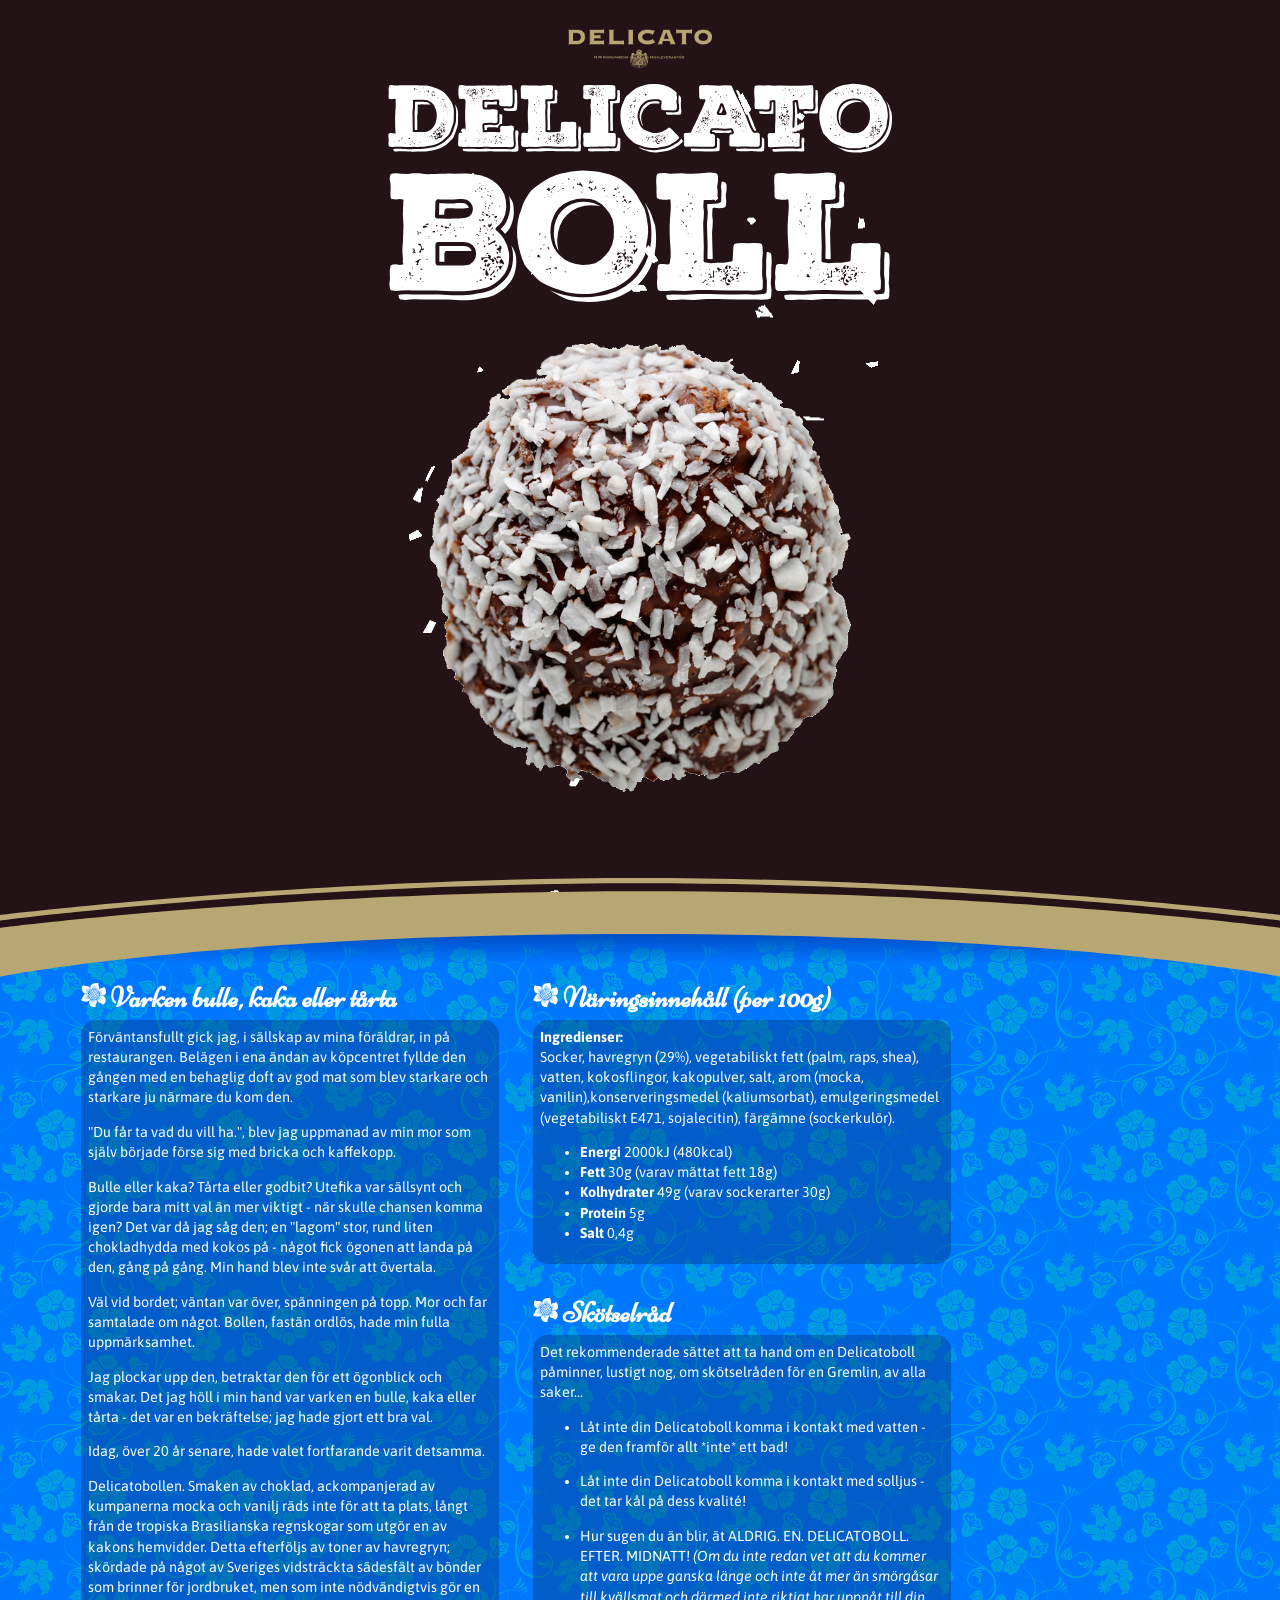
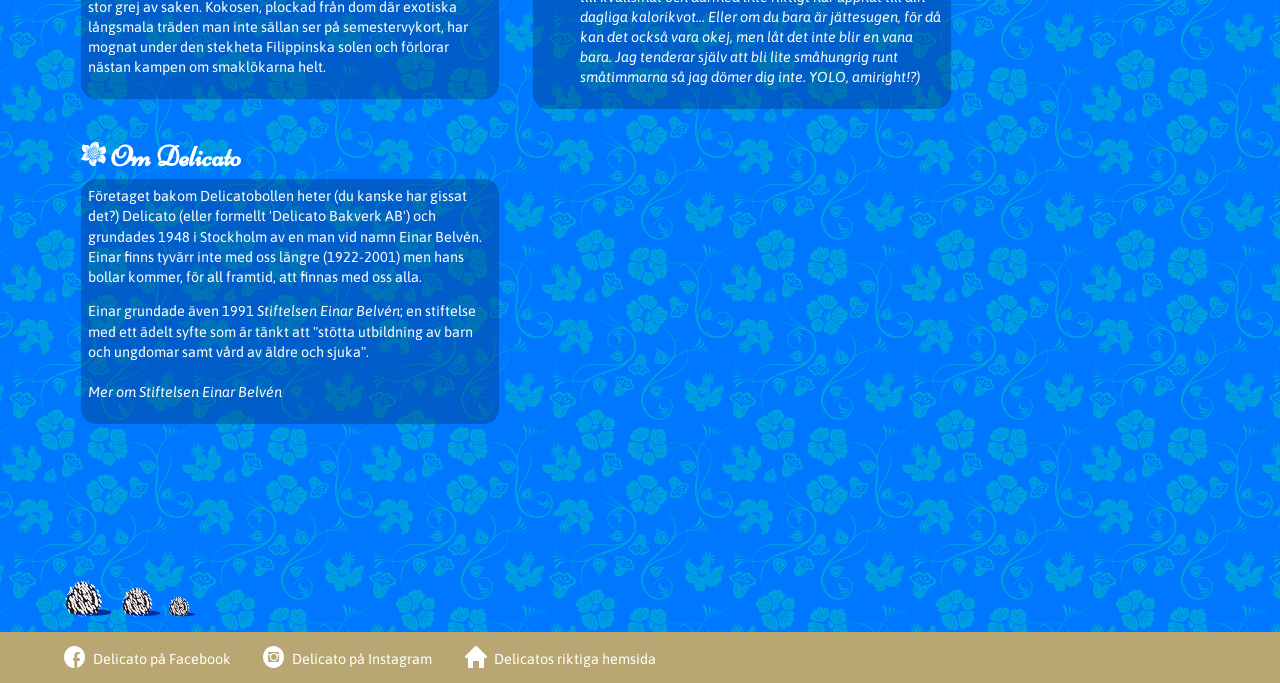
==== index.html @ 34808831 "optimized stuff as per suggestion from Google PageSpeed" ====
<!doctype html>
<html class="no-js" lang="">
    <head>
        <meta charset="utf-8">
        <meta http-equiv="x-ua-compatible" content="ie=edge">
        <title></title>
        <meta name="description" content="">
        <meta name="viewport" content="width=device-width, initial-scale=1">

        <link rel="apple-touch-icon" href="apple-touch-icon.png">
        <!-- Place favicon.ico in the root directory -->

        <!-- <link rel="stylesheet" href="css/normalize-min.css">
        <link rel="stylesheet" href="css/main-min.css"> -->

        <!-- Web fonts -->
        <link rel="stylesheet" href="css/nexa_rust_script.css" type="text/css" charset="utf-8" />
        <link href='http://fonts.googleapis.com/css?family=Asap:400,700,400italic,700italic' rel='stylesheet' type='text/css'>
        <link href='http://fonts.googleapis.com/css?family=Cookie' rel='stylesheet' type='text/css'>
        <link href='http://fonts.googleapis.com/css?family=Niconne' rel='stylesheet' type='text/css'>
        <link rel="stylesheet" type='text/css' href="css/whhg.css">

        <!-- <script src="js/vendor/modernizr-2.8.3.min.js"></script> -->
    </head>
    <body>
        <!--[if lt IE 8]>
            <p class="browserupgrade">You are using an <strong>outdated</strong> browser. Please <a href="http://browsehappy.com/">upgrade your browser</a> to improve your experience.</p>
        <![endif]-->

        <div id="logos" class="header_container"> <!-- coconut snow -->
            <section>
                <img class="delicato_logo bottom_margin_small" src="./img/delicato_logo.png">
            </section>

            <section class="bottom_margin_mid">
                <div>
                    <canvas id="canvas"></canvas>
                    <img class="boll_text" src="./img/boll_text.svg">
                    <img class="boll" src="img/boll.png">
                </div>
            </section>

            <section>
                <img class="stripes" src="img/stripes_top.svg">
            </section>

        </div>
        
        <div class="lower_body_container">

            <img class="stripes" src="img/stripes_low.svg">

            <article class="paragraph_group clearfix">

                <section>
                <h1>Varken bulle, kaka eller tårta</h1>
                <div class="paragraph_container round">
                Förväntansfullt gick jag, i sällskap av mina föräldrar, in på restaurangen. Belägen i ena ändan av köpcentret fyllde den gången med en behaglig doft av god mat som blev starkare och starkare ju närmare du kom den.

                <p>"Du får ta vad du vill ha.", blev jag uppmanad av min mor som själv började förse sig med bricka och kaffekopp.</p>

                <p>Bulle eller kaka? Tårta eller godbit? Utefika var sällsynt och gjorde bara mitt val än mer viktigt - när skulle chansen komma igen?
                Det var då jag såg den; en "lagom" stor, rund liten chokladhydda med kokos på - något fick ögonen att landa på den, gång på gång. Min hand blev inte svår att övertala.</p>

                <p>Väl vid bordet; väntan var över, spänningen på topp. Mor och far samtalade om något. Bollen, fastän ordlös, hade min fulla uppmärksamhet.</p>

                <p>Jag plockar upp den, betraktar den för ett ögonblick och smakar. Det jag höll i min hand var varken en bulle, kaka eller tårta - det var en bekräftelse; jag hade gjort ett bra val.

                <p>Idag, över 20 år senare, hade valet fortfarande varit detsamma.</p>

                <p>Delicatobollen.
                Smaken av choklad, ackompanjerad av kumpanerna mocka och vanilj räds inte för att ta plats, långt från de tropiska Brasilianska regnskogar som utgör en av kakons hemvidder. Detta efterföljs av toner av havregryn; skördade på något av Sveriges vidsträckta sädesfält av bönder som brinner för jordbruket, men som inte nödvändigtvis gör en stor grej av saken. Kokosen, plockad från dom där exotiska långsmala träden man inte sällan ser på semestervykort, har mognat under den stekheta Filippinska solen och förlorar nästan kampen om smaklökarna helt.</p>
                </div></section><!-- these comments removes the auto-gererated white space between sections

                --><section>
                <h1>Näringsinnehåll (per 100g)</h1>

                <div class="paragraph_container round">

                <aside>
                    <strong>Ingredienser:</strong><br/>
                    Socker, havregryn (29%), vegetabiliskt fett (palm, raps, shea), vatten, kokosflingor, kakopulver, salt, arom (mocka, vanilin),konserveringsmedel (kaliumsorbat), emulgeringsmedel (vegetabiliskt E471, sojalecitin), färgämne (sockerkulör).
                </aside>

                <ul>
                    <li><strong>Energi</strong> 2000kJ (480kcal)</li>
                    <li><strong>Fett</strong> 30g (varav mättat fett 18g)</li>
                    <li><strong>Kolhydrater</strong> 49g (varav sockerarter 30g)</li>
                    <li><strong>Protein</strong> 5g</li>
                    <li><strong>Salt</strong> 0,4g</li>
                </ul>

                </div></section><!--

                --><section>
                <h1>Skötselråd</h1>
                <div class="paragraph_container round">
                Det rekommenderade sättet att ta hand om en Delicatoboll påminner, lustigt nog, om skötselråden för en Gremlin, av alla saker...

                <ul>
                    <li class="list_item_padding">Låt inte din Delicatoboll komma i kontakt med vatten - ge den framför allt *inte* ett bad!</li>
                    <li class="list_item_padding">Låt inte din Delicatoboll komma i kontakt med solljus - det tar kål på dess kvalité!</li>
                    <li>Hur sugen du än blir, ät ALDRIG. EN. DELICATOBOLL. EFTER. MIDNATT! <i>(Om du inte redan vet att du kommer att vara uppe ganska länge och inte åt mer än smörgåsar till kvällsmat och därmed inte riktigt har uppnåt till din dagliga kalorikvot... Eller om du bara är jättesugen, för då kan det också vara okej, men låt det inte blir en vana bara. Jag tenderar själv att bli lite småhungrig runt småtimmarna så jag dömer dig inte. YOLO, amiright!?)</i></li>
                </ul>

                </div></section><!--

                --><section>
                <h1>Om Delicato</h1>
                <div class="paragraph_container round">
                Företaget bakom Delicatobollen heter (du kanske har gissat det?) Delicato (eller formellt 'Delicato Bakverk AB') och grundades 1948 i Stockholm av en man vid namn Einar Belvén.
                <br/>Einar finns tyvärr inte med oss längre (1922-2001) men hans bollar kommer, för all framtid, att finnas med oss alla.

                <p>Einar grundade även 1991 <a href="http://www.delicato.se/om-delicato/stiftelsen-einar-belven" target="_blank"><i>Stiftelsen Einar Belvén</i></a>; en stiftelse med ett ädelt syfte som är tänkt att "stötta utbildning av barn och ungdomar samt vård av äldre och sjuka".<br/><br/>

                <a href="http://www.delicato.se/om-delicato/stiftelsen-einar-belven" target="_blank"><i>Mer om Stiftelsen Einar Belvén</i></a>
                </p>

                </div></section>

            </article>

<img class="three_boll" src="img/three_bolls.png">

        </div>


       <div class="footer clearfix">
            <span><i class="icon icon-circlefacebook"></i><a target="_blank" class="center_vertically" href="http://www.facebook.com/pages/Delicato/158034980917448">Delicato på Facebook</a></span>

            <span><i class="icon icon-circleinstagram"></i><a target="_blank" class="center_vertically" href="https://instagram.com/delicatoboll/">Delicato på Instagram</a></span>

            <span><i class="icon icon-home"></i><a target="_blank" class="center_vertically" href="http://www.delicato.se/">Delicatos riktiga hemsida</a></span>
       </div>


        <!-- <script src="https://ajax.googleapis.com/ajax/libs/jquery/1.11.3/jquery.min.js"></script>
        <script>window.jQuery || document.write('<script src="js/vendor/jquery-1.11.3.min.js"><\/script>')</script> -->
        <script src="js/plugins.js"></script>
        <script src="js/main.js"></script>

        <script>
            (function(i,s,o,g,r,a,m){i['GoogleAnalyticsObject']=r;i[r]=i[r]||function(){
            (i[r].q=i[r].q||[]).push(arguments)},i[r].l=1*new Date();a=s.createElement(o),
            m=s.getElementsByTagName(o)[0];a.async=1;a.src=g;m.parentNode.insertBefore(a,m)
            })(window,document,'script','//www.google-analytics.com/analytics.js','ga');
            ga('create', 'UA-11588019-3', 'auto'); ga('send', 'pageview');
        </script>

        <script>
            var norm = function() {
                var l = document.createElement('link');
                l.rel = 'stylesheet';
                l.href = 'css/normalize-min.css';
                var h = document.getElementsByTagName('head')[0];
                h.parentNode.insertBefore(l, h);
            };

            var main = function() {
                var l = document.createElement('link');
                l.rel = 'stylesheet';
                l.href = 'css/main-min.css';
                var h = document.getElementsByTagName('head')[0];
                h.parentNode.insertBefore(l, h);
            };

            var raf = requestAnimationFrame || mozRequestAnimationFrame || webkitRequestAnimationFrame || msRequestAnimationFrame;
            
            if (raf) {
                raf(norm);
                raf(main);
            }
            else {
                window.addEventListener('load', norm);
                window.addEventListener('load', main);
            }

    </script>

    </body>
</html>
---- css/main-min.css ----
/*! HTML5 Boilerplate v5.2.0 | MIT License | https://html5boilerplate.com/ */html{color:#222;font-size:.9em;line-height:1.4}::-moz-selection{background:#b3d4fc;text-shadow:none}::selection{background:#b3d4fc;text-shadow:none}hr{display:block;height:1px;border:0;border-top:1px solid #ccc;margin:1em 0;padding:0}audio,canvas,iframe,img,svg,video{vertical-align:middle}fieldset{border:0;margin:0;padding:0}textarea{resize:vertical}.browserupgrade{margin:.2em 0;background:#ccc;color:#000;padding:.2em 0}.snow{background-image:url('../img/coco1.png'),url('../img/coco2.png'),url('../img/coco3.png');z-index:-100;-webkit-animation:snow 10s linear infinite;-moz-animation:snow 10s linear infinite;-ms-animation:snow 10s linear infinite;animation:snow 10s linear infinite}@keyframes snow{0{background-position:0 -100px,0 0,0 0}100%{background-position:150px 1000px,0 1500px,0 1800px}}@-moz-keyframes snow{0{background-position:0 0,0 0,0 0}100%{background-position:0 1000px}}@-webkit-keyframes snow{0{background-position:0 0,0 0,0 0}100%{background-position:0 1000px}}@-ms-keyframes snow{0{background-position:0 0,0 0,0 0}100%{background-position:-30px 1000px,0 3000px;transform:rotate(10deg)}}body{background-color:#231216}.paragraph_group{padding:0 5% 10% 5%;max-width:80em;margin-left:auto;margin-right:auto}article section{margin-bottom:2.3%}.boll_text{width:80%;max-width:35em}.boll{display:table;zoom:.65;margin-top:5em;margin-left:auto;margin-right:auto}@media only screen and (min-width:320px){.boll{width:75%;margin-top:4em;max-width:45em}h1{font-size:1.5em}article section{margin-bottom:7%}canvas{visibility:hidden}}@media only screen and (min-width:1140px){article section{display:inline-block;margin:0 1.5% 2.5% 1.5%;width:50%;max-width:29em;float:left}h1{font-size:2em}canvas{visibility:visible}}canvas{position:absolute;z-index:-100;width:80%;height:100%;max-width:35em;padding-top:10px}#logos{margin-top:0;padding-top:2em;text-align:center}.bottom_margin_mid{margin-bottom:6em}.bottom_margin_small{margin-bottom:1em}.stripes{width:100%;max-height:50px;preserveAspectRatio:none;margin:0;padding:0}.stripes_fix{position:relative;top:-200px}.header_container{margin-top:4%;margin-left:auto;margin-right:auto}.lower_body_container{background-color:#07f;background-image:url("../img/blue_floral_pattern.png");background-repeat:repeat;font-family:'Asap',sans-serif;color:#fff}.three_boll{padding:0 5% 1em 5%}.delicato_logo{width:25%;max-width:10em}.info_box{border-style:solid;border-width:1px;border-color:#fff;padding:.5em}.list_item_padding{padding-bottom:1em}.header{background-color:#ed1d89}.footer{color:#fff;background-color:#b9a773;padding:.7em .7em .7em 5%;vertical-align:inherit}.icon{zoom:1.5;padding-right:.35em}.center_vertically{vertical-align:.3em}.paragraph_container{background-image:url('../img/blue_bg.png');background-repeat:repeat;padding:7px}.round{-webkit-border-radius:15px;-moz-border-radius:15px;border-radius:15px}a{color:#fff;font-family:'Asap',sans-serif;text-decoration:none}a:hover{text-decoration:underline}.wrapper{width:90%;margin:0 5%}div.footer span{text-align:left;display:inline-block;padding-right:2em}h1{font-family:'Niconne',cursive;margin:0 0 .05em 0}h1:before{content:url('../img/header_flower.png');margin-right:5px}.hidden{display:none !important}.visuallyhidden{border:0;clip:rect(0 0 0 0);height:1px;margin:-1px;overflow:hidden;padding:0;position:absolute;width:1px}.visuallyhidden.focusable:active,.visuallyhidden.focusable:focus{clip:auto;height:auto;margin:0;overflow:visible;position:static;width:auto}.invisible{visibility:hidden}.clearfix:before,.clearfix:after{content:" ";display:table}.clearfix:after{clear:both}.clearfix{clear:both;*zoom:1}@media print{*,*:before,*:after{background:transparent !important;color:#000 !important;box-shadow:none !important;text-shadow:none !important}a,a:visited{text-decoration:underline}a[href]:after{content:" (" attr(href) ")"}abbr[title]:after{content:" (" attr(title) ")"}a[href^="#"]:after,a[href^="javascript:"]:after{content:""}pre,blockquote{border:1px solid #999;page-break-inside:avoid}thead{display:table-header-group}tr,img{page-break-inside:avoid}img{max-width:100% !important}p,h2,h3{orphans:3;widows:3}h2,h3{page-break-after:avoid}}
---- css/nexa_rust_script.css ----
/*
 * Web Fonts from fontspring.com
 *
 * All OpenType features and all extended glyphs have been removed.
 * Fully installable fonts can be purchased at http://www.fontspring.com
 *
 * The fonts included in this stylesheet are subject to the End User License you purchased
 * from Fontspring. The fonts are protected under domestic and international trademark and 
 * copyright law. You are prohibited from modifying, reverse engineering, duplicating, or
 * distributing this font software.
 *
 * (c) 2010-2015 Fontspring
 *
 *
 *
 *
 * The fonts included are copyrighted by the vendor listed below.
 *
 * Vendor:      Fontfabric
 * License URL: http://www.fontspring.com/licenses/fontfabric/webfont
 *
 *
 */

@font-face {
    font-family: 'nexa_rust_script_l0regular';
    src: url('../web_fonts/NexaRustScriptL-0-Free-webfont.eot');
    src: url('../web_fonts/NexaRustScriptL-0-Free-webfont.eot?#iefix') format('embedded-opentype'),
         url('../web_fonts/NexaRustScriptL-0-Free-webfont.woff2') format('woff2'),
         url('../web_fonts/NexaRustScriptL-0-Free-webfont.woff') format('woff'),
         url('../web_fonts/NexaRustScriptL-0-Free-webfont.ttf') format('truetype'),
         url('../web_fonts/NexaRustScriptL-0-Free-webfont.svg#nexa_rust_script_l0regular') format('svg');
    font-weight: normal;
    font-style: normal;

}
---- css/whhg.css ----
@font-face {
    font-family: 'WebHostingHub-Glyphs';
    src: url('../web_fonts/webhostinghub-glyphs.eot');
    src: url('../web_fonts/webhostinghub-glyphs.eot?#iefix') format('embedded-opentype'),
         url('../web_fonts/webhostinghub-glyphs.ttf') format('truetype');
    font-weight: normal;
    font-style: normal;
    -moz-font-feature-settings: "calt=0,liga=0";
}
[class^="icon-"], [class*=" icon-"] {font-family:'WebHostingHub-Glyphs';background:none;width:auto;height:auto;font-style:normal}
.icon-aaabattery:before{content:'\f413'}
.icon-abacus:before{content:'\f261'}
.icon-accountfilter:before{content:'\f05e'}
.icon-acsource:before{content:'\f3ea'}
.icon-addfriend:before{content:'\f3da'}
.icon-address:before{content:'\f08f'}
.icon-addshape:before{content:'\f1fd'}
.icon-addtocart:before{content:'\f394'}
.icon-addtolist:before{content:'\f2ac'}
.icon-adjust:before{content:'\f484'}
.icon-adobe:before{content:'\f1c9'}
.icon-ads-bilboard:before{content:'\f082'}
.icon-affiliate:before{content:'\f01e'}
.icon-ajax:before{content:'\f06f'}
.icon-alarm:before{content:'\f233'}
.icon-alarmalt:before{content:'\f23d'}
.icon-album-cover:before{content:'\f19f'}
.icon-alertalt:before{content:'\f2b4'}
.icon-alertpay:before{content:'\f269'}
.icon-algorhythm:before{content:'\f0b8'}
.icon-alienship:before{content:'\f41f'}
.icon-alienware:before{content:'\f3be'}
.icon-align-center:before{content:'\f1d9'}
.icon-align-justify:before{content:'\f1da'}
.icon-align-left:before{content:'\f1d7'}
.icon-align-right:before{content:'\f1d8'}
.icon-alignbottomedge:before{content:'\f1d3'}
.icon-alignhorizontalcenter:before{content:'\f1d2'}
.icon-alignleftedge:before{content:'\f1d6'}
.icon-alignrightedge:before{content:'\f1d5'}
.icon-aligntopedge:before{content:'\f1d4'}
.icon-alignverticalcenter:before{content:'\f1d1'}
.icon-amd:before{content:'\f020'}
.icon-analogdown:before{content:'\f2cb'}
.icon-analogleft:before{content:'\f2c8'}
.icon-analogright:before{content:'\f2c9'}
.icon-analogup:before{content:'\f2ca'}
.icon-analytics-piechart:before{content:'\f000'}
.icon-analyticsalt-piechartalt:before{content:'\f001'}
.icon-anchor-port:before{content:'\f21d'}
.icon-android:before{content:'\f12a'}
.icon-angrybirds:before{content:'\f3c1'}
.icon-antenna:before{content:'\f3ec'}
.icon-apache-feather:before{content:'\f056'}
.icon-aperture:before{content:'\f356'}
.icon-appointment-agenda:before{content:'\f26c'}
.icon-archive:before{content:'\f171'}
.icon-arrow-down:before{content:'\f2fe'}
.icon-arrow-left:before{content:'\f305'}
.icon-arrow-right:before{content:'\f304'}
.icon-arrow-up:before{content:'\f301'}
.icon-asterisk:before{content:'\f317'}
.icon-asteriskalt:before{content:'\002a'}
.icon-at:before{content:'\40'}
.icon-atari:before{content:'\f3b9'}
.icon-authentication-keyalt:before{content:'\f051'}
.icon-automobile-car:before{content:'\f239'}
.icon-autorespond:before{content:'\f08e'}
.icon-avatar:before{content:'\f15a'}
.icon-avataralt:before{content:'\f161'}
.icon-avengers:before{content:'\f342'}
.icon-awstats:before{content:'\f04c'}
.icon-axe:before{content:'\f2ef'}
.icon-backup-vault:before{content:'\f004'}
.icon-backupalt-vaultalt:before{content:'\f005'}
.icon-backupwizard:before{content:'\f05f'}
.icon-backward:before{content:'\f183'}
.icon-bag:before{content:'\f234'}
.icon-baloon:before{content:'\f405'}
.icon-ban-circle:before{content:'\f313'}
.icon-banana:before{content:'\f3f4'}
.icon-bandwidth:before{content:'\f006'}
.icon-bank:before{content:'\f262'}
.icon-barchart:before{content:'\f02f'}
.icon-barchartalt:before{content:'\f07d'}
.icon-barcode:before{content:'\f276'}
.icon-basecamp:before{content:'\f160'}
.icon-basketball:before{content:'\f2e9'}
.icon-bat:before{content:'\f3d3'}
.icon-batman:before{content:'\f348'}
.icon-batteryaltcharging:before{content:'\f104'}
.icon-batteryaltfull:before{content:'\f101'}
.icon-batteryaltsixty:before{content:'\f102'}
.icon-batteryaltthird:before{content:'\f103'}
.icon-batterycharged:before{content:'\f0f4'}
.icon-batterycharging:before{content:'\f0f3'}
.icon-batteryeighty:before{content:'\f0f9'}
.icon-batteryempty:before{content:'\f0f5'}
.icon-batteryforty:before{content:'\f0f7'}
.icon-batteryfull:before{content:'\f0fa'}
.icon-batterysixty:before{content:'\f0f8'}
.icon-batterytwenty:before{content:'\f0f6'}
.icon-bed:before{content:'\f2b9'}
.icon-beer:before{content:'\f244'}
.icon-bell:before{content:'\2407'}
.icon-bigger:before{content:'\f30a'}
.icon-bill:before{content:'\f278'}
.icon-binary:before{content:'\f087'}
.icon-binoculars-searchalt:before{content:'\f2a0'}
.icon-birdhouse:before{content:'\f390'}
.icon-birthday:before{content:'\f36b'}
.icon-bishop:before{content:'\f2f9'}
.icon-blackberry:before{content:'\f421'}
.icon-blankstare:before{content:'\f13e'}
.icon-blogger-blog:before{content:'\f167'}
.icon-bluetooth:before{content:'\f12b'}
.icon-bluetoothconnected:before{content:'\f386'}
.icon-boardgame:before{content:'\f2d9'}
.icon-boat:before{content:'\f21a'}
.icon-bold:before{content:'\f1f4'}
.icon-bomb:before{content:'\f2dc'}
.icon-bone:before{content:'\f35f'}
.icon-book:before{content:'\f1ba'}
.icon-bookmark:before{content:'\f143'}
.icon-boombox:before{content:'\f195'}
.icon-bottle:before{content:'\f361'}
.icon-bow:before{content:'\f2ee'}
.icon-bowling:before{content:'\f2f3'}
.icon-bowlingpins:before{content:'\f3d2'}
.icon-bowtie:before{content:'\f37f'}
.icon-boxtrapper-mousetrap:before{content:'\f046'}
.icon-braces:before{content:'\f0b4'}
.icon-braille0:before{content:'\f44b'}
.icon-braille1:before{content:'\f44c'}
.icon-braille2:before{content:'\f44d'}
.icon-braille3:before{content:'\f44e'}
.icon-braille4:before{content:'\f44f'}
.icon-braille5:before{content:'\f450'}
.icon-braille6:before{content:'\f451'}
.icon-braille7:before{content:'\f452'}
.icon-braille8:before{content:'\f453'}
.icon-braille9:before{content:'\f454'}
.icon-braillea:before{content:'\f431'}
.icon-brailleb:before{content:'\f432'}
.icon-braillec:before{content:'\f433'}
.icon-brailled:before{content:'\f434'}
.icon-braillee:before{content:'\f435'}
.icon-braillef:before{content:'\f436'}
.icon-brailleg:before{content:'\f437'}
.icon-brailleh:before{content:'\f438'}
.icon-braillei:before{content:'\f439'}
.icon-braillej:before{content:'\f43a'}
.icon-braillek:before{content:'\f43b'}
.icon-braillel:before{content:'\f43c'}
.icon-braillem:before{content:'\f43d'}
.icon-braillen:before{content:'\f43e'}
.icon-brailleo:before{content:'\f43f'}
.icon-braillep:before{content:'\f440'}
.icon-brailleq:before{content:'\f441'}
.icon-brailler:before{content:'\f442'}
.icon-brailles:before{content:'\f443'}
.icon-braillespace:before{content:'\f455'}
.icon-braillet:before{content:'\f444'}
.icon-brailleu:before{content:'\f445'}
.icon-braillev:before{content:'\f446'}
.icon-braillew:before{content:'\f447'}
.icon-braillex:before{content:'\f448'}
.icon-brailley:before{content:'\f449'}
.icon-braillez:before{content:'\f44a'}
.icon-brain:before{content:'\f3e3'}
.icon-bread:before{content:'\f42f'}
.icon-breakable:before{content:'\f41c'}
.icon-briefcase:before{content:'\f25e'}
.icon-briefcasethree:before{content:'\f25f'}
.icon-briefcasetwo:before{content:'\f0a2'}
.icon-brightness:before{content:'\f10a'}
.icon-brightnessfull:before{content:'\f10b'}
.icon-brightnesshalf:before{content:'\f10c'}
.icon-broom:before{content:'\f40a'}
.icon-browser:before{content:'\f159'}
.icon-brush:before{content:'\f1b8'}
.icon-bucket:before{content:'\f1b5'}
.icon-bug:before{content:'\f0a7'}
.icon-bullhorn:before{content:'\f287'}
.icon-bus:before{content:'\f241'}
.icon-businesscardalt:before{content:'\f137'}
.icon-buttona:before{content:'\f2bf'}
.icon-buttonb:before{content:'\f2c0'}
.icon-buttonx:before{content:'\f2c1'}
.icon-buttony:before{content:'\f2c2'}
.icon-cactus-desert:before{content:'\f22c'}
.icon-calculator:before{content:'\f258'}
.icon-calculatoralt:before{content:'\f265'}
.icon-calendar:before{content:'\f20f'}
.icon-calendaralt-cronjobs:before{content:'\f0a1'}
.icon-camera:before{content:'\f19b'}
.icon-candle:before{content:'\f29a'}
.icon-candy:before{content:'\f42d'}
.icon-candycane:before{content:'\f37d'}
.icon-cannon:before{content:'\f401'}
.icon-canvas:before{content:'\f1c8'}
.icon-canvasrulers:before{content:'\f205'}
.icon-capacitator:before{content:'\f3e8'}
.icon-capslock:before{content:'\21ea'}
.icon-captainamerica:before{content:'\f341'}
.icon-carrot:before{content:'\f3f2'}
.icon-cashregister:before{content:'\f26e'}
.icon-cassette:before{content:'\f377'}
.icon-cd-dvd:before{content:'\f0cd'}
.icon-certificate:before{content:'\f277'}
.icon-certificatealt:before{content:'\f058'}
.icon-certificatethree:before{content:'\f059'}
.icon-cgi:before{content:'\f086'}
.icon-cgicenter:before{content:'\f079'}
.icon-chair:before{content:'\2441'}
.icon-chat:before{content:'\f162'}
.icon-check:before{content:'\f310'}
.icon-checkboxalt:before{content:'\f311'}
.icon-checkin:before{content:'\f223'}
.icon-checkinalt:before{content:'\f227'}
.icon-chef:before{content:'\f3ce'}
.icon-cherry:before{content:'\f35d'}
.icon-chevron-down:before{content:'\f48b'}
.icon-chevron-left:before{content:'\f489'}
.icon-chevron-right:before{content:'\f488'}
.icon-chevron-up:before{content:'\f48a'}
.icon-chevrons:before{content:'\f0b5'}
.icon-chicken:before{content:'\f359'}
.icon-chocolate:before{content:'\f367'}
.icon-christiancross:before{content:'\f40f'}
.icon-christmastree:before{content:'\f37b'}
.icon-chrome:before{content:'\f14e'}
.icon-cigarette:before{content:'\f229'}
.icon-circle-arrow-down:before{content:'\f475'}
.icon-circle-arrow-left:before{content:'\f472'}
.icon-circle-arrow-right:before{content:'\f473'}
.icon-circle-arrow-up:before{content:'\f474'}
.icon-circleadd:before{content:'\f0d1'}
.icon-circledelete:before{content:'\f0d2'}
.icon-circledown:before{content:'\f3c7'}
.icon-circleleft:before{content:'\f3c6'}
.icon-circleright:before{content:'\f3c9'}
.icon-circleselect:before{content:'\f0d3'}
.icon-circleselection:before{content:'\f1b1'}
.icon-circleup:before{content:'\f3c8'}
.icon-clearformatting:before{content:'\f1e7'}
.icon-clipboard-paste:before{content:'\f0cb'}
.icon-clockalt-timealt:before{content:'\f22b'}
.icon-closetab:before{content:'\f170'}
.icon-closewindow:before{content:'\f16e'}
.icon-cloud:before{content:'\f0b9'}
.icon-clouddownload:before{content:'\f0bb'}
.icon-cloudhosting:before{content:'\f007'}
.icon-cloudsync:before{content:'\f0bc'}
.icon-cloudupload:before{content:'\f0ba'}
.icon-clubs:before{content:'\f2f6'}
.icon-cmd:before{content:'\f33a'}
.icon-cms:before{content:'\f036'}
.icon-cmsmadesimple:before{content:'\f0b0'}
.icon-codeigniter:before{content:'\f077'}
.icon-coffee:before{content:'\f235'}
.icon-coffeebean:before{content:'\f366'}
.icon-cog:before{content:'\f00f'}
.icon-colocation:before{content:'\f024'}
.icon-colocationalt:before{content:'\f023'}
.icon-colors:before{content:'\f1e6'}
.icon-comment:before{content:'\f12c'}
.icon-commentout:before{content:'\f080'}
.icon-commentround:before{content:'\f155'}
.icon-commentroundempty:before{content:'\f156'}
.icon-commentroundtyping:before{content:'\f157'}
.icon-commentroundtypingempty:before{content:'\f158'}
.icon-commenttyping:before{content:'\f12d'}
.icon-compass:before{content:'\263c'}
.icon-concretefive:before{content:'\f0af'}
.icon-contact-businesscard:before{content:'\f040'}
.icon-controllernes:before{content:'\f2d2'}
.icon-controllerps:before{content:'\f2d1'}
.icon-controllersnes:before{content:'\f2d3'}
.icon-controlpanel:before{content:'\f008'}
.icon-controlpanelalt:before{content:'\f009'}
.icon-cooling:before{content:'\f00a'}
.icon-coppermine:before{content:'\f0a4'}
.icon-copy:before{content:'\f0c9'}
.icon-copyright:before{content:'\00a9'}
.icon-coupon:before{content:'\f254'}
.icon-cpanel:before{content:'\f072'}
.icon-cplusplus:before{content:'\f0b1'}
.icon-cpu-processor:before{content:'\f002'}
.icon-cpualt-processoralt:before{content:'\f003'}
.icon-crayon:before{content:'\f383'}
.icon-createfile:before{content:'\f0c6'}
.icon-createfolder:before{content:'\f0da'}
.icon-creativecommons:before{content:'\f1fc'}
.icon-creditcard:before{content:'\f279'}
.icon-cricket:before{content:'\f418'}
.icon-croisant:before{content:'\f29f'}
.icon-crop:before{content:'\f1af'}
.icon-crown:before{content:'\f28f'}
.icon-csharp:before{content:'\f0b2'}
.icon-cssthree:before{content:'\f06a'}
.icon-cup-coffeealt:before{content:'\f24b'}
.icon-cupcake:before{content:'\f35b'}
.icon-curling:before{content:'\f3d7'}
.icon-cursor:before{content:'\f0dc'}
.icon-cut-scissors:before{content:'\f0ca'}
.icon-dagger:before{content:'\2020'}
.icon-danger:before{content:'\f415'}
.icon-dart:before{content:'\f3d4'}
.icon-darthvader:before{content:'\f34a'}
.icon-database:before{content:'\f00b'}
.icon-databaseadd:before{content:'\f00c'}
.icon-databasedelete:before{content:'\f00d'}
.icon-davidstar:before{content:'\f40e'}
.icon-dcsource:before{content:'\f3e9'}
.icon-dedicatedserver:before{content:'\f00e'}
.icon-deletefile:before{content:'\f0c7'}
.icon-deletefolder:before{content:'\f0db'}
.icon-delicious:before{content:'\f152'}
.icon-designcontest:before{content:'\f351'}
.icon-desklamp:before{content:'\f412'}
.icon-dialpad:before{content:'\f399'}
.icon-diamond:before{content:'\2666'}
.icon-diamonds:before{content:'\f2f7'}
.icon-die-dice:before{content:'\f2d8'}
.icon-diefive:before{content:'\f3fb'}
.icon-diefour:before{content:'\f3fa'}
.icon-dieone:before{content:'\f3f7'}
.icon-diesix:before{content:'\f3fc'}
.icon-diethree:before{content:'\f3f9'}
.icon-dietwo:before{content:'\f3f8'}
.icon-diode:before{content:'\f3e7'}
.icon-director:before{content:'\f2ae'}
.icon-diskspace:before{content:'\f096'}
.icon-distributehorizontalcenters:before{content:'\f1dc'}
.icon-distributeverticalcenters:before{content:'\f1db'}
.icon-divide:before{content:'\00f7'}
.icon-dna:before{content:'\f409'}
.icon-dnszone:before{content:'\f07f'}
.icon-document:before{content:'\f0c2'}
.icon-doghouse:before{content:'\f38f'}
.icon-dollar:before{content:'\24'}
.icon-dollaralt:before{content:'\f259'}
.icon-dolphinsoftware:before{content:'\f064'}
.icon-domain:before{content:'\f01d'}
.icon-domainaddon:before{content:'\f053'}
.icon-domino:before{content:'\f3d5'}
.icon-donut:before{content:'\f3ca'}
.icon-downleft:before{content:'\f2ff'}
.icon-download:before{content:'\f47b'}
.icon-download-alt:before{content:'\f11a'}
.icon-downright:before{content:'\f300'}
.icon-draft:before{content:'\f172'}
.icon-dreamweaver:before{content:'\f1d0'}
.icon-dribbble:before{content:'\f14c'}
.icon-dropmenu:before{content:'\f0a5'}
.icon-drupal:before{content:'\f075'}
.icon-drwho:before{content:'\f3c0'}
.icon-edit:before{content:'\f47c'}
.icon-editalt:before{content:'\f0f2'}
.icon-egg:before{content:'\f407'}
.icon-eightball:before{content:'\f36e'}
.icon-eject:before{content:'\f199'}
.icon-elipse:before{content:'\f1bc'}
.icon-emailalt:before{content:'\f136'}
.icon-emailexport:before{content:'\f176'}
.icon-emailforward:before{content:'\f175'}
.icon-emailforwarders:before{content:'\f049'}
.icon-emailimport:before{content:'\f177'}
.icon-emailrefresh:before{content:'\f174'}
.icon-emailtrace:before{content:'\f091'}
.icon-emergency:before{content:'\f246'}
.icon-emptycart:before{content:'\f395'}
.icon-enter:before{content:'\f323'}
.icon-envelope:before{content:'\f028'}
.icon-equalizer:before{content:'\f18e'}
.icon-equalizeralt:before{content:'\f18f'}
.icon-equals:before{content:'\f30c'}
.icon-eraser:before{content:'\f1f1'}
.icon-erroralt:before{content:'\f05a'}
.icon-euro:before{content:'\20ac'}
.icon-euroalt:before{content:'\f25a'}
.icon-evernote:before{content:'\f17c'}
.icon-exchange-currency:before{content:'\f26b'}
.icon-exclamation-sign:before{content:'\f04a'}
.icon-excludeshape:before{content:'\f200'}
.icon-exit:before{content:'\f324'}
.icon-explorerwindow:before{content:'\f0d9'}
.icon-exportfile:before{content:'\f32f'}
.icon-exposure:before{content:'\f1de'}
.icon-extinguisher:before{content:'\f2b7'}
.icon-eye-close:before{content:'\f481'}
.icon-eye-open:before{content:'\f2b5'}
.icon-eye-view:before{content:'\f280'}
.icon-eyedropper:before{content:'\f1ad'}
.icon-facebook:before{content:'\f140'}
.icon-facebookalt:before{content:'\f14b'}
.icon-facetime-video:before{content:'\f19c'}
.icon-factory:before{content:'\f27a'}
.icon-fantastico:before{content:'\f0ae'}
.icon-faq:before{content:'\f099'}
.icon-fast-backward:before{content:'\f47e'}
.icon-fast-forward:before{content:'\f47f'}
.icon-fastdown:before{content:'\f31d'}
.icon-fastleft:before{content:'\f31a'}
.icon-fastright:before{content:'\f31b'}
.icon-fastup:before{content:'\f31c'}
.icon-favoritefile:before{content:'\f381'}
.icon-favoritefolder:before{content:'\f382'}
.icon-featheralt-write:before{content:'\f1c5'}
.icon-fedora:before{content:'\f3f1'}
.icon-fence:before{content:'\f2af'}
.icon-file:before{content:'\f0d6'}
.icon-film:before{content:'\f19d'}
.icon-filmstrip:before{content:'\f3ed'}
.icon-filter:before{content:'\f05c'}
.icon-finder:before{content:'\f398'}
.icon-fire:before{content:'\f27f'}
.icon-firefox:before{content:'\f420'}
.icon-firewall:before{content:'\f021'}
.icon-firewire:before{content:'\f0fc'}
.icon-firstaid:before{content:'\f2ba'}
.icon-fish:before{content:'\f35a'}
.icon-fishbone:before{content:'\f42b'}
.icon-flag:before{content:'\f487'}
.icon-flagalt:before{content:'\f232'}
.icon-flagtriangle:before{content:'\f20b'}
.icon-flash:before{content:'\f1cf'}
.icon-flashlight:before{content:'\f299'}
.icon-flashplayer:before{content:'\f070'}
.icon-flaskfull:before{content:'\f27e'}
.icon-flickr:before{content:'\f146'}
.icon-flower:before{content:'\f2a5'}
.icon-flowernew:before{content:'\f3a8'}
.icon-folder-close:before{content:'\f094'}
.icon-folder-open:before{content:'\f483'}
.icon-foldertree:before{content:'\f0f0'}
.icon-font:before{content:'\f1ae'}
.icon-foodtray:before{content:'\f3d0'}
.icon-football-soccer:before{content:'\f2eb'}
.icon-forbiddenalt:before{content:'\f314'}
.icon-forest-tree:before{content:'\f217'}
.icon-forestalt-treealt:before{content:'\f21c'}
.icon-fork:before{content:'\22d4'}
.icon-forklift:before{content:'\f29b'}
.icon-form:before{content:'\f08c'}
.icon-forrst:before{content:'\f14d'}
.icon-fort:before{content:'\f400'}
.icon-forward:before{content:'\f182'}
.icon-fourohfour:before{content:'\f09d'}
.icon-foursquare:before{content:'\f42a'}
.icon-freeway:before{content:'\f24a'}
.icon-fridge:before{content:'\f40d'}
.icon-fries:before{content:'\f36a'}
.icon-ftp:before{content:'\f029'}
.icon-ftpaccounts:before{content:'\f07b'}
.icon-ftpsession:before{content:'\f07c'}
.icon-fullscreen:before{content:'\f485'}
.icon-gameboy:before{content:'\f403'}
.icon-gamecursor:before{content:'\f2d0'}
.icon-gasstation:before{content:'\f216'}
.icon-gearfour:before{content:'\f3a7'}
.icon-ghost:before{content:'\f2da'}
.icon-gift:before{content:'\f260'}
.icon-github:before{content:'\f081'}
.icon-glass:before{content:'\f236'}
.icon-glasses:before{content:'\f295'}
.icon-glassesalt:before{content:'\f39d'}
.icon-globe:before{content:'\f01b'}
.icon-globealt:before{content:'\f36c'}
.icon-glue:before{content:'\f36d'}
.icon-gmail:before{content:'\f150'}
.icon-golf:before{content:'\f2f1'}
.icon-googledrive:before{content:'\f163'}
.icon-googleplus:before{content:'\f165'}
.icon-googlewallet:before{content:'\f270'}
.icon-gpsoff-gps:before{content:'\f21e'}
.icon-gpson:before{content:'\f21f'}
.icon-gpu-graphicscard:before{content:'\f108'}
.icon-gradient:before{content:'\2207'}
.icon-grails:before{content:'\f085'}
.icon-greenlantern:before{content:'\f340'}
.icon-greenlightbulb:before{content:'\f406'}
.icon-grooveshark:before{content:'\f3a2'}
.icon-groups-friends:before{content:'\f134'}
.icon-guitar:before{content:'\f19a'}
.icon-halflife:before{content:'\f3ba'}
.icon-halo:before{content:'\f3bb'}
.icon-hamburger:before{content:'\f2b3'}
.icon-hammer:before{content:'\f291'}
.icon-hand-down:before{content:'\f387'}
.icon-hand-left:before{content:'\f389'}
.icon-hand-right:before{content:'\f388'}
.icon-hand-up:before{content:'\f0dd'}
.icon-handcuffs:before{content:'\f393'}
.icon-handdrag:before{content:'\f0de'}
.icon-handtwofingers:before{content:'\f0df'}
.icon-hanger:before{content:'\f2ab'}
.icon-happy:before{content:'\f13c'}
.icon-harrypotter:before{content:'\f38b'}
.icon-hdd:before{content:'\f02a'}
.icon-hdtv:before{content:'\f1a0'}
.icon-headphones:before{content:'\f180'}
.icon-headphonesalt:before{content:'\f1a3'}
.icon-heart:before{content:'\f131'}
.icon-heartempty-love:before{content:'\f132'}
.icon-hearts:before{content:'\f2f4'}
.icon-helicopter:before{content:'\f3e4'}
.icon-hexagon-polygon:before{content:'\f1be'}
.icon-hockey:before{content:'\f3d9'}
.icon-home:before{content:'\21b8'}
.icon-homealt:before{content:'\f02b'}
.icon-hospital:before{content:'\f247'}
.icon-hotdog:before{content:'\f3cc'}
.icon-hotlinkprotection:before{content:'\f050'}
.icon-hourglassalt:before{content:'\f122'}
.icon-html:before{content:'\f068'}
.icon-htmlfive:before{content:'\f069'}
.icon-hydrant:before{content:'\f3ff'}
.icon-icecream:before{content:'\f2a4'}
.icon-icecreamalt:before{content:'\f289'}
.icon-illustrator:before{content:'\f1ce'}
.icon-imac:before{content:'\f0fb'}
.icon-images-gallery:before{content:'\f09f'}
.icon-importcontacts:before{content:'\f092'}
.icon-importfile:before{content:'\f32e'}
.icon-inbox:before{content:'\f17a'}
.icon-inboxalt:before{content:'\f178'}
.icon-incomingcall:before{content:'\f15d'}
.icon-indent-left:before{content:'\f1f2'}
.icon-indent-right:before{content:'\f1f3'}
.icon-indexmanager:before{content:'\f09e'}
.icon-infinity:before{content:'\221e'}
.icon-info-sign:before{content:'\f315'}
.icon-infographic:before{content:'\f336'}
.icon-ink:before{content:'\f3f6'}
.icon-inkpen:before{content:'\f1ac'}
.icon-insertbarchart:before{content:'\f1e5'}
.icon-insertpicture:before{content:'\f1e0'}
.icon-insertpicturecenter:before{content:'\f1e3'}
.icon-insertpictureleft:before{content:'\f1e1'}
.icon-insertpictureright:before{content:'\f1e2'}
.icon-insertpiechart:before{content:'\f1e4'}
.icon-instagram:before{content:'\f14a'}
.icon-install:before{content:'\f128'}
.icon-intel:before{content:'\f01f'}
.icon-intersection:before{content:'\2229'}
.icon-intersectshape:before{content:'\f1ff'}
.icon-invert:before{content:'\f1df'}
.icon-invoice:before{content:'\f3e5'}
.icon-ipcontrol:before{content:'\f08b'}
.icon-iphone:before{content:'\f0e6'}
.icon-ipod:before{content:'\f190'}
.icon-ironman:before{content:'\f349'}
.icon-islam:before{content:'\f410'}
.icon-island:before{content:'\f392'}
.icon-italic:before{content:'\f1f5'}
.icon-jar:before{content:'\f2b6'}
.icon-jason:before{content:'\f38c'}
.icon-java:before{content:'\f083'}
.icon-joomla:before{content:'\f073'}
.icon-joystickarcade:before{content:'\f2d4'}
.icon-joystickatari:before{content:'\f2d5'}
.icon-jquery:before{content:'\f06b'}
.icon-jqueryui:before{content:'\f06c'}
.icon-kerning:before{content:'\f1e9'}
.icon-key:before{content:'\f093'}
.icon-keyboard:before{content:'\f119'}
.icon-keyboardalt:before{content:'\f105'}
.icon-keyboarddelete:before{content:'\f3a6'}
.icon-kidney:before{content:'\f3e0'}
.icon-king:before{content:'\f2fc'}
.icon-knife:before{content:'\f214'}
.icon-knight:before{content:'\f2fb'}
.icon-knob:before{content:'\f376'}
.icon-lab-flask:before{content:'\f27d'}
.icon-lamp:before{content:'\f2b1'}
.icon-lan:before{content:'\f0ee'}
.icon-language:before{content:'\f042'}
.icon-laptop:before{content:'\f0d8'}
.icon-lasso:before{content:'\f396'}
.icon-lastfm:before{content:'\f3a3'}
.icon-laugh:before{content:'\f13f'}
.icon-law:before{content:'\f263'}
.icon-layers:before{content:'\f1ca'}
.icon-layersalt:before{content:'\f1cb'}
.icon-leaf:before{content:'\f039'}
.icon-leechprotect:before{content:'\f07e'}
.icon-legacyfilemanager:before{content:'\f095'}
.icon-lego:before{content:'\f370'}
.icon-lifeempty:before{content:'\f2e1'}
.icon-lifefull:before{content:'\f2e3'}
.icon-lifehacker:before{content:'\f380'}
.icon-lifehalf:before{content:'\f2e2'}
.icon-lifepreserver:before{content:'\f015'}
.icon-lightbulb-idea:before{content:'\f338'}
.icon-lighthouse:before{content:'\f3e6'}
.icon-lightning:before{content:'\f231'}
.icon-lightningalt:before{content:'\f2a8'}
.icon-line:before{content:'\f1bf'}
.icon-lineheight:before{content:'\f1c0'}
.icon-link:before{content:'\f022'}
.icon-linkalt:before{content:'\f333'}
.icon-linkedin:before{content:'\f166'}
.icon-linux:before{content:'\f01a'}
.icon-list:before{content:'\f111'}
.icon-list-alt:before{content:'\f480'}
.icon-liver:before{content:'\f3e2'}
.icon-loading-hourglass:before{content:'\f123'}
.icon-loadingalt:before{content:'\f339'}
.icon-lock:before{content:'\f0be'}
.icon-lockalt-keyhole:before{content:'\f0eb'}
.icon-lollypop:before{content:'\f3ee'}
.icon-lungs:before{content:'\f3df'}
.icon-macpro:before{content:'\f3a5'}
.icon-macro-plant:before{content:'\f1c6'}
.icon-magazine:before{content:'\f1ec'}
.icon-magento:before{content:'\f06e'}
.icon-magnet:before{content:'\f281'}
.icon-mailbox:before{content:'\f044'}
.icon-mailinglists:before{content:'\f090'}
.icon-man-male:before{content:'\f2a1'}
.icon-managedhosting:before{content:'\f038'}
.icon-map:before{content:'\f209'}
.icon-map-marker:before{content:'\f220'}
.icon-marker:before{content:'\f204'}
.icon-marvin:before{content:'\f3dd'}
.icon-mastercard:before{content:'\f266'}
.icon-maximize:before{content:'\f30f'}
.icon-medal:before{content:'\f2e5'}
.icon-medalbronze:before{content:'\f2e8'}
.icon-medalgold:before{content:'\f2e6'}
.icon-medalsilver:before{content:'\f2e7'}
.icon-mediarepeat:before{content:'\f187'}
.icon-men:before{content:'\f24c'}
.icon-menu:before{content:'\f127'}
.icon-merge:before{content:'\f334'}
.icon-mergecells:before{content:'\f327'}
.icon-mergeshapes:before{content:'\f201'}
.icon-metro-subway:before{content:'\f24f'}
.icon-metronome:before{content:'\f374'}
.icon-mickeymouse:before{content:'\f37a'}
.icon-microphone:before{content:'\f191'}
.icon-microscope:before{content:'\f283'}
.icon-microsd:before{content:'\f107'}
.icon-microwave:before{content:'\f42e'}
.icon-mimetype:before{content:'\f057'}
.icon-minimize:before{content:'\f30e'}
.icon-minus:before{content:'\2212'}
.icon-minus-sign:before{content:'\f477'}
.icon-missedcall:before{content:'\f15c'}
.icon-mobile:before{content:'\f0e8'}
.icon-moleskine:before{content:'\f1f0'}
.icon-money-cash:before{content:'\f27b'}
.icon-moneybag:before{content:'\f271'}
.icon-monitor:before{content:'\f0d5'}
.icon-monstersinc:before{content:'\f3bd'}
.icon-moon-night:before{content:'\f207'}
.icon-mouse:before{content:'\f0d4'}
.icon-mousealt:before{content:'\f126'}
.icon-move:before{content:'\f322'}
.icon-movieclapper:before{content:'\f193'}
.icon-moviereel:before{content:'\f17f'}
.icon-muffin:before{content:'\f363'}
.icon-mug:before{content:'\f24e'}
.icon-mushroom:before{content:'\f35e'}
.icon-music:before{content:'\f181'}
.icon-musicalt:before{content:'\f18d'}
.icon-mutealt:before{content:'\f0e5'}
.icon-mxentry:before{content:'\f07a'}
.icon-mybb:before{content:'\f065'}
.icon-myspace:before{content:'\f153'}
.icon-mysql-dolphin:before{content:'\f076'}
.icon-nail:before{content:'\f428'}
.icon-navigation:before{content:'\f23a'}
.icon-network:before{content:'\f0a6'}
.icon-networksignal:before{content:'\f3a9'}
.icon-news:before{content:'\f256'}
.icon-newtab:before{content:'\f16f'}
.icon-newwindow:before{content:'\f16d'}
.icon-next:before{content:'\f18a'}
.icon-nexus:before{content:'\f0e7'}
.icon-nintendods:before{content:'\f404'}
.icon-nodejs:before{content:'\f084'}
.icon-notes:before{content:'\f0d7'}
.icon-notificationbottom:before{content:'\f144'}
.icon-notificationtop:before{content:'\f145'}
.icon-nut:before{content:'\f427'}
.icon-off:before{content:'\f11d'}
.icon-office-building:before{content:'\f245'}
.icon-officechair:before{content:'\f26d'}
.icon-ok:before{content:'\2713'}
.icon-ok-circle:before{content:'\f471'}
.icon-ok-sign:before{content:'\f479'}
.icon-oneup:before{content:'\f3b7'}
.icon-oneupalt:before{content:'\f3b6'}
.icon-opencart:before{content:'\f060'}
.icon-opennewwindow:before{content:'\f332'}
.icon-orange:before{content:'\f29e'}
.icon-outbox:before{content:'\f179'}
.icon-outgoingcall:before{content:'\f15e'}
.icon-oxwall:before{content:'\f06d'}
.icon-pacman:before{content:'\f2db'}
.icon-pageback:before{content:'\f31e'}
.icon-pagebreak:before{content:'\f1cc'}
.icon-pageforward:before{content:'\f31f'}
.icon-pagesetup:before{content:'\f331'}
.icon-paintbrush:before{content:'\f1e8'}
.icon-paintroll:before{content:'\f1fa'}
.icon-palette-painting:before{content:'\f1b9'}
.icon-paperclip:before{content:'\f284'}
.icon-paperclipalt:before{content:'\f285'}
.icon-paperclipvertical:before{content:'\f286'}
.icon-paperplane:before{content:'\f296'}
.icon-parentheses:before{content:'\f3c4'}
.icon-parkeddomain:before{content:'\f055'}
.icon-password:before{content:'\f03e'}
.icon-passwordalt:before{content:'\f03f'}
.icon-pasta:before{content:'\f408'}
.icon-patch:before{content:'\f2a3'}
.icon-path:before{content:'\f169'}
.icon-pause:before{content:'\f186'}
.icon-paw-pet:before{content:'\f29d'}
.icon-pawn:before{content:'\f2f8'}
.icon-paypal:before{content:'\f267'}
.icon-peace:before{content:'\f2a7'}
.icon-pen:before{content:'\f1ee'}
.icon-pencil:before{content:'\f1b7'}
.icon-pepperoni:before{content:'\f364'}
.icon-percent:before{content:'\25'}
.icon-perl-camel:before{content:'\f0b6'}
.icon-perlalt:before{content:'\f0b7'}
.icon-phone-call:before{content:'\f14f'}
.icon-phonealt:before{content:'\f15b'}
.icon-phonebook:before{content:'\f149'}
.icon-phonebookalt:before{content:'\f135'}
.icon-phonemic:before{content:'\f391'}
.icon-phoneold:before{content:'\f148'}
.icon-photoshop:before{content:'\f1cd'}
.icon-php:before{content:'\f09c'}
.icon-phpbb:before{content:'\f063'}
.icon-phppear:before{content:'\f09b'}
.icon-piano:before{content:'\f19e'}
.icon-picture:before{content:'\22b7'}
.icon-pictureframe:before{content:'\f41e'}
.icon-piggybank:before{content:'\f257'}
.icon-pigpena:before{content:'\f456'}
.icon-pigpenb:before{content:'\f457'}
.icon-pigpenc:before{content:'\f458'}
.icon-pigpend:before{content:'\f459'}
.icon-pigpene:before{content:'\f45a'}
.icon-pigpenf:before{content:'\f45b'}
.icon-pigpeng:before{content:'\f45c'}
.icon-pigpenh:before{content:'\f45d'}
.icon-pigpeni:before{content:'\f45e'}
.icon-pigpenj:before{content:'\f45f'}
.icon-pigpenk:before{content:'\f460'}
.icon-pigpenl:before{content:'\f461'}
.icon-pigpenm:before{content:'\f462'}
.icon-pigpenn:before{content:'\f463'}
.icon-pigpeno:before{content:'\f464'}
.icon-pigpenp:before{content:'\f465'}
.icon-pigpenq:before{content:'\f466'}
.icon-pigpenr:before{content:'\f467'}
.icon-pigpens:before{content:'\f468'}
.icon-pigpent:before{content:'\f469'}
.icon-pigpenu:before{content:'\f46a'}
.icon-pigpenv:before{content:'\f46b'}
.icon-pigpenw:before{content:'\f46c'}
.icon-pigpenx:before{content:'\f46d'}
.icon-pigpeny:before{content:'\f46e'}
.icon-pigpenz:before{content:'\f46f'}
.icon-pilcrow:before{content:'\00b6'}
.icon-pill-antivirusalt:before{content:'\f0aa'}
.icon-pin:before{content:'\f20a'}
.icon-pipe:before{content:'\01c0'}
.icon-piwigo:before{content:'\f0ad'}
.icon-pizza:before{content:'\f35c'}
.icon-placeadd:before{content:'\f221'}
.icon-placealt:before{content:'\f224'}
.icon-placealtadd:before{content:'\f225'}
.icon-placealtdelete:before{content:'\f226'}
.icon-placedelete:before{content:'\f222'}
.icon-placeios:before{content:'\f20c'}
.icon-plane:before{content:'\f23e'}
.icon-plaque:before{content:'\f2b8'}
.icon-play:before{content:'\f184'}
.icon-play-circle:before{content:'\f17e'}
.icon-playstore:before{content:'\f255'}
.icon-playvideo:before{content:'\f03d'}
.icon-plug:before{content:'\f0ea'}
.icon-pluginalt:before{content:'\f098'}
.icon-plus:before{content:'\002b'}
.icon-plus-sign:before{content:'\f476'}
.icon-pocket:before{content:'\f16b'}
.icon-podcast:before{content:'\f1a2'}
.icon-podium-winner:before{content:'\f2d6'}
.icon-pokemon:before{content:'\f354'}
.icon-police:before{content:'\f2aa'}
.icon-polygonlasso:before{content:'\f397'}
.icon-post:before{content:'\f12e'}
.icon-postalt:before{content:'\f130'}
.icon-pound:before{content:'\f25b'}
.icon-poundalt:before{content:'\f25c'}
.icon-powerjack:before{content:'\f0fd'}
.icon-powerplug:before{content:'\f0ed'}
.icon-powerplugeu:before{content:'\f28b'}
.icon-powerplugus:before{content:'\f28c'}
.icon-presentation:before{content:'\f0c4'}
.icon-prestashop:before{content:'\f061'}
.icon-pretzel:before{content:'\f3cf'}
.icon-preview:before{content:'\f330'}
.icon-previous:before{content:'\f18b'}
.icon-print:before{content:'\f125'}
.icon-protecteddirectory:before{content:'\f04d'}
.icon-pscircle:before{content:'\f2bb'}
.icon-pscursor:before{content:'\f2c3'}
.icon-psdown:before{content:'\f2c6'}
.icon-psleft:before{content:'\f2c7'}
.icon-pslone:before{content:'\f2cc'}
.icon-psltwo:before{content:'\f2cd'}
.icon-psright:before{content:'\f2c5'}
.icon-psrone:before{content:'\f2ce'}
.icon-psrtwo:before{content:'\f2cf'}
.icon-pssquare:before{content:'\f2bc'}
.icon-pstriangle:before{content:'\f2bd'}
.icon-psup:before{content:'\f2c4'}
.icon-psx:before{content:'\f2be'}
.icon-pull:before{content:'\f089'}
.icon-punisher:before{content:'\f343'}
.icon-push:before{content:'\f088'}
.icon-puzzle-plugin:before{content:'\f0a0'}
.icon-python:before{content:'\f071'}
.icon-qrcode:before{content:'\f275'}
.icon-quake:before{content:'\f355'}
.icon-queen:before{content:'\f2fd'}
.icon-query:before{content:'\f08a'}
.icon-question-sign:before{content:'\f0a3'}
.icon-quote:before{content:'\f12f'}
.icon-quotedown:before{content:'\f329'}
.icon-quoteup:before{content:'\f328'}
.icon-raceflag:before{content:'\f38e'}
.icon-racquet:before{content:'\f2f2'}
.icon-radio:before{content:'\f1a1'}
.icon-radioactive:before{content:'\f282'}
.icon-radiobutton:before{content:'\f312'}
.icon-railroad:before{content:'\f248'}
.icon-rain:before{content:'\f22f'}
.icon-ram:before{content:'\f02c'}
.icon-random:before{content:'\f188'}
.icon-rar:before{content:'\f117'}
.icon-raspberry:before{content:'\f368'}
.icon-raspberrypi:before{content:'\f369'}
.icon-rawaccesslogs:before{content:'\f0c1'}
.icon-razor:before{content:'\f416'}
.icon-reademail:before{content:'\f173'}
.icon-record:before{content:'\f189'}
.icon-rectangle:before{content:'\25ad'}
.icon-recycle:before{content:'\f297'}
.icon-reddit:before{content:'\f154'}
.icon-redirect:before{content:'\f054'}
.icon-refresh:before{content:'\f078'}
.icon-reliability:before{content:'\f016'}
.icon-remote:before{content:'\f298'}
.icon-remove:before{content:'\00d7'}
.icon-remove-circle:before{content:'\f470'}
.icon-remove-sign:before{content:'\f478'}
.icon-removefriend:before{content:'\f3db'}
.icon-repeat:before{content:'\f32b'}
.icon-repeatone:before{content:'\f196'}
.icon-resellerhosting:before{content:'\f03a'}
.icon-residentevil:before{content:'\f350'}
.icon-resistor:before{content:'\f3eb'}
.icon-resize:before{content:'\f1ed'}
.icon-resize-full:before{content:'\f325'}
.icon-resize-horizontal:before{content:'\f318'}
.icon-resize-small:before{content:'\f326'}
.icon-resize-vertical:before{content:'\f319'}
.icon-restart:before{content:'\f11f'}
.icon-restaurantmenu:before{content:'\f362'}
.icon-restore:before{content:'\f30d'}
.icon-restricted:before{content:'\f0ab'}
.icon-retweet:before{content:'\f486'}
.icon-rim:before{content:'\f36f'}
.icon-ring:before{content:'\02da'}
.icon-road:before{content:'\f249'}
.icon-roadsign-roadsignright:before{content:'\f21b'}
.icon-roadsignleft:before{content:'\f240'}
.icon-robocop:before{content:'\f357'}
.icon-rocket-launch:before{content:'\f29c'}
.icon-rook:before{content:'\f2fa'}
.icon-root:before{content:'\f33c'}
.icon-rorschach:before{content:'\f358'}
.icon-rotateclockwise:before{content:'\f202'}
.icon-rotatecounterclockwise:before{content:'\f203'}
.icon-roundrectangle:before{content:'\f1bd'}
.icon-route:before{content:'\f402'}
.icon-router:before{content:'\f0e9'}
.icon-rss:before{content:'\f17b'}
.icon-rubberstamp:before{content:'\f274'}
.icon-ruby:before{content:'\f067'}
.icon-ruler:before{content:'\f1ef'}
.icon-sad:before{content:'\f13d'}
.icon-safetypin:before{content:'\f417'}
.icon-satellite:before{content:'\f38a'}
.icon-satellitedish-remotemysql:before{content:'\f0c0'}
.icon-save-floppy:before{content:'\f0c8'}
.icon-scales:before{content:'\f3fd'}
.icon-science-atom:before{content:'\f2b0'}
.icon-scope-scan:before{content:'\f212'}
.icon-scopealt:before{content:'\f237'}
.icon-screenshot:before{content:'\f109'}
.icon-screw:before{content:'\f426'}
.icon-screwdriver:before{content:'\f292'}
.icon-screwdriveralt:before{content:'\f293'}
.icon-script:before{content:'\f08d'}
.icon-sd:before{content:'\f106'}
.icon-search:before{content:'\f0c5'}
.icon-searchdocument:before{content:'\f419'}
.icon-searchfolder:before{content:'\f41a'}
.icon-security-shield:before{content:'\f02d'}
.icon-securityalt-shieldalt:before{content:'\f02e'}
.icon-selection-rectangleselection:before{content:'\f1b0'}
.icon-selectionadd:before{content:'\f1b2'}
.icon-selectionintersect:before{content:'\f1b4'}
.icon-selectionremove:before{content:'\f1b3'}
.icon-seo:before{content:'\f030'}
.icon-server:before{content:'\f026'}
.icon-servers:before{content:'\f027'}
.icon-settingsandroid:before{content:'\f309'}
.icon-settingsfour-gearsalt:before{content:'\f306'}
.icon-settingsthree-gears:before{content:'\f307'}
.icon-settingstwo-gearalt:before{content:'\f308'}
.icon-shades-sunglasses:before{content:'\f294'}
.icon-shapes:before{content:'\f1dd'}
.icon-share:before{content:'\f47d'}
.icon-share-alt:before{content:'\f16c'}
.icon-sharealt:before{content:'\f147'}
.icon-sharedfile:before{content:'\f0ef'}
.icon-sharedhosting:before{content:'\f037'}
.icon-sharethree:before{content:'\f414'}
.icon-sheriff:before{content:'\f2a9'}
.icon-shipping:before{content:'\f23f'}
.icon-shopping:before{content:'\f010'}
.icon-shopping-cart:before{content:'\f035'}
.icon-shoppingbag:before{content:'\f273'}
.icon-shortcut:before{content:'\f043'}
.icon-shovel:before{content:'\f290'}
.icon-shredder:before{content:'\f27c'}
.icon-shutdown:before{content:'\f11e'}
.icon-sidebar:before{content:'\f124'}
.icon-signal:before{content:'\f100'}
.icon-sim:before{content:'\f0e1'}
.icon-simalt:before{content:'\f121'}
.icon-skrill:before{content:'\f268'}
.icon-skull:before{content:'\f38d'}
.icon-skype:before{content:'\f141'}
.icon-skypeaway:before{content:'\f39f'}
.icon-skypebusy:before{content:'\f3a0'}
.icon-skypeoffline:before{content:'\f3a1'}
.icon-skypeonline:before{content:'\f39e'}
.icon-smaller:before{content:'\f30b'}
.icon-smf:before{content:'\f062'}
.icon-smile:before{content:'\263a'}
.icon-snow:before{content:'\f22e'}
.icon-snowman:before{content:'\f37c'}
.icon-socialnetwork:before{content:'\f03b'}
.icon-software:before{content:'\f09a'}
.icon-sortbynameascending-atoz:before{content:'\f1c2'}
.icon-sortbynamedescending-ztoa:before{content:'\f1c1'}
.icon-sortbysizeascending:before{content:'\f1c3'}
.icon-sortbysizedescending:before{content:'\f1c4'}
.icon-soundwave:before{content:'\f194'}
.icon-soup:before{content:'\f3d1'}
.icon-spaceinvaders:before{content:'\f352'}
.icon-spades:before{content:'\f2f5'}
.icon-spam:before{content:'\f047'}
.icon-spamalt:before{content:'\f048'}
.icon-spawn:before{content:'\f344'}
.icon-speaker:before{content:'\f372'}
.icon-speed:before{content:'\f40b'}
.icon-spider:before{content:'\f346'}
.icon-spiderman:before{content:'\f347'}
.icon-split:before{content:'\f335'}
.icon-spoon:before{content:'\f213'}
.icon-spray:before{content:'\f1c7'}
.icon-spreadsheet:before{content:'\f0c3'}
.icon-squareapp:before{content:'\f26f'}
.icon-squarebrackets:before{content:'\f0b3'}
.icon-ssh:before{content:'\f04e'}
.icon-sslmanager:before{content:'\f04f'}
.icon-stadium:before{content:'\f3d6'}
.icon-stamp:before{content:'\f242'}
.icon-stampalt:before{content:'\f243'}
.icon-star:before{content:'\f13a'}
.icon-star-empty:before{content:'\f13b'}
.icon-starempty:before{content:'\f2de'}
.icon-starfull:before{content:'\f2e0'}
.icon-starhalf:before{content:'\f2df'}
.icon-steak:before{content:'\f360'}
.icon-steam:before{content:'\f2dd'}
.icon-step-backward:before{content:'\f198'}
.icon-step-forward:before{content:'\f197'}
.icon-sticker:before{content:'\f3f5'}
.icon-stiletto:before{content:'\f429'}
.icon-stockdown:before{content:'\f252'}
.icon-stocks:before{content:'\f250'}
.icon-stockup:before{content:'\f251'}
.icon-stomach:before{content:'\f3e1'}
.icon-stop:before{content:'\f185'}
.icon-stopwatch:before{content:'\f219'}
.icon-storage-box:before{content:'\f011'}
.icon-storagealt-drawer:before{content:'\f012'}
.icon-store:before{content:'\f272'}
.icon-storm:before{content:'\f230'}
.icon-stove:before{content:'\f371'}
.icon-strawberry:before{content:'\f3f3'}
.icon-strikethrough:before{content:'\f1f7'}
.icon-student-school:before{content:'\f288'}
.icon-stumbleupon:before{content:'\f40c'}
.icon-subdomain:before{content:'\f052'}
.icon-submarine:before{content:'\f373'}
.icon-subscript:before{content:'\f1ea'}
.icon-subtractshape:before{content:'\f1fe'}
.icon-sum:before{content:'\f33b'}
.icon-sun-day:before{content:'\f206'}
.icon-sunnysideup:before{content:'\f365'}
.icon-superman:before{content:'\f33f'}
.icon-superscript:before{content:'\f1eb'}
.icon-support:before{content:'\f013'}
.icon-supportalt:before{content:'\f014'}
.icon-switch:before{content:'\f28a'}
.icon-switchoff:before{content:'\f32d'}
.icon-switchoffalt:before{content:'\f28e'}
.icon-switchon:before{content:'\f32c'}
.icon-switchonalt:before{content:'\f28d'}
.icon-sword:before{content:'\f2ed'}
.icon-sync:before{content:'\f0bd'}
.icon-syncalt:before{content:'\f11c'}
.icon-synckeeplocal:before{content:'\f33e'}
.icon-synckeepserver:before{content:'\f33d'}
.icon-syringe-antivirus:before{content:'\f0a9'}
.icon-tablet:before{content:'\f118'}
.icon-tabletennis-pingpong:before{content:'\f2f0'}
.icon-taco:before{content:'\f3cd'}
.icon-tag:before{content:'\f032'}
.icon-tagalt-pricealt:before{content:'\f264'}
.icon-tags:before{content:'\f482'}
.icon-tagvertical:before{content:'\f15f'}
.icon-tank:before{content:'\f423'}
.icon-target:before{content:'\f2a6'}
.icon-taskmanager-logprograms:before{content:'\f04b'}
.icon-tasks:before{content:'\f0e0'}
.icon-taxi:before{content:'\f3a4'}
.icon-tea:before{content:'\f3cb'}
.icon-teapot:before{content:'\f42c'}
.icon-telescope:before{content:'\f3ef'}
.icon-temperature-thermometer:before{content:'\f20d'}
.icon-temperaturealt-thermometeralt:before{content:'\f20e'}
.icon-tennis:before{content:'\f2ea'}
.icon-tent-camping:before{content:'\f215'}
.icon-terminal:before{content:'\f114'}
.icon-tethering:before{content:'\f0f1'}
.icon-tetrisone:before{content:'\f34b'}
.icon-tetristhree:before{content:'\f34d'}
.icon-tetristwo:before{content:'\f34c'}
.icon-text-height:before{content:'\f1f8'}
.icon-text-width:before{content:'\f1f9'}
.icon-th:before{content:'\f110'}
.icon-th-large:before{content:'\f112'}
.icon-th-list:before{content:'\f113'}
.icon-theather:before{content:'\f39c'}
.icon-theme-style:before{content:'\f041'}
.icon-thissideup:before{content:'\f41d'}
.icon-threecolumns:before{content:'\f1ab'}
.icon-thumbs-down:before{content:'\f139'}
.icon-thumbs-up:before{content:'\f138'}
.icon-ticket:before{content:'\f3dc'}
.icon-tictactoe:before{content:'\f39a'}
.icon-tie-business:before{content:'\2040'}
.icon-time:before{content:'\f210'}
.icon-timeline:before{content:'\f253'}
.icon-tint:before{content:'\f208'}
.icon-toast:before{content:'\f2ad'}
.icon-toiletpaper:before{content:'\f384'}
.icon-tooth:before{content:'\f3de'}
.icon-toothbrush:before{content:'\f385'}
.icon-tophat:before{content:'\f3f0'}
.icon-torigate:before{content:'\f411'}
.icon-touchpad:before{content:'\f115'}
.icon-trafficlight:before{content:'\f22a'}
.icon-transform:before{content:'\f1a6'}
.icon-trash:before{content:'\f0ce'}
.icon-trashempty:before{content:'\f0cf'}
.icon-trashfull:before{content:'\f0d0'}
.icon-travel:before{content:'\f422'}
.icon-treediagram:before{content:'\f0ec'}
.icon-treeornament:before{content:'\f37e'}
.icon-triangle:before{content:'\25b3'}
.icon-tron:before{content:'\f34f'}
.icon-trophy:before{content:'\f2d7'}
.icon-truck:before{content:'\f211'}
.icon-trumpet:before{content:'\f375'}
.icon-tumblr:before{content:'\f164'}
.icon-tv:before{content:'\f1a4'}
.icon-twitter:before{content:'\f16a'}
.icon-twocolumnsleft:before{content:'\f1a9'}
.icon-twocolumnsleftalt:before{content:'\f1aa'}
.icon-twocolumnsright:before{content:'\f1a7'}
.icon-twocolumnsrightalt:before{content:'\f1a8'}
.icon-ubuntu:before{content:'\f120'}
.icon-umbrella:before{content:'\f218'}
.icon-underline:before{content:'\f1f6'}
.icon-undo:before{content:'\f32a'}
.icon-unlock:before{content:'\f0bf'}
.icon-upleft:before{content:'\f302'}
.icon-upload:before{content:'\f47a'}
.icon-uploadalt:before{content:'\f11b'}
.icon-upright:before{content:'\f303'}
.icon-uptime:before{content:'\f017'}
.icon-usb:before{content:'\f10d'}
.icon-usbalt:before{content:'\f10e'}
.icon-usbplug:before{content:'\f10f'}
.icon-user:before{content:'\f133'}
.icon-userfilter:before{content:'\f05d'}
.icon-usfootball:before{content:'\f2ec'}
.icon-value-coins:before{content:'\f018'}
.icon-vector:before{content:'\f1b6'}
.icon-vendetta:before{content:'\f3c5'}
.icon-video:before{content:'\f17d'}
.icon-viking:before{content:'\f379'}
.icon-vimeo:before{content:'\f168'}
.icon-vinyl:before{content:'\f0cc'}
.icon-violin:before{content:'\f1a5'}
.icon-virus:before{content:'\f0a8'}
.icon-visa:before{content:'\f3c2'}
.icon-visitor:before{content:'\f097'}
.icon-vlc-cone:before{content:'\f192'}
.icon-voice:before{content:'\f18c'}
.icon-volume-down:before{content:'\f0e3'}
.icon-volume-off:before{content:'\f0e4'}
.icon-volume-up:before{content:'\f0e2'}
.icon-vps:before{content:'\f025'}
.icon-wacom:before{content:'\f1bb'}
.icon-walle:before{content:'\f3bc'}
.icon-wallet:before{content:'\e000'}
.icon-warcraft:before{content:'\f3bf'}
.icon-warmedal:before{content:'\f2e4'}
.icon-warning-sign:before{content:'\f316'}
.icon-washer:before{content:'\f39b'}
.icon-watch:before{content:'\f378'}
.icon-watertap-plumbing:before{content:'\f22d'}
.icon-wave-sea:before{content:'\f23c'}
.icon-wavealt-seaalt:before{content:'\f23b'}
.icon-webcam:before{content:'\f0fe'}
.icon-webcamalt:before{content:'\f129'}
.icon-webhostinghub:before{content:'\f031'}
.icon-webmail:before{content:'\f045'}
.icon-webpage:before{content:'\f033'}
.icon-webplatform:before{content:'\f3c3'}
.icon-websitealt:before{content:'\f01c'}
.icon-websitebuilder:before{content:'\f034'}
.icon-weight:before{content:'\f430'}
.icon-westernunion:before{content:'\f26a'}
.icon-wheel:before{content:'\f228'}
.icon-wheelchair:before{content:'\f3fe'}
.icon-whistle:before{content:'\f3d8'}
.icon-whmcs:before{content:'\f066'}
.icon-wifi:before{content:'\f0ff'}
.icon-wind:before{content:'\f41b'}
.icon-windleft:before{content:'\f424'}
.icon-windows:before{content:'\f019'}
.icon-windright:before{content:'\f425'}
.icon-wine:before{content:'\f238'}
.icon-wizard:before{content:'\f03c'}
.icon-wizardalt:before{content:'\f1fb'}
.icon-wizardhat:before{content:'\f337'}
.icon-woman-female:before{content:'\f2a2'}
.icon-women:before{content:'\f24d'}
.icon-wordpress:before{content:'\f074'}
.icon-wrench:before{content:'\f05b'}
.icon-wrenchalt:before{content:'\f2b2'}
.icon-xbox:before{content:'\f353'}
.icon-xmen:before{content:'\f345'}
.icon-yahoo:before{content:'\f151'}
.icon-yen:before{content:'\00a5'}
.icon-yenalt:before{content:'\f25d'}
.icon-yinyang:before{content:'\262f'}
.icon-youtube:before{content:'\f142'}
.icon-zelda:before{content:'\f3b8'}
.icon-zikula:before{content:'\f0ac'}
.icon-zip:before{content:'\f116'}
.icon-zodiac-aquarius:before{content:'\f3b4'}
.icon-zodiac-aries:before{content:'\f3aa'}
.icon-zodiac-cancer:before{content:'\f3ad'}
.icon-zodiac-capricorn:before{content:'\f3b3'}
.icon-zodiac-gemini:before{content:'\f3ac'}
.icon-zodiac-leo:before{content:'\f3ae'}
.icon-zodiac-libra:before{content:'\f3b0'}
.icon-zodiac-pisces:before{content:'\f3b5'}
.icon-zodiac-sagitarius:before{content:'\f3b2'}
.icon-zodiac-scorpio:before{content:'\f3b1'}
.icon-zodiac-taurus:before{content:'\f3ab'}
.icon-zodiac-virgo:before{content:'\f3af'}
.icon-zoom-in:before{content:'\f320'}
.icon-zoom-out:before{content:'\f321'}
.icon-vk:before{content:'\f34e'}
.icon-bitcoin:before{content:'\f584'}
.icon-rouble:before{content:'\f4ca'}
.icon-phpnuke:before{content:'\f48c'}
.icon-modx:before{content:'\f48d'}
.icon-eoneohseven:before{content:'\f48e'}
.icon-subrion:before{content:'\f48f'}
.icon-typothree:before{content:'\f490'}
.icon-tikiwiki:before{content:'\f491'}
.icon-pligg:before{content:'\f492'}
.icon-pyrocms:before{content:'\f493'}
.icon-mambo:before{content:'\f494'}
.icon-contao:before{content:'\f495'}
.icon-crackedegg:before{content:'\f496'}
.icon-coffeecupalt:before{content:'\f497'}
.icon-reademailalt:before{content:'\f498'}
.icon-train:before{content:'\f499'}
.icon-shoebox:before{content:'\f49a'}
.icon-bathtub:before{content:'\f49b'}
.icon-ninegag:before{content:'\f49c'}
.icon-pebble:before{content:'\f49d'}
.icon-musicthree:before{content:'\f49e'}
.icon-stairsup:before{content:'\f49f'}
.icon-stairsdown:before{content:'\f4a0'}
.icon-bookalt:before{content:'\f4a1'}
.icon-programclose:before{content:'\f4a2'}
.icon-programok:before{content:'\f4a3'}
.icon-splitalt:before{content:'\f4a4'}
.icon-solarsystem:before{content:'\f4a5'}
.icon-honeycomb:before{content:'\f4a6'}
.icon-tools:before{content:'\f4a7'}
.icon-xoops:before{content:'\f4a8'}
.icon-pixie:before{content:'\f4a9'}
.icon-dotclear:before{content:'\f4aa'}
.icon-impresscms:before{content:'\f4ab'}
.icon-saurus:before{content:'\f4ac'}
.icon-impresspages:before{content:'\f4ad'}
.icon-monstra:before{content:'\f4ae'}
.icon-snews:before{content:'\f4af'}
.icon-jcore:before{content:'\f4b0'}
.icon-silverstripe:before{content:'\f4b1'}
.icon-btwoevolution:before{content:'\f4b2'}
.icon-nucleus:before{content:'\f4b3'}
.icon-symphony:before{content:'\f4b5'}
.icon-vanillacms:before{content:'\f4b6'}
.icon-bbpress:before{content:'\f4b7'}
.icon-phpbbalt:before{content:'\f4b8'}
.icon-chyrp:before{content:'\f4b9'}
.icon-pivotx:before{content:'\f4ba'}
.icon-pagecookery:before{content:'\f4bb'}
.icon-moviereelalt:before{content:'\f4bc'}
.icon-cassettealt:before{content:'\f4bd'}
.icon-photobucket:before{content:'\f4be'}
.icon-technorati:before{content:'\f4bf'}
.icon-theverge:before{content:'\f4c0'}
.icon-stacks:before{content:'\f4c1'}
.icon-dotlist:before{content:'\f4c2'}
.icon-numberlist:before{content:'\f4c3'}
.icon-indentleft:before{content:'\f4c4'}
.icon-indentright:before{content:'\f4c5'}
.icon-fblike:before{content:'\f4c6'}
.icon-fbdislike:before{content:'\f4c7'}
.icon-sale:before{content:'\f4c8'}
.icon-sharetronix:before{content:'\f4c9'}
.icon-markerdown:before{content:'\f4cb'}
.icon-markerup:before{content:'\f4cc'}
.icon-markerleft:before{content:'\f4cd'}
.icon-markerright:before{content:'\f4ce'}
.icon-bookmarkalt:before{content:'\f4cf'}
.icon-calendarthree:before{content:'\f4d0'}
.icon-wineglass:before{content:'\f4d1'}
.icon-slidersoff:before{content:'\f4d2'}
.icon-slidersmiddle:before{content:'\f4d3'}
.icon-slidersfull:before{content:'\f4d4'}
.icon-slidersdesc:before{content:'\f4d5'}
.icon-slidersasc:before{content:'\f4d6'}
.icon-slideronefull:before{content:'\f4d7'}
.icon-slidertwofull:before{content:'\f4d8'}
.icon-sliderthreefull:before{content:'\f4d9'}
.icon-noborders:before{content:'\f4da'}
.icon-bottomborder:before{content:'\f4db'}
.icon-topborder:before{content:'\f4dc'}
.icon-leftborder:before{content:'\f4dd'}
.icon-rightborder:before{content:'\f4de'}
.icon-horizontalborder:before{content:'\f4df'}
.icon-verticalborder:before{content:'\f4e0'}
.icon-outerborders:before{content:'\f4e1'}
.icon-innerborders:before{content:'\f4e2'}
.icon-fullborders:before{content:'\f4e3'}
.icon-networksignalalt:before{content:'\f4e4'}
.icon-resizeverticalalt:before{content:'\f4e5'}
.icon-resizehorizontalalt:before{content:'\f4e6'}
.icon-moneyalt:before{content:'\f4e7'}
.icon-fontcase:before{content:'\f4e8'}
.icon-playstation:before{content:'\f4e9'}
.icon-cube:before{content:'\f4ea'}
.icon-sphere:before{content:'\f4eb'}
.icon-ceilinglight:before{content:'\f4ec'}
.icon-chandelier:before{content:'\f4ed'}
.icon-details:before{content:'\f4ee'}
.icon-detailsalt:before{content:'\f4ef'}
.icon-bullet:before{content:'\f4f0'}
.icon-gun:before{content:'\f4f1'}
.icon-processorthree:before{content:'\f4f2'}
.icon-world:before{content:'\f4f3'}
.icon-statistics:before{content:'\f4f4'}
.icon-shoppingcartalt:before{content:'\f4f5'}
.icon-microphonealt:before{content:'\f4f6'}
.icon-routeralt:before{content:'\f4f7'}
.icon-shell:before{content:'\f4f8'}
.icon-squareplay:before{content:'\f4f9'}
.icon-squarestop:before{content:'\f4fa'}
.icon-squarepause:before{content:'\f4fb'}
.icon-squarerecord:before{content:'\f4fc'}
.icon-squareforward:before{content:'\f4fd'}
.icon-squareback:before{content:'\f4fe'}
.icon-squarenext:before{content:'\f4ff'}
.icon-squareprevious:before{content:'\f500'}
.icon-mega:before{content:'\f501'}
.icon-charliechaplin:before{content:'\f502'}
.icon-popcorn:before{content:'\f503'}
.icon-fatarrowright:before{content:'\f504'}
.icon-fatarrowleft:before{content:'\f505'}
.icon-fatarrowdown:before{content:'\f506'}
.icon-fatarrowup:before{content:'\f507'}
.icon-shirtbutton:before{content:'\f508'}
.icon-shirtbuttonalt:before{content:'\f509'}
.icon-cuckooclock:before{content:'\f50a'}
.icon-lens:before{content:'\f50b'}
.icon-voltage:before{content:'\f50c'}
.icon-planealt:before{content:'\f50d'}
.icon-busalt:before{content:'\f50e'}
.icon-lipstick:before{content:'\f50f'}
.icon-plantalt:before{content:'\f510'}
.icon-paperboat:before{content:'\f511'}
.icon-texture:before{content:'\f512'}
.icon-dominoone:before{content:'\f513'}
.icon-dominotwo:before{content:'\f514'}
.icon-dominothree:before{content:'\f515'}
.icon-dominofour:before{content:'\f516'}
.icon-dominofive:before{content:'\f517'}
.icon-dominosix:before{content:'\f518'}
.icon-dominoseven:before{content:'\f519'}
.icon-dominoeight:before{content:'\f51a'}
.icon-dominonine:before{content:'\f51b'}
.icon-connected:before{content:'\f51c'}
.icon-connectedpc:before{content:'\f51d'}
.icon-musicsheet:before{content:'\f51e'}
.icon-rdio:before{content:'\f51f'}
.icon-spotify:before{content:'\f520'}
.icon-deviantart:before{content:'\f521'}
.icon-yelp:before{content:'\f522'}
.icon-behance:before{content:'\f523'}
.icon-nfc:before{content:'\f524'}
.icon-earbudsalt:before{content:'\f525'}
.icon-earbuds:before{content:'\f526'}
.icon-amazon:before{content:'\f527'}
.icon-openid:before{content:'\f528'}
.icon-digg:before{content:'\f529'}
.icon-retweet:before{content:'\f52a'}
.icon-moonnew:before{content:'\f52b'}
.icon-moonwaxingcrescent:before{content:'\f52c'}
.icon-moonfirstquarter:before{content:'\f52d'}
.icon-moonwaxinggibbous:before{content:'\f52e'}
.icon-moonfull:before{content:'\f52f'}
.icon-moonwaninggibbous:before{content:'\f530'}
.icon-moonthirdquarter:before{content:'\f531'}
.icon-moonwaningcrescent:before{content:'\f532'}
.icon-planet:before{content:'\f533'}
.icon-sodacup:before{content:'\f534'}
.icon-cocktail:before{content:'\f535'}
.icon-church:before{content:'\f536'}
.icon-mosque:before{content:'\f537'}
.icon-comedy:before{content:'\f538'}
.icon-tragedy:before{content:'\f539'}
.icon-bacon:before{content:'\f53a'}
.icon-trailor:before{content:'\f53b'}
.icon-tshirt:before{content:'\f53c'}
.icon-design:before{content:'\f53d'}
.icon-spiderweb:before{content:'\f53e'}
.icon-fireplace:before{content:'\f53f'}
.icon-tallglass:before{content:'\f540'}
.icon-grapes:before{content:'\f541'}
.icon-biohazard:before{content:'\f542'}
.icon-directions:before{content:'\f543'}
.icon-equalizerthree:before{content:'\f544'}
.icon-mountains:before{content:'\f545'}
.icon-bing:before{content:'\f546'}
.icon-windowseight:before{content:'\f547'}
.icon-microsoftoffice:before{content:'\f548'}
.icon-salealt:before{content:'\f549'}
.icon-purse:before{content:'\f54a'}
.icon-chickenalt:before{content:'\f54b'}
.icon-podium:before{content:'\f54c'}
.icon-findfriends:before{content:'\f54d'}
.icon-microphonethree:before{content:'\f54e'}
.icon-workshirt:before{content:'\f54f'}
.icon-donotdisturb:before{content:'\f550'}
.icon-addtags:before{content:'\f551'}
.icon-removetags:before{content:'\f556'}
.icon-carbattery:before{content:'\f553'}
.icon-debug:before{content:'\f554'}
.icon-trojan:before{content:'\f555'}
.icon-molecule:before{content:'\f556'}
.icon-safetygoggles:before{content:'\f557'}
.icon-leather:before{content:'\f558'}
.icon-teddybear:before{content:'\f559'}
.icon-stroller:before{content:'\f55a'}
.icon-circleplay:before{content:'\f55b'}
.icon-circlestop:before{content:'\f55c'}
.icon-circlepause:before{content:'\f55d'}
.icon-circlerecord:before{content:'\f55e'}
.icon-circleforward:before{content:'\f55f'}
.icon-circlebackward:before{content:'\f560'}
.icon-circlenext:before{content:'\f561'}
.icon-circleprevious:before{content:'\f562'}
.icon-circleplayempty:before{content:'\f563'}
.icon-circlestopempty:before{content:'\f564'}
.icon-circlepauseempty:before{content:'\f565'}
.icon-circlerecordempty:before{content:'\f566'}
.icon-circleforwardempty:before{content:'\f567'}
.icon-circlebackwardempty:before{content:'\f568'}
.icon-circlenextempty:before{content:'\f569'}
.icon-circlepreviousempty:before{content:'\f56a'}
.icon-belt:before{content:'\f56b'}
.icon-bait:before{content:'\f56c'}
.icon-manalt:before{content:'\f56d'}
.icon-womanalt:before{content:'\f56e'}
.icon-clover:before{content:'\f56f'}
.icon-pacifier:before{content:'\f570'}
.icon-calcplus:before{content:'\f571'}
.icon-calcminus:before{content:'\f572'}
.icon-calcmultiply:before{content:'\f573'}
.icon-calcdivide:before{content:'\f574'}
.icon-calcequals:before{content:'\f575'}
.icon-city:before{content:'\f576'}
.icon-hdvideo:before{content:'\f577'}
.icon-horizontalexpand:before{content:'\f578'}
.icon-horizontalcontract:before{content:'\f579'}
.icon-radar:before{content:'\f57a'}
.icon-threed:before{content:'\f57b'}
.icon-flickralt:before{content:'\f57c'}
.icon-pattern:before{content:'\f57d'}
.icon-elevator:before{content:'\f57e'}
.icon-escalator:before{content:'\f57f'}
.icon-portrait:before{content:'\f580'}
.icon-cigar:before{content:'\f581'}
.icon-dropbox:before{content:'\f582'}
.icon-origami:before{content:'\f583'}
.icon-opensource:before{content:'\f585'}
.icon-redaxscript:before{content:'\f586'}
.icon-mahara:before{content:'\f587'}
.icon-forkcms:before{content:'\f588'}
.icon-pimcore:before{content:'\f589'}
.icon-bigace:before{content:'\f58a'}
.icon-aef:before{content:'\f58b'}
.icon-punbb:before{content:'\f58c'}
.icon-phorum:before{content:'\f58d'}
.icon-fluxbb:before{content:'\f58e'}
.icon-minibb:before{content:'\f58f'}
.icon-zenphoto:before{content:'\f590'}
.icon-fourimages:before{content:'\f591'}
.icon-plogger:before{content:'\f592'}
.icon-jcow:before{content:'\f593'}
.icon-elgg:before{content:'\f594'}
.icon-etano:before{content:'\f595'}
.icon-openclassifieds:before{content:'\f596'}
.icon-osclass:before{content:'\f597'}
.icon-openx:before{content:'\f598'}
.icon-phplist:before{content:'\f599'}
.icon-roundcube:before{content:'\f59a'}
.icon-pommo:before{content:'\f59b'}
.icon-webinsta:before{content:'\f59c'}
.icon-limesurvey:before{content:'\f59d'}
.icon-fengoffice:before{content:'\f59e'}
.icon-eyeos:before{content:'\f59f'}
.icon-dotproject:before{content:'\f5a0'}
.icon-collabtive:before{content:'\f5a1'}
.icon-projectpier:before{content:'\f5a2'}
.icon-taskfreak:before{content:'\f5a3'}
.icon-eventum:before{content:'\f5a4'}
.icon-traq:before{content:'\f5a5'}
.icon-mantisbugtracker:before{content:'\f5a6'}
.icon-oscommerce:before{content:'\f5a7'}
.icon-zencart:before{content:'\f5a8'}
.icon-tomatocart:before{content:'\f5a9'}
.icon-boxbilling:before{content:'\f5aa'}
.icon-zurmo:before{content:'\f5ab'}
.icon-orangehrm:before{content:'\f5ac'}
.icon-vtiger:before{content:'\f5ad'}
.icon-mibew:before{content:'\f5ae'}
.icon-phpmyfaq:before{content:'\f5af'}
.icon-yiiframework:before{content:'\f5b0'}
.icon-zendframework:before{content:'\f5b1'}
.icon-fuelphp:before{content:'\f5b2'}
.icon-kohana:before{content:'\f5b3'}
.icon-smarty:before{content:'\f5b4'}
.icon-sidu:before{content:'\f5b5'}
.icon-simplepie:before{content:'\f5b6'}
.icon-projectsend:before{content:'\f5b7'}
.icon-extjs:before{content:'\f5b8'}
.icon-raphael:before{content:'\f5b9'}
.icon-sizzle:before{content:'\f5ba'}
.icon-yui:before{content:'\f5bb'}
.icon-scissorsalt:before{content:'\f5bc'}
.icon-cuthere:before{content:'\f5bd'}
.icon-coinsalt:before{content:'\f5be'}
.icon-parkingmeter:before{content:'\f5bf'}
.icon-treethree:before{content:'\f5c0'}
.icon-packarchive:before{content:'\f5c1'}
.icon-unpackarchive:before{content:'\f5c2'}
.icon-terminalalt:before{content:'\f5c3'}
.icon-jersey:before{content:'\f5c4'}
.icon-vial:before{content:'\f5c5'}
.icon-noteslist:before{content:'\f5c6'}
.icon-notestasks:before{content:'\f5c7'}
.icon-notesdate:before{content:'\f5c8'}
.icon-noteslocation:before{content:'\f5c9'}
.icon-noteslistalt:before{content:'\f5ca'}
.icon-notestasksalt:before{content:'\f5cb'}
.icon-notesdatealt:before{content:'\f5cc'}
.icon-noteslocationalt:before{content:'\f5cd'}
.icon-useralt:before{content:'\f5ce'}
.icon-adduseralt:before{content:'\f5cf'}
.icon-removeuseralt:before{content:'\f5d0'}
.icon-banuseralt:before{content:'\f5d1'}
.icon-banuser:before{content:'\f5d2'}
.icon-paintrollalt:before{content:'\f5d3'}
.icon-textcursor:before{content:'\f5d4'}
.icon-textfield:before{content:'\f5d5'}
.icon-precisecursor:before{content:'\f5d6'}
.icon-brokenlink:before{content:'\f5d7'}
.icon-bookmarkthree:before{content:'\f5d8'}
.icon-bookmarkfour:before{content:'\f5d9'}
.icon-warmedalalt:before{content:'\f5da'}
.icon-thinking:before{content:'\f5db'}
.icon-commentlove:before{content:'\f5dc'}
.icon-commentsmiley:before{content:'\f5dd'}
.icon-sharetwo:before{content:'\f147'}
.icon-emptystar:before{content:'\f2de'}
.icon-halfstar:before{content:'\f2df'}
.icon-fullstar:before{content:'\f2e0'}
.icon-forbidden:before{content:'\f314'}
.icon-indentleftalt:before{content:'\f4c4'}
.icon-indentrightalt:before{content:'\f4c5'}
.icon-modxalt:before{content:'\f5de'}
.icon-apple:before{content:'\f5df'}
.icon-greekcolumn:before{content:'\f5e0'}
.icon-walletalt:before{content:'\f5e1'}
.icon-dollarsquare:before{content:'\f5e2'}
.icon-poundsquare:before{content:'\f5e3'}
.icon-yensquare:before{content:'\f5e4'}
.icon-eurosquare:before{content:'\f5e5'}
.icon-bitcoinsquare:before{content:'\f5e6'}
.icon-roublesquare:before{content:'\f5e7'}
.icon-roublealt:before{content:'\f5e8'}
.icon-bitcoinalt:before{content:'\f5e9'}
.icon-gavel:before{content:'\f5ea'}
.icon-barchartasc:before{content:'\f5eb'}
.icon-barchartdesc:before{content:'\f5ec'}
.icon-house:before{content:'\f5ed'}
.icon-garage:before{content:'\f5ee'}
.icon-milk:before{content:'\f5ef'}
.icon-hryvnia:before{content:'\f5f0'}
.icon-hryvniasquare:before{content:'\f5f1'}
.icon-hryvniaalt:before{content:'\f5f2'}
.icon-beeralt:before{content:'\f5f3'}
.icon-trolleyfull:before{content:'\f5f4'}
.icon-trolleyload:before{content:'\f5f5'}
.icon-trolleyunload:before{content:'\f5f6'}
.icon-trolleyempty:before{content:'\f5f7'}
.icon-mootools:before{content:'\f5f8'}
.icon-mootoolstwo:before{content:'\f5f9'}
.icon-mootoolsthree:before{content:'\f5fa'}
.icon-mysqlthree:before{content:'\f5fb'}
.icon-mysqlalt:before{content:'\f5fc'}
.icon-pgsql:before{content:'\f5fd'}
.icon-mongodb:before{content:'\f5fe'}
.icon-neofourj:before{content:'\f5ff'}
.icon-nosql:before{content:'\f600'}
.icon-catface:before{content:'\f601'}
.icon-polaroid:before{content:'\f602'}
.icon-clouderror:before{content:'\f603'}
.icon-camcorder:before{content:'\f604'}
.icon-projector:before{content:'\f605'}
.icon-sdvideo:before{content:'\f606'}
.icon-fx:before{content:'\f607'}
.icon-gramophone:before{content:'\f608'}
.icon-speakeralt:before{content:'\f609'}
.icon-hddalt:before{content:'\f60a'}
.icon-usbflash:before{content:'\f60b'}
.icon-manillaenvelope:before{content:'\f60c'}
.icon-stickynote:before{content:'\f60d'}
.icon-stickynotealt:before{content:'\f60e'}
.icon-torch:before{content:'\f60f'}
.icon-flashlightalt:before{content:'\f610'}
.icon-campfire:before{content:'\f611'}
.icon-cctv:before{content:'\f612'}
.icon-drill:before{content:'\f613'}
.icon-lampalt:before{content:'\f614'}
.icon-flowerpot:before{content:'\f615'}
.icon-defragment:before{content:'\f616'}
.icon-panoramio:before{content:'\f617'}
.icon-panorama:before{content:'\f618'}
.icon-photosphere:before{content:'\f619'}
.icon-panoramaalt:before{content:'\f61a'}
.icon-timer:before{content:'\f61b'}
.icon-burstmode:before{content:'\f61c'}
.icon-cameraflash:before{content:'\f61d'}
.icon-autoflash:before{content:'\f61e'}
.icon-noflash:before{content:'\f61f'}
.icon-threetofour:before{content:'\f620'}
.icon-sixteentonine:before{content:'\f621'}
.icon-cat:before{content:'\f622'}
.icon-dog:before{content:'\f623'}
.icon-rabbit:before{content:'\f624'}
.icon-koala:before{content:'\f625'}
.icon-butterflyalt:before{content:'\f626'}
.icon-butterfly:before{content:'\f627'}
.icon-wwf:before{content:'\f628'}
.icon-poop:before{content:'\f629'}
.icon-poopalt:before{content:'\f62a'}
.icon-kiwi:before{content:'\f62b'}
.icon-kiwifruit:before{content:'\f62c'}
.icon-lemon:before{content:'\f62d'}
.icon-pear:before{content:'\f62e'}
.icon-watermelon:before{content:'\f62f'}
.icon-onion:before{content:'\f630'}
.icon-turnip:before{content:'\f631'}
.icon-eggplant:before{content:'\f632'}
.icon-avocado:before{content:'\f633'}
.icon-perfume:before{content:'\f634'}
.icon-arch:before{content:'\f635'}
.icon-pluspages:before{content:'\f636'}
.icon-community:before{content:'\f637'}
.icon-pluscircles:before{content:'\f638'}
.icon-googleplusold:before{content:'\f639'}
.icon-plusgames:before{content:'\f63a'}
.icon-event:before{content:'\f63b'}
.icon-miui:before{content:'\f63c'}
.icon-hot:before{content:'\f63d'}
.icon-flowup:before{content:'\f63e'}
.icon-flowdown:before{content:'\f63f'}
.icon-moustache:before{content:'\f640'}
.icon-angle:before{content:'\f641'}
.icon-sleep:before{content:'\f642'}
.icon-acorn:before{content:'\f643'}
.icon-steamalt:before{content:'\f644'}
.icon-resizeupleft:before{content:'\f645'}
.icon-resizeupright:before{content:'\f646'}
.icon-resizedownright:before{content:'\f647'}
.icon-resizedownleft:before{content:'\f648'}
.icon-hammeralt:before{content:'\f649'}
.icon-bamboo:before{content:'\f64a'}
.icon-mypictures:before{content:'\f64b'}
.icon-mymusic:before{content:'\f64c'}
.icon-myvideos:before{content:'\f64d'}
.icon-systemfolder:before{content:'\f64e'}
.icon-bookthree:before{content:'\f64f'}
.icon-compile:before{content:'\f650'}
.icon-report:before{content:'\f651'}
.icon-fliphorizontal:before{content:'\f652'}
.icon-flipvertical:before{content:'\f653'}
.icon-construction:before{content:'\f654'}
.icon-counteralt:before{content:'\f655'}
.icon-counter:before{content:'\f656'}
.icon-papercutter:before{content:'\f657'}
.icon-snaptodot:before{content:'\f658'}
.icon-snaptogrid:before{content:'\f659'}
.icon-caligraphy:before{content:'\f65a'}
.icon-icecreamthree:before{content:'\f65b'}
.icon-skitch:before{content:'\f65c'}
.icon-archlinux:before{content:'\f65d'}
.icon-elementaryos:before{content:'\f65e'}
.icon-loadingone:before{content:'\f65f'}
.icon-loadingtwo:before{content:'\f660'}
.icon-loadingthree:before{content:'\f661'}
.icon-loadingfour:before{content:'\f662'}
.icon-loadingfive:before{content:'\f663'}
.icon-loadingsix:before{content:'\f664'}
.icon-loadingseven:before{content:'\f665'}
.icon-loadingeight:before{content:'\f666'}
.icon-brokenheart:before{content:'\f667'}
.icon-heartarrow:before{content:'\f668'}
.icon-heartsparkle:before{content:'\f669'}
.icon-cell:before{content:'\f66a'}
.icon-panda:before{content:'\f66b'}
.icon-refreshalt:before{content:'\f66c'}
.icon-mirror:before{content:'\f66d'}
.icon-headphonesthree:before{content:'\f66e'}
.icon-fan:before{content:'\f66f'}
.icon-tornado:before{content:'\f670'}
.icon-hangout:before{content:'\f671'}
.icon-beaker:before{content:'\f672'}
.icon-beakeralt:before{content:'\f673'}
.icon-phonescreensize:before{content:'\f674'}
.icon-tabletscreensize:before{content:'\f675'}
.icon-notification:before{content:'\f676'}
.icon-googleglass:before{content:'\f677'}
.icon-pinterest:before{content:'\f678'}
.icon-soundcloud:before{content:'\f679'}
.icon-alarmclock:before{content:'\f67a'}
.icon-addalarm:before{content:'\f67b'}
.icon-deletealarm:before{content:'\f67c'}
.icon-turnoffalarm:before{content:'\f67d'}
.icon-snooze:before{content:'\f67e'}
.icon-bringforward:before{content:'\f67f'}
.icon-sendbackward:before{content:'\f680'}
.icon-bringtofront:before{content:'\f681'}
.icon-sendtoback:before{content:'\f682'}
.icon-tectile:before{content:'\f683'}
.icon-grave:before{content:'\f684'}
.icon-gravetwo:before{content:'\f685'}
.icon-gravethree:before{content:'\f686'}
.icon-gravefour:before{content:'\f687'}
.icon-textlayer:before{content:'\f688'}
.icon-vectoralt:before{content:'\f689'}
.icon-drmanhattan:before{content:'\f68a'}
.icon-foursquarealt:before{content:'\f68b'}
.icon-hashtag:before{content:'\f68c'}
.icon-enteralt:before{content:'\f68d'}
.icon-exitalt:before{content:'\f68e'}
.icon-cartalt:before{content:'\f68f'}
.icon-vaultthree:before{content:'\f690'}
.icon-fatundo:before{content:'\f691'}
.icon-fatredo:before{content:'\f692'}
.icon-feedly:before{content:'\f693'}
.icon-feedlyalt:before{content:'\f694'}
.icon-squareheart:before{content:'\f695'}
.icon-squarestar:before{content:'\f696'}
.icon-squarecomment:before{content:'\f697'}
.icon-squarelike:before{content:'\f698'}
.icon-squarebookmark:before{content:'\f699'}
.icon-squaresearch:before{content:'\f69a'}
.icon-squaresettings:before{content:'\f69b'}
.icon-squarevoice:before{content:'\f69c'}
.icon-google:before{content:'\f69d'}
.icon-emojigrinalt:before{content:'\f69e'}
.icon-emojigrin:before{content:'\f69f'}
.icon-constellation:before{content:'\f6a0'}
.icon-emojisurprise:before{content:'\f6a1'}
.icon-emojidead:before{content:'\f6a2'}
.icon-emojiangry:before{content:'\f6a3'}
.icon-emojidevil:before{content:'\f6a4'}
.icon-emojiwink:before{content:'\f6a5'}
.icon-moonorbit:before{content:'\f6a6'}
.icon-emojismile:before{content:'\f6a7'}
.icon-emojisorry:before{content:'\f6a8'}
.icon-emojiconfused:before{content:'\f6a9'}
.icon-emojisleep:before{content:'\f6aa'}
.icon-emojicry:before{content:'\f6ab'}
.icon-circlefork:before{content:'\f6ac'}
.icon-circlespoon:before{content:'\f6ad'}
.icon-circleknife:before{content:'\f6ae'}
.icon-circlepencil:before{content:'\f6af'}
.icon-circlehammer:before{content:'\f6b0'}
.icon-circlescrewdriver:before{content:'\f6b1'}
.icon-middlefinger:before{content:'\f6b2'}
.icon-heavymetal:before{content:'\f6b3'}
.icon-turnright:before{content:'\f6b4'}
.icon-turnleft:before{content:'\f6b5'}
.icon-vineapp:before{content:'\f6b6'}
.icon-vineappalt:before{content:'\f6b7'}
.icon-finance:before{content:'\f6b8'}
.icon-survey:before{content:'\f6b9'}
.icon-hangouts:before{content:'\f6ba'}
.icon-square0:before{content:'\f6bb'}
.icon-square1:before{content:'\f6bc'}
.icon-square2:before{content:'\f6bd'}
.icon-square3:before{content:'\f6be'}
.icon-square4:before{content:'\f6bf'}
.icon-square5:before{content:'\f6c0'}
.icon-square6:before{content:'\f6c1'}
.icon-square7:before{content:'\f6c2'}
.icon-square8:before{content:'\f6c3'}
.icon-square9:before{content:'\f6c4'}
.icon-squarea:before{content:'\f6c5'}
.icon-squareb:before{content:'\f6c6'}
.icon-squarec:before{content:'\f6c7'}
.icon-squared:before{content:'\f6c8'}
.icon-squaree:before{content:'\f6c9'}
.icon-squaref:before{content:'\f6ca'}
.icon-squareg:before{content:'\f6cb'}
.icon-squareh:before{content:'\f6cc'}
.icon-squarei:before{content:'\f6cd'}
.icon-squarej:before{content:'\f6ce'}
.icon-squarek:before{content:'\f6cf'}
.icon-squarel:before{content:'\f6d0'}
.icon-squarem:before{content:'\f6d1'}
.icon-squaren:before{content:'\f6d2'}
.icon-squareo:before{content:'\f6d3'}
.icon-squarep:before{content:'\f6d4'}
.icon-squareq:before{content:'\f6d5'}
.icon-squarer:before{content:'\f6d6'}
.icon-squares:before{content:'\f6d7'}
.icon-squaret:before{content:'\f6d8'}
.icon-squareu:before{content:'\f6d9'}
.icon-squarev:before{content:'\f6da'}
.icon-squarew:before{content:'\f6db'}
.icon-squarex:before{content:'\f6dc'}
.icon-squarey:before{content:'\f6dd'}
.icon-squarez:before{content:'\f6de'}
.icon-shuttle:before{content:'\f6df'}
.icon-meteor:before{content:'\f6e0'}
.icon-galaxy:before{content:'\f6e1'}
.icon-observatory:before{content:'\f6e2'}
.icon-astronaut:before{content:'\f6e3'}
.icon-asteroid:before{content:'\f6e4'}
.icon-sunrise:before{content:'\f6e5'}
.icon-sunset:before{content:'\f6e6'}
.icon-tiderise:before{content:'\f6e7'}
.icon-tidefall:before{content:'\f6e8'}
.icon-mushroomcloud:before{content:'\f6e9'}
.icon-galaxyalt:before{content:'\f6ea'}
.icon-sputnik:before{content:'\f6eb'}
.icon-sextant:before{content:'\f6ec'}
.icon-spock:before{content:'\f6ed'}
.icon-meteorite:before{content:'\f6ee'}
.icon-deathstar:before{content:'\f6ef'}
.icon-deathstarbulding:before{content:'\f6f0'}
.icon-fallingstar:before{content:'\f6f1'}
.icon-windmill:before{content:'\f6f2'}
.icon-windmillalt:before{content:'\f6f3'}
.icon-pumpjack:before{content:'\f6f4'}
.icon-nuclearplant:before{content:'\f6f5'}
.icon-solarpanel:before{content:'\f6f6'}
.icon-barrel:before{content:'\f6f7'}
.icon-canister:before{content:'\f6f8'}
.icon-railtunnel:before{content:'\f6f9'}
.icon-roadtunnel:before{content:'\f6fa'}
.icon-pickaxe:before{content:'\f6fb'}
.icon-cow:before{content:'\f6fc'}
.icon-sheep:before{content:'\f6fd'}
.icon-fountain:before{content:'\f6fe'}
.icon-circlezero:before{content:'\f6ff'}
.icon-circleone:before{content:'\f700'}
.icon-circletwo:before{content:'\f701'}
.icon-circlethree:before{content:'\f702'}
.icon-circlefour:before{content:'\f703'}
.icon-circlefive:before{content:'\f704'}
.icon-circlesix:before{content:'\f705'}
.icon-circleseven:before{content:'\f706'}
.icon-circleeight:before{content:'\f707'}
.icon-circlenine:before{content:'\f708'}
.icon-circlea:before{content:'\f709'}
.icon-circleb:before{content:'\f70a'}
.icon-circlec:before{content:'\f70b'}
.icon-circled:before{content:'\f70c'}
.icon-circlee:before{content:'\f70d'}
.icon-circlef:before{content:'\f70e'}
.icon-circleg:before{content:'\f70f'}
.icon-circleh:before{content:'\f710'}
.icon-circlei:before{content:'\f711'}
.icon-circlej:before{content:'\f712'}
.icon-circlek:before{content:'\f713'}
.icon-circlel:before{content:'\f714'}
.icon-circlem:before{content:'\f715'}
.icon-circlen:before{content:'\f716'}
.icon-circleo:before{content:'\f717'}
.icon-circlep:before{content:'\f718'}
.icon-circleq:before{content:'\f719'}
.icon-circler:before{content:'\f71a'}
.icon-circles:before{content:'\f71b'}
.icon-circlet:before{content:'\f71c'}
.icon-circleu:before{content:'\f71d'}
.icon-circlev:before{content:'\f71e'}
.icon-circlew:before{content:'\f71f'}
.icon-circlex:before{content:'\f720'}
.icon-circley:before{content:'\f721'}
.icon-circlez:before{content:'\f722'}
.icon-creeper:before{content:'\f723'}
.icon-minecraft:before{content:'\f724'}
.icon-minecraftalt:before{content:'\f725'}
.icon-pixelsword:before{content:'\f726'}
.icon-pixelbroadsword:before{content:'\f727'}
.icon-pixelwand:before{content:'\f728'}
.icon-pixelpotion:before{content:'\f729'}
.icon-pixelpotionalt:before{content:'\f72a'}
.icon-pixelpickaxe:before{content:'\f72b'}
.icon-pixelbow:before{content:'\f72c'}
.icon-pixelarrow:before{content:'\f72d'}
.icon-pixelaxe:before{content:'\f72e'}
.icon-pixeldagger:before{content:'\f72f'}
.icon-pixelbastardsword:before{content:'\f730'}
.icon-pixellance:before{content:'\f731'}
.icon-pixelbattleaxe:before{content:'\f732'}
.icon-pixelshovel:before{content:'\f733'}
.icon-pixelsphere:before{content:'\f734'}
.icon-pixelelixir:before{content:'\f735'}
.icon-pixelchest:before{content:'\f736'}
.icon-pixelshield:before{content:'\f737'}
.icon-pixelheart:before{content:'\f738'}
.icon-rudder:before{content:'\f739'}
.icon-folderalt:before{content:'\f73a'}
.icon-removefolderalt:before{content:'\f73b'}
.icon-addfolderalt:before{content:'\f73c'}
.icon-deletefolderalt:before{content:'\f73d'}
.icon-openfolderalt:before{content:'\f73e'}
.icon-clipboardalt:before{content:'\f73f'}
.icon-pastealt:before{content:'\f740'}
.icon-loadingflowccw:before{content:'\f741'}
.icon-loadingflowcw:before{content:'\f742'}
.icon-code:before{content:'\f743'}
.icon-cloveralt:before{content:'\f744'}
.icon-lips:before{content:'\f745'}
.icon-kiss:before{content:'\f746'}
.icon-manualshift:before{content:'\f747'}
.icon-simcardthree:before{content:'\f748'}
.icon-parthenon:before{content:'\f749'}
.icon-addcomment:before{content:'\f74a'}
.icon-deletecomment:before{content:'\f74b'}
.icon-gender:before{content:'\f74c'}
.icon-callalt:before{content:'\f74d'}
.icon-outgoingcallalt:before{content:'\f74e'}
.icon-incomingcallalt:before{content:'\f74f'}
.icon-missedcallalt:before{content:'\f750'}
.icon-export:before{content:'\f751'}
.icon-import:before{content:'\f752'}
.icon-cherryalt:before{content:'\f753'}
.icon-panties:before{content:'\f754'}
.icon-kimai:before{content:'\f755'}
.icon-livejournal:before{content:'\f756'}
.icon-livejournalalt:before{content:'\f757'}
.icon-tagged:before{content:'\f758'}
.icon-temple:before{content:'\f759'}
.icon-mayanpyramid:before{content:'\f75a'}
.icon-egyptpyramid:before{content:'\f75b'}
.icon-tampermonkey:before{content:'\f75c'}
.icon-pushbullet:before{content:'\f75d'}
.icon-currents:before{content:'\f75e'}
.icon-communitysmall:before{content:'\f75f'}
.icon-squaregithub:before{content:'\f760'}
.icon-projectfork:before{content:'\f761'}
.icon-projectmerge:before{content:'\f762'}
.icon-projectcompare:before{content:'\f763'}
.icon-history:before{content:'\f764'}
.icon-notebook:before{content:'\f765'}
.icon-issue:before{content:'\f766'}
.icon-issueclosed:before{content:'\f767'}
.icon-issuereopened:before{content:'\f768'}
.icon-rubyalt:before{content:'\f769'}
.icon-lighton:before{content:'\f76a'}
.icon-lightoff:before{content:'\f76b'}
.icon-bellalt:before{content:'\f76c'}
.icon-versions:before{content:'\f777'}
.icon-twog:before{content:'\f76e'}
.icon-threeg:before{content:'\f76f'}
.icon-fourg:before{content:'\f770'}
.icon-gpsalt:before{content:'\f771'}
.icon-circleloaderfull:before{content:'\f772'}
.icon-circleloaderseven:before{content:'\f773'}
.icon-circleloadersix:before{content:'\f774'}
.icon-circleloaderfive:before{content:'\f775'}
.icon-circleloaderfour:before{content:'\f776'}
.icon-circleloaderthree:before{content:'\f777'}
.icon-circleloadertwo:before{content:'\f778'}
.icon-circleloaderone:before{content:'\f779'}
.icon-circleloaderempty:before{content:'\f77a'}
.icon-whatsapp:before{content:'\f77b'}
.icon-whatsappalt:before{content:'\f77c'}
.icon-viber:before{content:'\f77d'}
.icon-squareviber:before{content:'\f77e'}
.icon-teamviewer:before{content:'\f77f'}
.icon-tunein:before{content:'\f780'}
.icon-tuneinalt:before{content:'\f781'}
.icon-weightscale:before{content:'\f782'}
.icon-boxing:before{content:'\f783'}
.icon-speedalt:before{content:'\f784'}
.icon-scriptalt:before{content:'\f785'}
.icon-splitthree:before{content:'\f786'}
.icon-mergethree:before{content:'\f787'}
.icon-layersthree:before{content:'\f788'}
.icon-mutemic:before{content:'\f789'}
.icon-zerply:before{content:'\f78a'}
.icon-circlegoogleplus:before{content:'\f78b'}
.icon-circletwitter:before{content:'\f78c'}
.icon-circlefacebook:before{content:'\f78d'}
.icon-circleyahoo:before{content:'\f78e'}
.icon-circlegithub:before{content:'\f78f'}
.icon-forumsalt:before{content:'\f790'}
.icon-circlepath:before{content:'\f791'}
.icon-circlevimeo:before{content:'\f792'}
.icon-circlevine:before{content:'\f793'}
.icon-instagramtwo:before{content:'\f794'}
.icon-instagramthree:before{content:'\f795'}
.icon-flickrthree:before{content:'\f796'}
.icon-quora:before{content:'\f797'}
.icon-squarequora:before{content:'\f798'}
.icon-circlequora:before{content:'\f799'}
.icon-picasa:before{content:'\f79a'}
.icon-branch:before{content:'\f79b'}
.icon-ingress:before{content:'\f79c'}
.icon-squarezerply:before{content:'\f79d'}
.icon-circlezerply:before{content:'\f79e'}
.icon-squarevimeo:before{content:'\f79f'}
.icon-squaretwitter:before{content:'\f7a0'}
.icon-brightnessalt:before{content:'\f7a1'}
.icon-brightnessalthalf:before{content:'\f7a2'}
.icon-brightnessaltfull:before{content:'\f7a3'}
.icon-brightnessaltauto:before{content:'\f7a4'}
.icon-shirtbuttonthree:before{content:'\f7a5'}
.icon-openshare:before{content:'\f7a6'}
.icon-copyapp:before{content:'\f7a7'}
.icon-bowl:before{content:'\f7a8'}
.icon-cloudalt:before{content:'\f7a9'}
.icon-cloudaltdownload:before{content:'\f7aa'}
.icon-cloudaltupload:before{content:'\f7ab'}
.icon-cloudaltsync:before{content:'\f7ac'}
.icon-cloudaltprivate:before{content:'\f7ad'}
.icon-flipboard:before{content:'\f7ae'}
.icon-octoloaderempty:before{content:'\f7af'}
.icon-octoloaderone:before{content:'\f7b0'}
.icon-octoloadertwo:before{content:'\f7b1'}
.icon-octoloaderthree:before{content:'\f7b2'}
.icon-octoloaderfour:before{content:'\f7b3'}
.icon-octoloaderfive:before{content:'\f7b4'}
.icon-octoloadersix:before{content:'\f7b5'}
.icon-octoloaderseven:before{content:'\f7b6'}
.icon-octoloaderfull:before{content:'\f7b7'}
.icon-selectionsymbol:before{content:'\f7b8'}
.icon-infinityalt:before{content:'\f7b9'}
.icon-pullrequest:before{content:'\f7ba'}
.icon-projectforkdelete:before{content:'\f7bb'}
.icon-projectforkprivate:before{content:'\f7bc'}
.icon-commit:before{content:'\f7bd'}
.icon-htmlfile:before{content:'\f7be'}
.icon-pushalt:before{content:'\f7bf'}
.icon-pullalt:before{content:'\f7c0'}
.icon-photonineframes:before{content:'\f7c1'}
.icon-wetfloor:before{content:'\f7c2'}
.icon-instagramfour:before{content:'\f7c3'}
.icon-circleinstagram:before{content:'\f7c4'}
.icon-videocamerathree:before{content:'\f7c5'}
.icon-subtitles:before{content:'\f7c6'}
.icon-subtitlesoff:before{content:'\f7c7'}
.icon-compress:before{content:'\f7c8'}
.icon-baby:before{content:'\f7c9'}
.icon-ducky:before{content:'\f7ca'}
.icon-handswipe:before{content:'\f7cb'}
.icon-swipeup:before{content:'\f7cc'}
.icon-swipedown:before{content:'\f7cd'}
.icon-twofingerswipedown:before{content:'\f7ce'}
.icon-twofingerswipeup:before{content:'\f7cf'}
.icon-doubletap:before{content:'\f7d0'}
.icon-dribbblealt:before{content:'\f7d1'}
.icon-circlecallmissed:before{content:'\f7d2'}
.icon-circlecallincoming:before{content:'\f7d3'}
.icon-circlecalloutgoing:before{content:'\f7d4'}
.icon-circledownload:before{content:'\f7d5'}
.icon-circleupload:before{content:'\f7d6'}
.icon-minismile:before{content:'\f7d7'}
.icon-minisad:before{content:'\f7d8'}
.icon-minilaugh:before{content:'\f7d9'}
.icon-minigrin:before{content:'\f7da'}
.icon-miniangry:before{content:'\f7db'}
.icon-minitongue:before{content:'\f7dc'}
.icon-minitonguealt:before{content:'\f7dd'}
.icon-miniwink:before{content:'\f7de'}
.icon-minitonguewink:before{content:'\f7df'}
.icon-miniconfused:before{content:'\f7e0'}
.icon-soundright:before{content:'\f7e1'}
.icon-soundleft:before{content:'\f7e2'}
.icon-savetodrive:before{content:'\f7e3'}
.icon-layerorderup:before{content:'\f7e4'}
.icon-layerorderdown:before{content:'\f7e5'}
.icon-layerorder:before{content:'\f7e6'}
.icon-circledribbble:before{content:'\f7e7'}
.icon-squaredribbble:before{content:'\f7e8'}
.icon-handexpand:before{content:'\f7e9'}
.icon-handpinch:before{content:'\f7ea'}
.icon-fontserif:before{content:'\f7eb'}
.icon-fontsansserif:before{content:'\f7ec'}
.icon-fontrounded:before{content:'\f7ed'}
.icon-fonthandwriting:before{content:'\f7ee'}
.icon-fonttypewriter:before{content:'\f7ef'}
.icon-fontcomic:before{content:'\f7f0'}
.icon-fontcaligraphy:before{content:'\f7f1'}
.icon-fontgothic:before{content:'\f7f2'}
.icon-fontstencil:before{content:'\f7f3'}
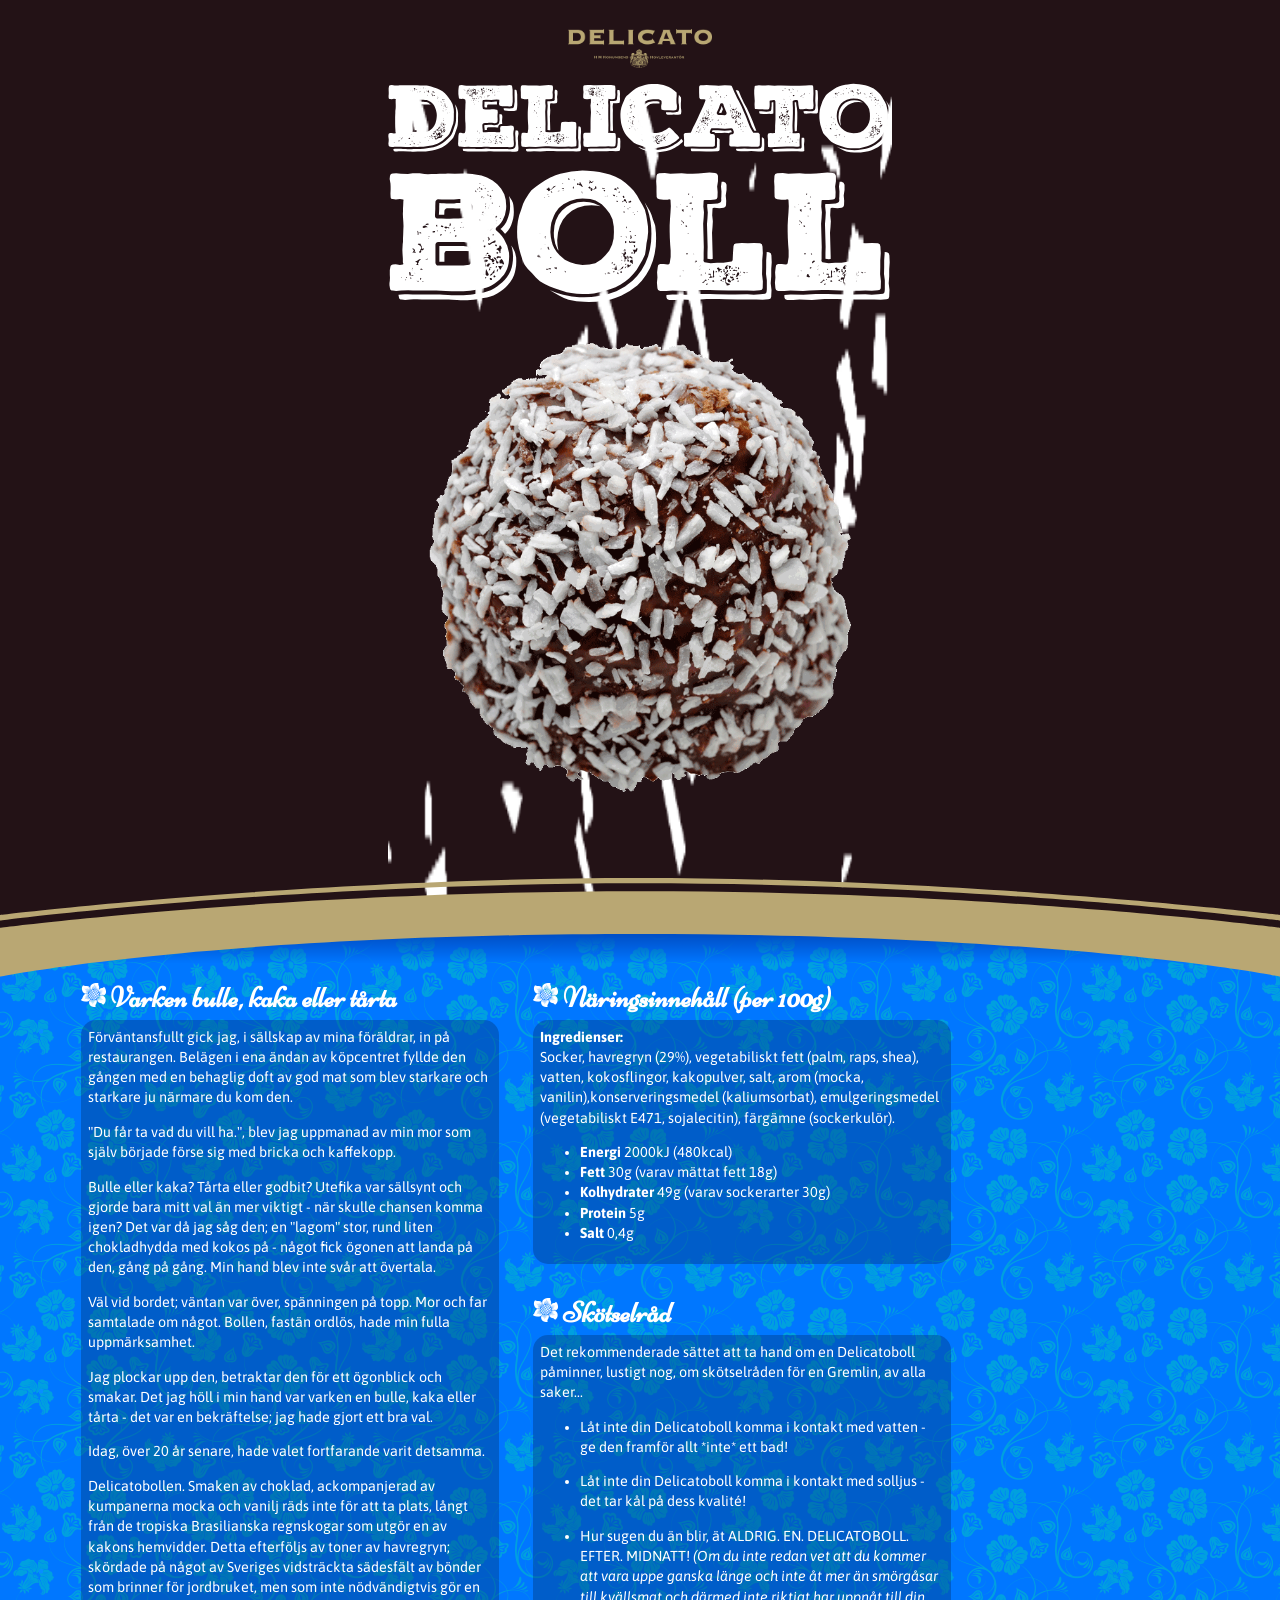
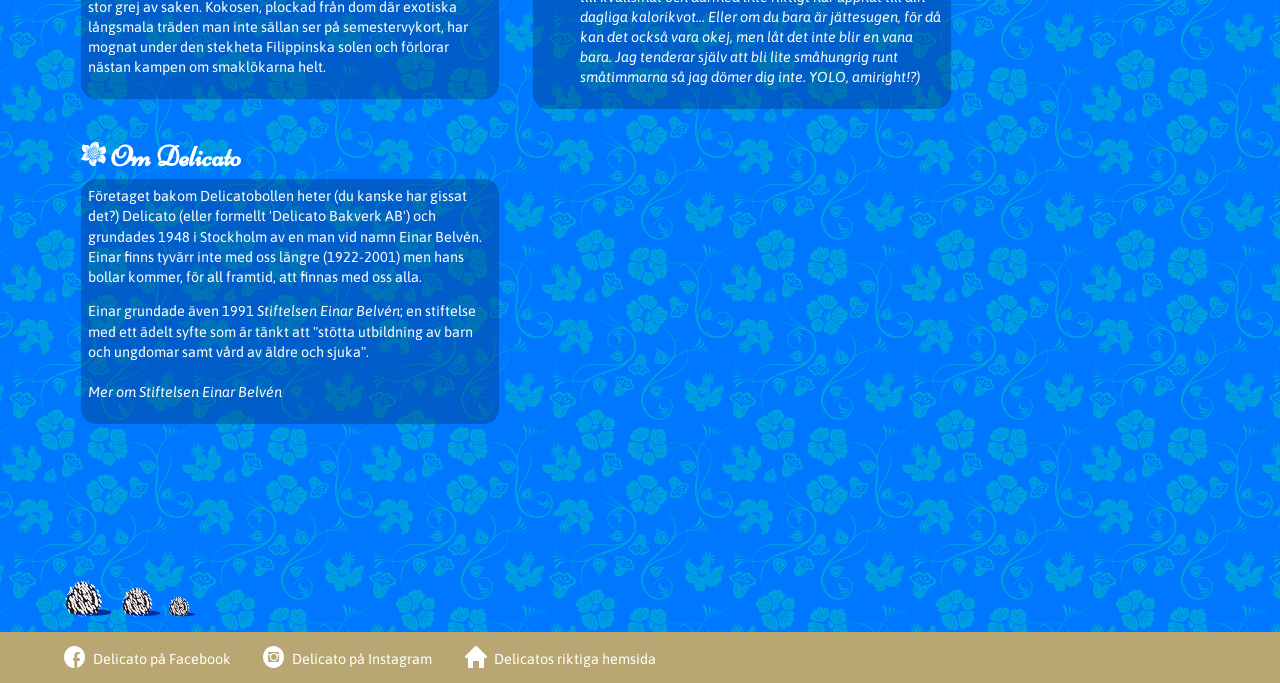
==== commit cd9e6818: "small tweak" ====
--- a/index.html
+++ b/index.html
@@ -15,11 +15,10 @@
 
         <!-- Web fonts -->
         <link rel="stylesheet" href="css/nexa_rust_script.css" type="text/css" charset="utf-8" />
+        
         <link href='http://fonts.googleapis.com/css?family=Asap:400,700,400italic,700italic' rel='stylesheet' type='text/css'>
-        <link href='http://fonts.googleapis.com/css?family=Cookie' rel='stylesheet' type='text/css'>
         <link href='http://fonts.googleapis.com/css?family=Niconne' rel='stylesheet' type='text/css'>
         <link rel="stylesheet" type='text/css' href="css/whhg.css">
-
         <!-- <script src="js/vendor/modernizr-2.8.3.min.js"></script> -->
     </head>
     <body>
@@ -165,7 +164,7 @@
             };
 
             var raf = requestAnimationFrame || mozRequestAnimationFrame || webkitRequestAnimationFrame || msRequestAnimationFrame;
-            
+
             if (raf) {
                 raf(norm);
                 raf(main);
--- a/css/whhg.css
+++ b/css/whhg.css
@@ -8,7 +8,11 @@
     -moz-font-feature-settings: "calt=0,liga=0";
 }
 [class^="icon-"], [class*=" icon-"] {font-family:'WebHostingHub-Glyphs';background:none;width:auto;height:auto;font-style:normal}
-.icon-aaabattery:before{content:'\f413'}
+.icon-circlefacebook:before{content:'\f78d'}
+.icon-circleinstagram:before{content:'\f7c4'}
+.icon-home:before{content:'\21b8'}
+
+/*.icon-aaabattery:before{content:'\f413'}
 .icon-abacus:before{content:'\f261'}
 .icon-accountfilter:before{content:'\f05e'}
 .icon-acsource:before{content:'\f3ea'}
@@ -508,7 +512,9 @@
 .icon-helicopter:before{content:'\f3e4'}
 .icon-hexagon-polygon:before{content:'\f1be'}
 .icon-hockey:before{content:'\f3d9'}
-.icon-home:before{content:'\21b8'}
+
+
+
 .icon-homealt:before{content:'\f02b'}
 .icon-hospital:before{content:'\f247'}
 .icon-hotdog:before{content:'\f3cc'}
@@ -1980,7 +1986,6 @@
 .icon-zerply:before{content:'\f78a'}
 .icon-circlegoogleplus:before{content:'\f78b'}
 .icon-circletwitter:before{content:'\f78c'}
-.icon-circlefacebook:before{content:'\f78d'}
 .icon-circleyahoo:before{content:'\f78e'}
 .icon-circlegithub:before{content:'\f78f'}
 .icon-forumsalt:before{content:'\f790'}
@@ -2035,7 +2040,6 @@
 .icon-photonineframes:before{content:'\f7c1'}
 .icon-wetfloor:before{content:'\f7c2'}
 .icon-instagramfour:before{content:'\f7c3'}
-.icon-circleinstagram:before{content:'\f7c4'}
 .icon-videocamerathree:before{content:'\f7c5'}
 .icon-subtitles:before{content:'\f7c6'}
 .icon-subtitlesoff:before{content:'\f7c7'}
@@ -2083,3 +2087,4 @@
 .icon-fontcaligraphy:before{content:'\f7f1'}
 .icon-fontgothic:before{content:'\f7f2'}
 .icon-fontstencil:before{content:'\f7f3'}
+*/
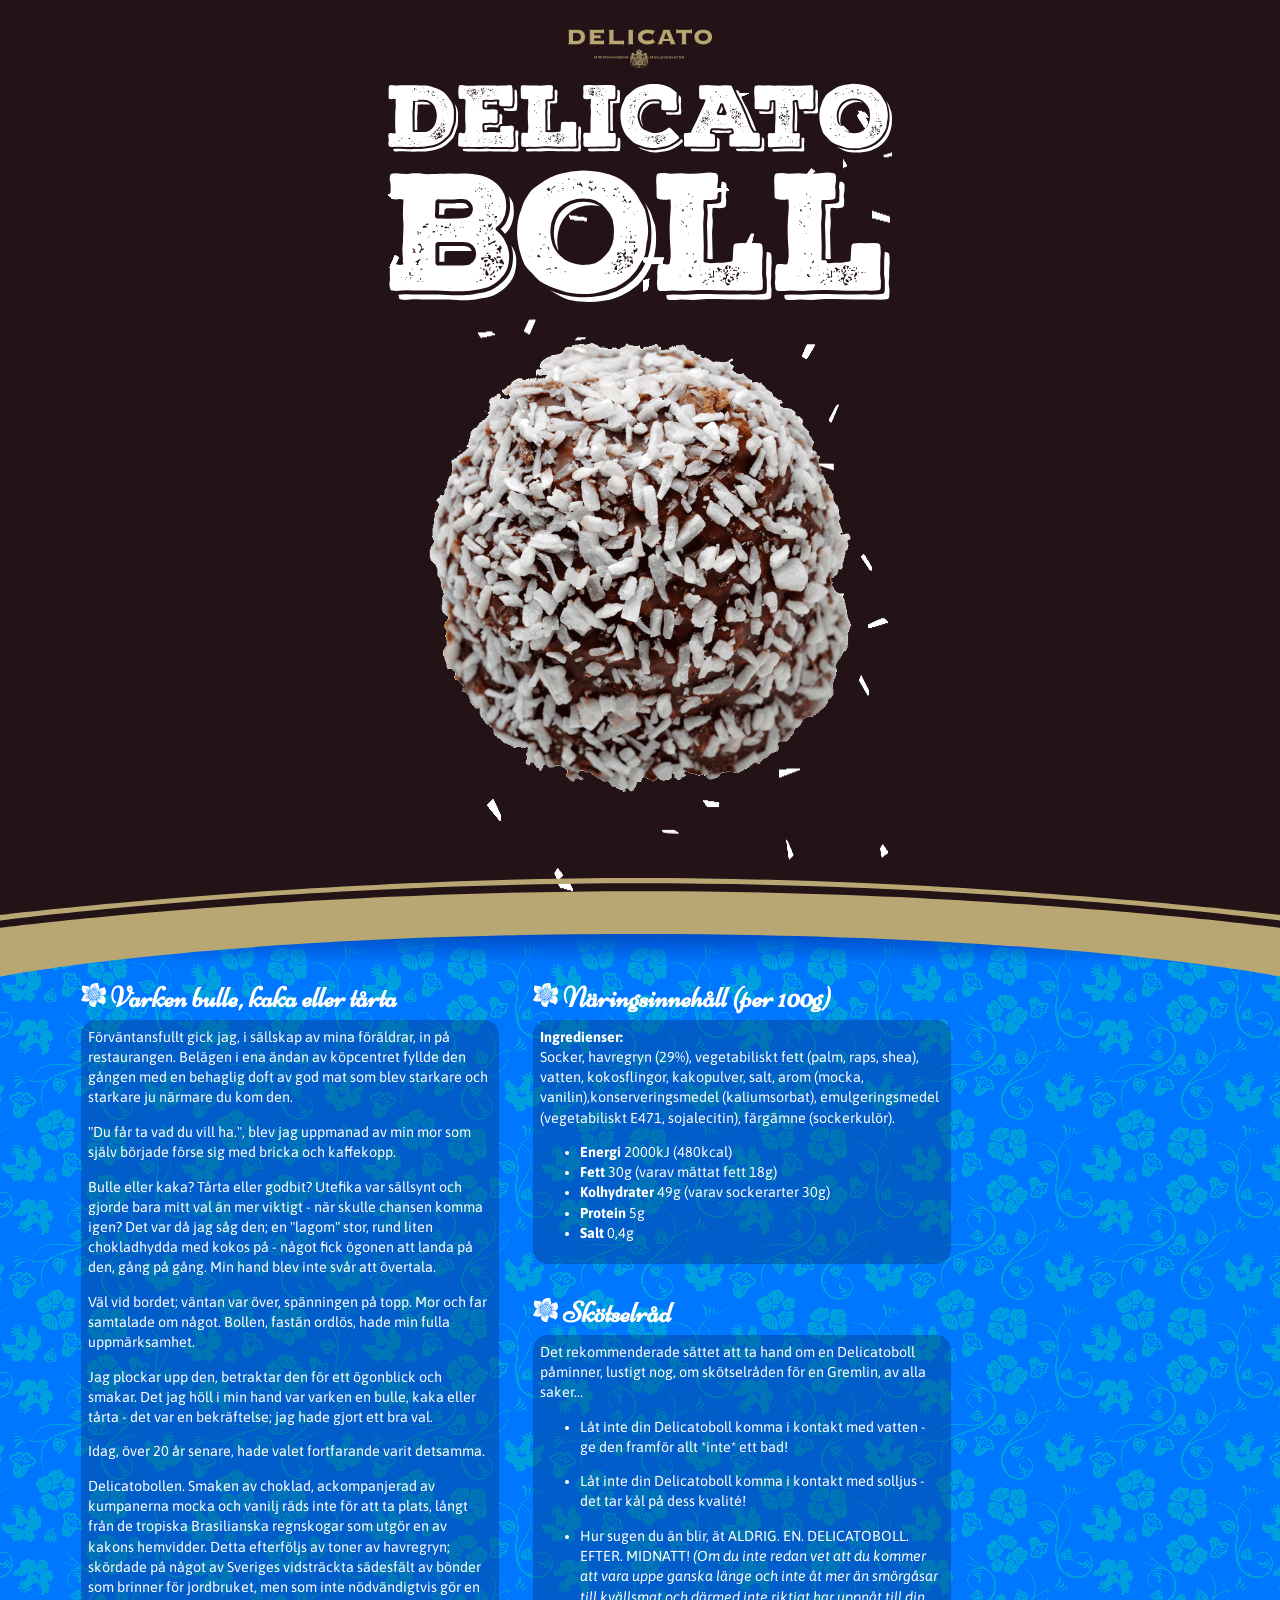
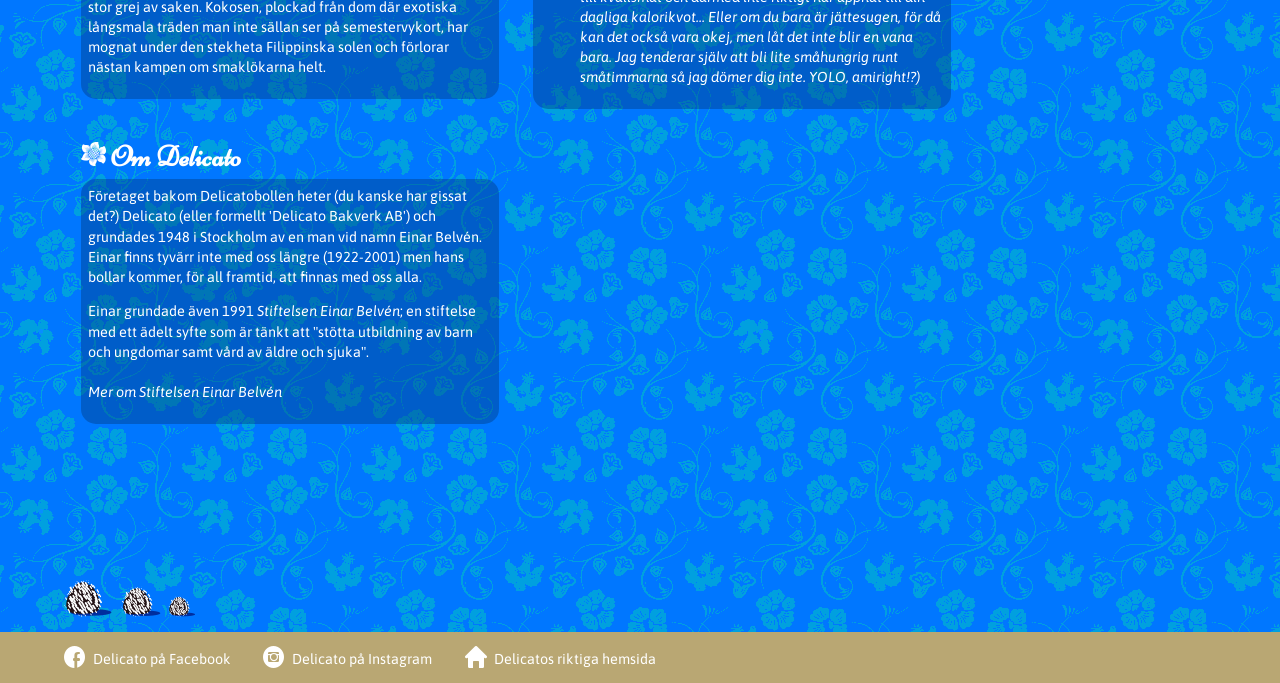
==== commit 04997959: "more tweaks" ====
--- a/index.html
+++ b/index.html
@@ -10,16 +10,16 @@
         <link rel="apple-touch-icon" href="apple-touch-icon.png">
         <!-- Place favicon.ico in the root directory -->
 
-        <!-- <link rel="stylesheet" href="css/normalize-min.css">
-        <link rel="stylesheet" href="css/main-min.css"> -->
+        <link rel="stylesheet" href="css/normalize-min.css">
+        <link rel="stylesheet" href="css/main-min.css">
 
         <!-- Web fonts -->
-        <link rel="stylesheet" href="css/nexa_rust_script.css" type="text/css" charset="utf-8" />
-        
+        <!-- <link rel="stylesheet" href="css/nexa_rust_script.css" type="text/css" charset="utf-8" />
+        <script src="js/vendor/modernizr-2.8.3.min.js"></script> -->
         <link href='http://fonts.googleapis.com/css?family=Asap:400,700,400italic,700italic' rel='stylesheet' type='text/css'>
         <link href='http://fonts.googleapis.com/css?family=Niconne' rel='stylesheet' type='text/css'>
         <link rel="stylesheet" type='text/css' href="css/whhg.css">
-        <!-- <script src="js/vendor/modernizr-2.8.3.min.js"></script> -->
+        
     </head>
     <body>
         <!--[if lt IE 8]>
@@ -146,7 +146,7 @@
             ga('create', 'UA-11588019-3', 'auto'); ga('send', 'pageview');
         </script>
 
-        <script>
+        <!-- <script>
             var norm = function() {
                 var l = document.createElement('link');
                 l.rel = 'stylesheet';
@@ -174,7 +174,7 @@
                 window.addEventListener('load', main);
             }
 
-    </script>
+    </script> -->
 
     </body>
 </html>
--- a/css/whhg.css
+++ b/css/whhg.css
@@ -11,2080 +11,3 @@
 .icon-circlefacebook:before{content:'\f78d'}
 .icon-circleinstagram:before{content:'\f7c4'}
 .icon-home:before{content:'\21b8'}
-
-/*.icon-aaabattery:before{content:'\f413'}
-.icon-abacus:before{content:'\f261'}
-.icon-accountfilter:before{content:'\f05e'}
-.icon-acsource:before{content:'\f3ea'}
-.icon-addfriend:before{content:'\f3da'}
-.icon-address:before{content:'\f08f'}
-.icon-addshape:before{content:'\f1fd'}
-.icon-addtocart:before{content:'\f394'}
-.icon-addtolist:before{content:'\f2ac'}
-.icon-adjust:before{content:'\f484'}
-.icon-adobe:before{content:'\f1c9'}
-.icon-ads-bilboard:before{content:'\f082'}
-.icon-affiliate:before{content:'\f01e'}
-.icon-ajax:before{content:'\f06f'}
-.icon-alarm:before{content:'\f233'}
-.icon-alarmalt:before{content:'\f23d'}
-.icon-album-cover:before{content:'\f19f'}
-.icon-alertalt:before{content:'\f2b4'}
-.icon-alertpay:before{content:'\f269'}
-.icon-algorhythm:before{content:'\f0b8'}
-.icon-alienship:before{content:'\f41f'}
-.icon-alienware:before{content:'\f3be'}
-.icon-align-center:before{content:'\f1d9'}
-.icon-align-justify:before{content:'\f1da'}
-.icon-align-left:before{content:'\f1d7'}
-.icon-align-right:before{content:'\f1d8'}
-.icon-alignbottomedge:before{content:'\f1d3'}
-.icon-alignhorizontalcenter:before{content:'\f1d2'}
-.icon-alignleftedge:before{content:'\f1d6'}
-.icon-alignrightedge:before{content:'\f1d5'}
-.icon-aligntopedge:before{content:'\f1d4'}
-.icon-alignverticalcenter:before{content:'\f1d1'}
-.icon-amd:before{content:'\f020'}
-.icon-analogdown:before{content:'\f2cb'}
-.icon-analogleft:before{content:'\f2c8'}
-.icon-analogright:before{content:'\f2c9'}
-.icon-analogup:before{content:'\f2ca'}
-.icon-analytics-piechart:before{content:'\f000'}
-.icon-analyticsalt-piechartalt:before{content:'\f001'}
-.icon-anchor-port:before{content:'\f21d'}
-.icon-android:before{content:'\f12a'}
-.icon-angrybirds:before{content:'\f3c1'}
-.icon-antenna:before{content:'\f3ec'}
-.icon-apache-feather:before{content:'\f056'}
-.icon-aperture:before{content:'\f356'}
-.icon-appointment-agenda:before{content:'\f26c'}
-.icon-archive:before{content:'\f171'}
-.icon-arrow-down:before{content:'\f2fe'}
-.icon-arrow-left:before{content:'\f305'}
-.icon-arrow-right:before{content:'\f304'}
-.icon-arrow-up:before{content:'\f301'}
-.icon-asterisk:before{content:'\f317'}
-.icon-asteriskalt:before{content:'\002a'}
-.icon-at:before{content:'\40'}
-.icon-atari:before{content:'\f3b9'}
-.icon-authentication-keyalt:before{content:'\f051'}
-.icon-automobile-car:before{content:'\f239'}
-.icon-autorespond:before{content:'\f08e'}
-.icon-avatar:before{content:'\f15a'}
-.icon-avataralt:before{content:'\f161'}
-.icon-avengers:before{content:'\f342'}
-.icon-awstats:before{content:'\f04c'}
-.icon-axe:before{content:'\f2ef'}
-.icon-backup-vault:before{content:'\f004'}
-.icon-backupalt-vaultalt:before{content:'\f005'}
-.icon-backupwizard:before{content:'\f05f'}
-.icon-backward:before{content:'\f183'}
-.icon-bag:before{content:'\f234'}
-.icon-baloon:before{content:'\f405'}
-.icon-ban-circle:before{content:'\f313'}
-.icon-banana:before{content:'\f3f4'}
-.icon-bandwidth:before{content:'\f006'}
-.icon-bank:before{content:'\f262'}
-.icon-barchart:before{content:'\f02f'}
-.icon-barchartalt:before{content:'\f07d'}
-.icon-barcode:before{content:'\f276'}
-.icon-basecamp:before{content:'\f160'}
-.icon-basketball:before{content:'\f2e9'}
-.icon-bat:before{content:'\f3d3'}
-.icon-batman:before{content:'\f348'}
-.icon-batteryaltcharging:before{content:'\f104'}
-.icon-batteryaltfull:before{content:'\f101'}
-.icon-batteryaltsixty:before{content:'\f102'}
-.icon-batteryaltthird:before{content:'\f103'}
-.icon-batterycharged:before{content:'\f0f4'}
-.icon-batterycharging:before{content:'\f0f3'}
-.icon-batteryeighty:before{content:'\f0f9'}
-.icon-batteryempty:before{content:'\f0f5'}
-.icon-batteryforty:before{content:'\f0f7'}
-.icon-batteryfull:before{content:'\f0fa'}
-.icon-batterysixty:before{content:'\f0f8'}
-.icon-batterytwenty:before{content:'\f0f6'}
-.icon-bed:before{content:'\f2b9'}
-.icon-beer:before{content:'\f244'}
-.icon-bell:before{content:'\2407'}
-.icon-bigger:before{content:'\f30a'}
-.icon-bill:before{content:'\f278'}
-.icon-binary:before{content:'\f087'}
-.icon-binoculars-searchalt:before{content:'\f2a0'}
-.icon-birdhouse:before{content:'\f390'}
-.icon-birthday:before{content:'\f36b'}
-.icon-bishop:before{content:'\f2f9'}
-.icon-blackberry:before{content:'\f421'}
-.icon-blankstare:before{content:'\f13e'}
-.icon-blogger-blog:before{content:'\f167'}
-.icon-bluetooth:before{content:'\f12b'}
-.icon-bluetoothconnected:before{content:'\f386'}
-.icon-boardgame:before{content:'\f2d9'}
-.icon-boat:before{content:'\f21a'}
-.icon-bold:before{content:'\f1f4'}
-.icon-bomb:before{content:'\f2dc'}
-.icon-bone:before{content:'\f35f'}
-.icon-book:before{content:'\f1ba'}
-.icon-bookmark:before{content:'\f143'}
-.icon-boombox:before{content:'\f195'}
-.icon-bottle:before{content:'\f361'}
-.icon-bow:before{content:'\f2ee'}
-.icon-bowling:before{content:'\f2f3'}
-.icon-bowlingpins:before{content:'\f3d2'}
-.icon-bowtie:before{content:'\f37f'}
-.icon-boxtrapper-mousetrap:before{content:'\f046'}
-.icon-braces:before{content:'\f0b4'}
-.icon-braille0:before{content:'\f44b'}
-.icon-braille1:before{content:'\f44c'}
-.icon-braille2:before{content:'\f44d'}
-.icon-braille3:before{content:'\f44e'}
-.icon-braille4:before{content:'\f44f'}
-.icon-braille5:before{content:'\f450'}
-.icon-braille6:before{content:'\f451'}
-.icon-braille7:before{content:'\f452'}
-.icon-braille8:before{content:'\f453'}
-.icon-braille9:before{content:'\f454'}
-.icon-braillea:before{content:'\f431'}
-.icon-brailleb:before{content:'\f432'}
-.icon-braillec:before{content:'\f433'}
-.icon-brailled:before{content:'\f434'}
-.icon-braillee:before{content:'\f435'}
-.icon-braillef:before{content:'\f436'}
-.icon-brailleg:before{content:'\f437'}
-.icon-brailleh:before{content:'\f438'}
-.icon-braillei:before{content:'\f439'}
-.icon-braillej:before{content:'\f43a'}
-.icon-braillek:before{content:'\f43b'}
-.icon-braillel:before{content:'\f43c'}
-.icon-braillem:before{content:'\f43d'}
-.icon-braillen:before{content:'\f43e'}
-.icon-brailleo:before{content:'\f43f'}
-.icon-braillep:before{content:'\f440'}
-.icon-brailleq:before{content:'\f441'}
-.icon-brailler:before{content:'\f442'}
-.icon-brailles:before{content:'\f443'}
-.icon-braillespace:before{content:'\f455'}
-.icon-braillet:before{content:'\f444'}
-.icon-brailleu:before{content:'\f445'}
-.icon-braillev:before{content:'\f446'}
-.icon-braillew:before{content:'\f447'}
-.icon-braillex:before{content:'\f448'}
-.icon-brailley:before{content:'\f449'}
-.icon-braillez:before{content:'\f44a'}
-.icon-brain:before{content:'\f3e3'}
-.icon-bread:before{content:'\f42f'}
-.icon-breakable:before{content:'\f41c'}
-.icon-briefcase:before{content:'\f25e'}
-.icon-briefcasethree:before{content:'\f25f'}
-.icon-briefcasetwo:before{content:'\f0a2'}
-.icon-brightness:before{content:'\f10a'}
-.icon-brightnessfull:before{content:'\f10b'}
-.icon-brightnesshalf:before{content:'\f10c'}
-.icon-broom:before{content:'\f40a'}
-.icon-browser:before{content:'\f159'}
-.icon-brush:before{content:'\f1b8'}
-.icon-bucket:before{content:'\f1b5'}
-.icon-bug:before{content:'\f0a7'}
-.icon-bullhorn:before{content:'\f287'}
-.icon-bus:before{content:'\f241'}
-.icon-businesscardalt:before{content:'\f137'}
-.icon-buttona:before{content:'\f2bf'}
-.icon-buttonb:before{content:'\f2c0'}
-.icon-buttonx:before{content:'\f2c1'}
-.icon-buttony:before{content:'\f2c2'}
-.icon-cactus-desert:before{content:'\f22c'}
-.icon-calculator:before{content:'\f258'}
-.icon-calculatoralt:before{content:'\f265'}
-.icon-calendar:before{content:'\f20f'}
-.icon-calendaralt-cronjobs:before{content:'\f0a1'}
-.icon-camera:before{content:'\f19b'}
-.icon-candle:before{content:'\f29a'}
-.icon-candy:before{content:'\f42d'}
-.icon-candycane:before{content:'\f37d'}
-.icon-cannon:before{content:'\f401'}
-.icon-canvas:before{content:'\f1c8'}
-.icon-canvasrulers:before{content:'\f205'}
-.icon-capacitator:before{content:'\f3e8'}
-.icon-capslock:before{content:'\21ea'}
-.icon-captainamerica:before{content:'\f341'}
-.icon-carrot:before{content:'\f3f2'}
-.icon-cashregister:before{content:'\f26e'}
-.icon-cassette:before{content:'\f377'}
-.icon-cd-dvd:before{content:'\f0cd'}
-.icon-certificate:before{content:'\f277'}
-.icon-certificatealt:before{content:'\f058'}
-.icon-certificatethree:before{content:'\f059'}
-.icon-cgi:before{content:'\f086'}
-.icon-cgicenter:before{content:'\f079'}
-.icon-chair:before{content:'\2441'}
-.icon-chat:before{content:'\f162'}
-.icon-check:before{content:'\f310'}
-.icon-checkboxalt:before{content:'\f311'}
-.icon-checkin:before{content:'\f223'}
-.icon-checkinalt:before{content:'\f227'}
-.icon-chef:before{content:'\f3ce'}
-.icon-cherry:before{content:'\f35d'}
-.icon-chevron-down:before{content:'\f48b'}
-.icon-chevron-left:before{content:'\f489'}
-.icon-chevron-right:before{content:'\f488'}
-.icon-chevron-up:before{content:'\f48a'}
-.icon-chevrons:before{content:'\f0b5'}
-.icon-chicken:before{content:'\f359'}
-.icon-chocolate:before{content:'\f367'}
-.icon-christiancross:before{content:'\f40f'}
-.icon-christmastree:before{content:'\f37b'}
-.icon-chrome:before{content:'\f14e'}
-.icon-cigarette:before{content:'\f229'}
-.icon-circle-arrow-down:before{content:'\f475'}
-.icon-circle-arrow-left:before{content:'\f472'}
-.icon-circle-arrow-right:before{content:'\f473'}
-.icon-circle-arrow-up:before{content:'\f474'}
-.icon-circleadd:before{content:'\f0d1'}
-.icon-circledelete:before{content:'\f0d2'}
-.icon-circledown:before{content:'\f3c7'}
-.icon-circleleft:before{content:'\f3c6'}
-.icon-circleright:before{content:'\f3c9'}
-.icon-circleselect:before{content:'\f0d3'}
-.icon-circleselection:before{content:'\f1b1'}
-.icon-circleup:before{content:'\f3c8'}
-.icon-clearformatting:before{content:'\f1e7'}
-.icon-clipboard-paste:before{content:'\f0cb'}
-.icon-clockalt-timealt:before{content:'\f22b'}
-.icon-closetab:before{content:'\f170'}
-.icon-closewindow:before{content:'\f16e'}
-.icon-cloud:before{content:'\f0b9'}
-.icon-clouddownload:before{content:'\f0bb'}
-.icon-cloudhosting:before{content:'\f007'}
-.icon-cloudsync:before{content:'\f0bc'}
-.icon-cloudupload:before{content:'\f0ba'}
-.icon-clubs:before{content:'\f2f6'}
-.icon-cmd:before{content:'\f33a'}
-.icon-cms:before{content:'\f036'}
-.icon-cmsmadesimple:before{content:'\f0b0'}
-.icon-codeigniter:before{content:'\f077'}
-.icon-coffee:before{content:'\f235'}
-.icon-coffeebean:before{content:'\f366'}
-.icon-cog:before{content:'\f00f'}
-.icon-colocation:before{content:'\f024'}
-.icon-colocationalt:before{content:'\f023'}
-.icon-colors:before{content:'\f1e6'}
-.icon-comment:before{content:'\f12c'}
-.icon-commentout:before{content:'\f080'}
-.icon-commentround:before{content:'\f155'}
-.icon-commentroundempty:before{content:'\f156'}
-.icon-commentroundtyping:before{content:'\f157'}
-.icon-commentroundtypingempty:before{content:'\f158'}
-.icon-commenttyping:before{content:'\f12d'}
-.icon-compass:before{content:'\263c'}
-.icon-concretefive:before{content:'\f0af'}
-.icon-contact-businesscard:before{content:'\f040'}
-.icon-controllernes:before{content:'\f2d2'}
-.icon-controllerps:before{content:'\f2d1'}
-.icon-controllersnes:before{content:'\f2d3'}
-.icon-controlpanel:before{content:'\f008'}
-.icon-controlpanelalt:before{content:'\f009'}
-.icon-cooling:before{content:'\f00a'}
-.icon-coppermine:before{content:'\f0a4'}
-.icon-copy:before{content:'\f0c9'}
-.icon-copyright:before{content:'\00a9'}
-.icon-coupon:before{content:'\f254'}
-.icon-cpanel:before{content:'\f072'}
-.icon-cplusplus:before{content:'\f0b1'}
-.icon-cpu-processor:before{content:'\f002'}
-.icon-cpualt-processoralt:before{content:'\f003'}
-.icon-crayon:before{content:'\f383'}
-.icon-createfile:before{content:'\f0c6'}
-.icon-createfolder:before{content:'\f0da'}
-.icon-creativecommons:before{content:'\f1fc'}
-.icon-creditcard:before{content:'\f279'}
-.icon-cricket:before{content:'\f418'}
-.icon-croisant:before{content:'\f29f'}
-.icon-crop:before{content:'\f1af'}
-.icon-crown:before{content:'\f28f'}
-.icon-csharp:before{content:'\f0b2'}
-.icon-cssthree:before{content:'\f06a'}
-.icon-cup-coffeealt:before{content:'\f24b'}
-.icon-cupcake:before{content:'\f35b'}
-.icon-curling:before{content:'\f3d7'}
-.icon-cursor:before{content:'\f0dc'}
-.icon-cut-scissors:before{content:'\f0ca'}
-.icon-dagger:before{content:'\2020'}
-.icon-danger:before{content:'\f415'}
-.icon-dart:before{content:'\f3d4'}
-.icon-darthvader:before{content:'\f34a'}
-.icon-database:before{content:'\f00b'}
-.icon-databaseadd:before{content:'\f00c'}
-.icon-databasedelete:before{content:'\f00d'}
-.icon-davidstar:before{content:'\f40e'}
-.icon-dcsource:before{content:'\f3e9'}
-.icon-dedicatedserver:before{content:'\f00e'}
-.icon-deletefile:before{content:'\f0c7'}
-.icon-deletefolder:before{content:'\f0db'}
-.icon-delicious:before{content:'\f152'}
-.icon-designcontest:before{content:'\f351'}
-.icon-desklamp:before{content:'\f412'}
-.icon-dialpad:before{content:'\f399'}
-.icon-diamond:before{content:'\2666'}
-.icon-diamonds:before{content:'\f2f7'}
-.icon-die-dice:before{content:'\f2d8'}
-.icon-diefive:before{content:'\f3fb'}
-.icon-diefour:before{content:'\f3fa'}
-.icon-dieone:before{content:'\f3f7'}
-.icon-diesix:before{content:'\f3fc'}
-.icon-diethree:before{content:'\f3f9'}
-.icon-dietwo:before{content:'\f3f8'}
-.icon-diode:before{content:'\f3e7'}
-.icon-director:before{content:'\f2ae'}
-.icon-diskspace:before{content:'\f096'}
-.icon-distributehorizontalcenters:before{content:'\f1dc'}
-.icon-distributeverticalcenters:before{content:'\f1db'}
-.icon-divide:before{content:'\00f7'}
-.icon-dna:before{content:'\f409'}
-.icon-dnszone:before{content:'\f07f'}
-.icon-document:before{content:'\f0c2'}
-.icon-doghouse:before{content:'\f38f'}
-.icon-dollar:before{content:'\24'}
-.icon-dollaralt:before{content:'\f259'}
-.icon-dolphinsoftware:before{content:'\f064'}
-.icon-domain:before{content:'\f01d'}
-.icon-domainaddon:before{content:'\f053'}
-.icon-domino:before{content:'\f3d5'}
-.icon-donut:before{content:'\f3ca'}
-.icon-downleft:before{content:'\f2ff'}
-.icon-download:before{content:'\f47b'}
-.icon-download-alt:before{content:'\f11a'}
-.icon-downright:before{content:'\f300'}
-.icon-draft:before{content:'\f172'}
-.icon-dreamweaver:before{content:'\f1d0'}
-.icon-dribbble:before{content:'\f14c'}
-.icon-dropmenu:before{content:'\f0a5'}
-.icon-drupal:before{content:'\f075'}
-.icon-drwho:before{content:'\f3c0'}
-.icon-edit:before{content:'\f47c'}
-.icon-editalt:before{content:'\f0f2'}
-.icon-egg:before{content:'\f407'}
-.icon-eightball:before{content:'\f36e'}
-.icon-eject:before{content:'\f199'}
-.icon-elipse:before{content:'\f1bc'}
-.icon-emailalt:before{content:'\f136'}
-.icon-emailexport:before{content:'\f176'}
-.icon-emailforward:before{content:'\f175'}
-.icon-emailforwarders:before{content:'\f049'}
-.icon-emailimport:before{content:'\f177'}
-.icon-emailrefresh:before{content:'\f174'}
-.icon-emailtrace:before{content:'\f091'}
-.icon-emergency:before{content:'\f246'}
-.icon-emptycart:before{content:'\f395'}
-.icon-enter:before{content:'\f323'}
-.icon-envelope:before{content:'\f028'}
-.icon-equalizer:before{content:'\f18e'}
-.icon-equalizeralt:before{content:'\f18f'}
-.icon-equals:before{content:'\f30c'}
-.icon-eraser:before{content:'\f1f1'}
-.icon-erroralt:before{content:'\f05a'}
-.icon-euro:before{content:'\20ac'}
-.icon-euroalt:before{content:'\f25a'}
-.icon-evernote:before{content:'\f17c'}
-.icon-exchange-currency:before{content:'\f26b'}
-.icon-exclamation-sign:before{content:'\f04a'}
-.icon-excludeshape:before{content:'\f200'}
-.icon-exit:before{content:'\f324'}
-.icon-explorerwindow:before{content:'\f0d9'}
-.icon-exportfile:before{content:'\f32f'}
-.icon-exposure:before{content:'\f1de'}
-.icon-extinguisher:before{content:'\f2b7'}
-.icon-eye-close:before{content:'\f481'}
-.icon-eye-open:before{content:'\f2b5'}
-.icon-eye-view:before{content:'\f280'}
-.icon-eyedropper:before{content:'\f1ad'}
-.icon-facebook:before{content:'\f140'}
-.icon-facebookalt:before{content:'\f14b'}
-.icon-facetime-video:before{content:'\f19c'}
-.icon-factory:before{content:'\f27a'}
-.icon-fantastico:before{content:'\f0ae'}
-.icon-faq:before{content:'\f099'}
-.icon-fast-backward:before{content:'\f47e'}
-.icon-fast-forward:before{content:'\f47f'}
-.icon-fastdown:before{content:'\f31d'}
-.icon-fastleft:before{content:'\f31a'}
-.icon-fastright:before{content:'\f31b'}
-.icon-fastup:before{content:'\f31c'}
-.icon-favoritefile:before{content:'\f381'}
-.icon-favoritefolder:before{content:'\f382'}
-.icon-featheralt-write:before{content:'\f1c5'}
-.icon-fedora:before{content:'\f3f1'}
-.icon-fence:before{content:'\f2af'}
-.icon-file:before{content:'\f0d6'}
-.icon-film:before{content:'\f19d'}
-.icon-filmstrip:before{content:'\f3ed'}
-.icon-filter:before{content:'\f05c'}
-.icon-finder:before{content:'\f398'}
-.icon-fire:before{content:'\f27f'}
-.icon-firefox:before{content:'\f420'}
-.icon-firewall:before{content:'\f021'}
-.icon-firewire:before{content:'\f0fc'}
-.icon-firstaid:before{content:'\f2ba'}
-.icon-fish:before{content:'\f35a'}
-.icon-fishbone:before{content:'\f42b'}
-.icon-flag:before{content:'\f487'}
-.icon-flagalt:before{content:'\f232'}
-.icon-flagtriangle:before{content:'\f20b'}
-.icon-flash:before{content:'\f1cf'}
-.icon-flashlight:before{content:'\f299'}
-.icon-flashplayer:before{content:'\f070'}
-.icon-flaskfull:before{content:'\f27e'}
-.icon-flickr:before{content:'\f146'}
-.icon-flower:before{content:'\f2a5'}
-.icon-flowernew:before{content:'\f3a8'}
-.icon-folder-close:before{content:'\f094'}
-.icon-folder-open:before{content:'\f483'}
-.icon-foldertree:before{content:'\f0f0'}
-.icon-font:before{content:'\f1ae'}
-.icon-foodtray:before{content:'\f3d0'}
-.icon-football-soccer:before{content:'\f2eb'}
-.icon-forbiddenalt:before{content:'\f314'}
-.icon-forest-tree:before{content:'\f217'}
-.icon-forestalt-treealt:before{content:'\f21c'}
-.icon-fork:before{content:'\22d4'}
-.icon-forklift:before{content:'\f29b'}
-.icon-form:before{content:'\f08c'}
-.icon-forrst:before{content:'\f14d'}
-.icon-fort:before{content:'\f400'}
-.icon-forward:before{content:'\f182'}
-.icon-fourohfour:before{content:'\f09d'}
-.icon-foursquare:before{content:'\f42a'}
-.icon-freeway:before{content:'\f24a'}
-.icon-fridge:before{content:'\f40d'}
-.icon-fries:before{content:'\f36a'}
-.icon-ftp:before{content:'\f029'}
-.icon-ftpaccounts:before{content:'\f07b'}
-.icon-ftpsession:before{content:'\f07c'}
-.icon-fullscreen:before{content:'\f485'}
-.icon-gameboy:before{content:'\f403'}
-.icon-gamecursor:before{content:'\f2d0'}
-.icon-gasstation:before{content:'\f216'}
-.icon-gearfour:before{content:'\f3a7'}
-.icon-ghost:before{content:'\f2da'}
-.icon-gift:before{content:'\f260'}
-.icon-github:before{content:'\f081'}
-.icon-glass:before{content:'\f236'}
-.icon-glasses:before{content:'\f295'}
-.icon-glassesalt:before{content:'\f39d'}
-.icon-globe:before{content:'\f01b'}
-.icon-globealt:before{content:'\f36c'}
-.icon-glue:before{content:'\f36d'}
-.icon-gmail:before{content:'\f150'}
-.icon-golf:before{content:'\f2f1'}
-.icon-googledrive:before{content:'\f163'}
-.icon-googleplus:before{content:'\f165'}
-.icon-googlewallet:before{content:'\f270'}
-.icon-gpsoff-gps:before{content:'\f21e'}
-.icon-gpson:before{content:'\f21f'}
-.icon-gpu-graphicscard:before{content:'\f108'}
-.icon-gradient:before{content:'\2207'}
-.icon-grails:before{content:'\f085'}
-.icon-greenlantern:before{content:'\f340'}
-.icon-greenlightbulb:before{content:'\f406'}
-.icon-grooveshark:before{content:'\f3a2'}
-.icon-groups-friends:before{content:'\f134'}
-.icon-guitar:before{content:'\f19a'}
-.icon-halflife:before{content:'\f3ba'}
-.icon-halo:before{content:'\f3bb'}
-.icon-hamburger:before{content:'\f2b3'}
-.icon-hammer:before{content:'\f291'}
-.icon-hand-down:before{content:'\f387'}
-.icon-hand-left:before{content:'\f389'}
-.icon-hand-right:before{content:'\f388'}
-.icon-hand-up:before{content:'\f0dd'}
-.icon-handcuffs:before{content:'\f393'}
-.icon-handdrag:before{content:'\f0de'}
-.icon-handtwofingers:before{content:'\f0df'}
-.icon-hanger:before{content:'\f2ab'}
-.icon-happy:before{content:'\f13c'}
-.icon-harrypotter:before{content:'\f38b'}
-.icon-hdd:before{content:'\f02a'}
-.icon-hdtv:before{content:'\f1a0'}
-.icon-headphones:before{content:'\f180'}
-.icon-headphonesalt:before{content:'\f1a3'}
-.icon-heart:before{content:'\f131'}
-.icon-heartempty-love:before{content:'\f132'}
-.icon-hearts:before{content:'\f2f4'}
-.icon-helicopter:before{content:'\f3e4'}
-.icon-hexagon-polygon:before{content:'\f1be'}
-.icon-hockey:before{content:'\f3d9'}
-
-
-
-.icon-homealt:before{content:'\f02b'}
-.icon-hospital:before{content:'\f247'}
-.icon-hotdog:before{content:'\f3cc'}
-.icon-hotlinkprotection:before{content:'\f050'}
-.icon-hourglassalt:before{content:'\f122'}
-.icon-html:before{content:'\f068'}
-.icon-htmlfive:before{content:'\f069'}
-.icon-hydrant:before{content:'\f3ff'}
-.icon-icecream:before{content:'\f2a4'}
-.icon-icecreamalt:before{content:'\f289'}
-.icon-illustrator:before{content:'\f1ce'}
-.icon-imac:before{content:'\f0fb'}
-.icon-images-gallery:before{content:'\f09f'}
-.icon-importcontacts:before{content:'\f092'}
-.icon-importfile:before{content:'\f32e'}
-.icon-inbox:before{content:'\f17a'}
-.icon-inboxalt:before{content:'\f178'}
-.icon-incomingcall:before{content:'\f15d'}
-.icon-indent-left:before{content:'\f1f2'}
-.icon-indent-right:before{content:'\f1f3'}
-.icon-indexmanager:before{content:'\f09e'}
-.icon-infinity:before{content:'\221e'}
-.icon-info-sign:before{content:'\f315'}
-.icon-infographic:before{content:'\f336'}
-.icon-ink:before{content:'\f3f6'}
-.icon-inkpen:before{content:'\f1ac'}
-.icon-insertbarchart:before{content:'\f1e5'}
-.icon-insertpicture:before{content:'\f1e0'}
-.icon-insertpicturecenter:before{content:'\f1e3'}
-.icon-insertpictureleft:before{content:'\f1e1'}
-.icon-insertpictureright:before{content:'\f1e2'}
-.icon-insertpiechart:before{content:'\f1e4'}
-.icon-instagram:before{content:'\f14a'}
-.icon-install:before{content:'\f128'}
-.icon-intel:before{content:'\f01f'}
-.icon-intersection:before{content:'\2229'}
-.icon-intersectshape:before{content:'\f1ff'}
-.icon-invert:before{content:'\f1df'}
-.icon-invoice:before{content:'\f3e5'}
-.icon-ipcontrol:before{content:'\f08b'}
-.icon-iphone:before{content:'\f0e6'}
-.icon-ipod:before{content:'\f190'}
-.icon-ironman:before{content:'\f349'}
-.icon-islam:before{content:'\f410'}
-.icon-island:before{content:'\f392'}
-.icon-italic:before{content:'\f1f5'}
-.icon-jar:before{content:'\f2b6'}
-.icon-jason:before{content:'\f38c'}
-.icon-java:before{content:'\f083'}
-.icon-joomla:before{content:'\f073'}
-.icon-joystickarcade:before{content:'\f2d4'}
-.icon-joystickatari:before{content:'\f2d5'}
-.icon-jquery:before{content:'\f06b'}
-.icon-jqueryui:before{content:'\f06c'}
-.icon-kerning:before{content:'\f1e9'}
-.icon-key:before{content:'\f093'}
-.icon-keyboard:before{content:'\f119'}
-.icon-keyboardalt:before{content:'\f105'}
-.icon-keyboarddelete:before{content:'\f3a6'}
-.icon-kidney:before{content:'\f3e0'}
-.icon-king:before{content:'\f2fc'}
-.icon-knife:before{content:'\f214'}
-.icon-knight:before{content:'\f2fb'}
-.icon-knob:before{content:'\f376'}
-.icon-lab-flask:before{content:'\f27d'}
-.icon-lamp:before{content:'\f2b1'}
-.icon-lan:before{content:'\f0ee'}
-.icon-language:before{content:'\f042'}
-.icon-laptop:before{content:'\f0d8'}
-.icon-lasso:before{content:'\f396'}
-.icon-lastfm:before{content:'\f3a3'}
-.icon-laugh:before{content:'\f13f'}
-.icon-law:before{content:'\f263'}
-.icon-layers:before{content:'\f1ca'}
-.icon-layersalt:before{content:'\f1cb'}
-.icon-leaf:before{content:'\f039'}
-.icon-leechprotect:before{content:'\f07e'}
-.icon-legacyfilemanager:before{content:'\f095'}
-.icon-lego:before{content:'\f370'}
-.icon-lifeempty:before{content:'\f2e1'}
-.icon-lifefull:before{content:'\f2e3'}
-.icon-lifehacker:before{content:'\f380'}
-.icon-lifehalf:before{content:'\f2e2'}
-.icon-lifepreserver:before{content:'\f015'}
-.icon-lightbulb-idea:before{content:'\f338'}
-.icon-lighthouse:before{content:'\f3e6'}
-.icon-lightning:before{content:'\f231'}
-.icon-lightningalt:before{content:'\f2a8'}
-.icon-line:before{content:'\f1bf'}
-.icon-lineheight:before{content:'\f1c0'}
-.icon-link:before{content:'\f022'}
-.icon-linkalt:before{content:'\f333'}
-.icon-linkedin:before{content:'\f166'}
-.icon-linux:before{content:'\f01a'}
-.icon-list:before{content:'\f111'}
-.icon-list-alt:before{content:'\f480'}
-.icon-liver:before{content:'\f3e2'}
-.icon-loading-hourglass:before{content:'\f123'}
-.icon-loadingalt:before{content:'\f339'}
-.icon-lock:before{content:'\f0be'}
-.icon-lockalt-keyhole:before{content:'\f0eb'}
-.icon-lollypop:before{content:'\f3ee'}
-.icon-lungs:before{content:'\f3df'}
-.icon-macpro:before{content:'\f3a5'}
-.icon-macro-plant:before{content:'\f1c6'}
-.icon-magazine:before{content:'\f1ec'}
-.icon-magento:before{content:'\f06e'}
-.icon-magnet:before{content:'\f281'}
-.icon-mailbox:before{content:'\f044'}
-.icon-mailinglists:before{content:'\f090'}
-.icon-man-male:before{content:'\f2a1'}
-.icon-managedhosting:before{content:'\f038'}
-.icon-map:before{content:'\f209'}
-.icon-map-marker:before{content:'\f220'}
-.icon-marker:before{content:'\f204'}
-.icon-marvin:before{content:'\f3dd'}
-.icon-mastercard:before{content:'\f266'}
-.icon-maximize:before{content:'\f30f'}
-.icon-medal:before{content:'\f2e5'}
-.icon-medalbronze:before{content:'\f2e8'}
-.icon-medalgold:before{content:'\f2e6'}
-.icon-medalsilver:before{content:'\f2e7'}
-.icon-mediarepeat:before{content:'\f187'}
-.icon-men:before{content:'\f24c'}
-.icon-menu:before{content:'\f127'}
-.icon-merge:before{content:'\f334'}
-.icon-mergecells:before{content:'\f327'}
-.icon-mergeshapes:before{content:'\f201'}
-.icon-metro-subway:before{content:'\f24f'}
-.icon-metronome:before{content:'\f374'}
-.icon-mickeymouse:before{content:'\f37a'}
-.icon-microphone:before{content:'\f191'}
-.icon-microscope:before{content:'\f283'}
-.icon-microsd:before{content:'\f107'}
-.icon-microwave:before{content:'\f42e'}
-.icon-mimetype:before{content:'\f057'}
-.icon-minimize:before{content:'\f30e'}
-.icon-minus:before{content:'\2212'}
-.icon-minus-sign:before{content:'\f477'}
-.icon-missedcall:before{content:'\f15c'}
-.icon-mobile:before{content:'\f0e8'}
-.icon-moleskine:before{content:'\f1f0'}
-.icon-money-cash:before{content:'\f27b'}
-.icon-moneybag:before{content:'\f271'}
-.icon-monitor:before{content:'\f0d5'}
-.icon-monstersinc:before{content:'\f3bd'}
-.icon-moon-night:before{content:'\f207'}
-.icon-mouse:before{content:'\f0d4'}
-.icon-mousealt:before{content:'\f126'}
-.icon-move:before{content:'\f322'}
-.icon-movieclapper:before{content:'\f193'}
-.icon-moviereel:before{content:'\f17f'}
-.icon-muffin:before{content:'\f363'}
-.icon-mug:before{content:'\f24e'}
-.icon-mushroom:before{content:'\f35e'}
-.icon-music:before{content:'\f181'}
-.icon-musicalt:before{content:'\f18d'}
-.icon-mutealt:before{content:'\f0e5'}
-.icon-mxentry:before{content:'\f07a'}
-.icon-mybb:before{content:'\f065'}
-.icon-myspace:before{content:'\f153'}
-.icon-mysql-dolphin:before{content:'\f076'}
-.icon-nail:before{content:'\f428'}
-.icon-navigation:before{content:'\f23a'}
-.icon-network:before{content:'\f0a6'}
-.icon-networksignal:before{content:'\f3a9'}
-.icon-news:before{content:'\f256'}
-.icon-newtab:before{content:'\f16f'}
-.icon-newwindow:before{content:'\f16d'}
-.icon-next:before{content:'\f18a'}
-.icon-nexus:before{content:'\f0e7'}
-.icon-nintendods:before{content:'\f404'}
-.icon-nodejs:before{content:'\f084'}
-.icon-notes:before{content:'\f0d7'}
-.icon-notificationbottom:before{content:'\f144'}
-.icon-notificationtop:before{content:'\f145'}
-.icon-nut:before{content:'\f427'}
-.icon-off:before{content:'\f11d'}
-.icon-office-building:before{content:'\f245'}
-.icon-officechair:before{content:'\f26d'}
-.icon-ok:before{content:'\2713'}
-.icon-ok-circle:before{content:'\f471'}
-.icon-ok-sign:before{content:'\f479'}
-.icon-oneup:before{content:'\f3b7'}
-.icon-oneupalt:before{content:'\f3b6'}
-.icon-opencart:before{content:'\f060'}
-.icon-opennewwindow:before{content:'\f332'}
-.icon-orange:before{content:'\f29e'}
-.icon-outbox:before{content:'\f179'}
-.icon-outgoingcall:before{content:'\f15e'}
-.icon-oxwall:before{content:'\f06d'}
-.icon-pacman:before{content:'\f2db'}
-.icon-pageback:before{content:'\f31e'}
-.icon-pagebreak:before{content:'\f1cc'}
-.icon-pageforward:before{content:'\f31f'}
-.icon-pagesetup:before{content:'\f331'}
-.icon-paintbrush:before{content:'\f1e8'}
-.icon-paintroll:before{content:'\f1fa'}
-.icon-palette-painting:before{content:'\f1b9'}
-.icon-paperclip:before{content:'\f284'}
-.icon-paperclipalt:before{content:'\f285'}
-.icon-paperclipvertical:before{content:'\f286'}
-.icon-paperplane:before{content:'\f296'}
-.icon-parentheses:before{content:'\f3c4'}
-.icon-parkeddomain:before{content:'\f055'}
-.icon-password:before{content:'\f03e'}
-.icon-passwordalt:before{content:'\f03f'}
-.icon-pasta:before{content:'\f408'}
-.icon-patch:before{content:'\f2a3'}
-.icon-path:before{content:'\f169'}
-.icon-pause:before{content:'\f186'}
-.icon-paw-pet:before{content:'\f29d'}
-.icon-pawn:before{content:'\f2f8'}
-.icon-paypal:before{content:'\f267'}
-.icon-peace:before{content:'\f2a7'}
-.icon-pen:before{content:'\f1ee'}
-.icon-pencil:before{content:'\f1b7'}
-.icon-pepperoni:before{content:'\f364'}
-.icon-percent:before{content:'\25'}
-.icon-perl-camel:before{content:'\f0b6'}
-.icon-perlalt:before{content:'\f0b7'}
-.icon-phone-call:before{content:'\f14f'}
-.icon-phonealt:before{content:'\f15b'}
-.icon-phonebook:before{content:'\f149'}
-.icon-phonebookalt:before{content:'\f135'}
-.icon-phonemic:before{content:'\f391'}
-.icon-phoneold:before{content:'\f148'}
-.icon-photoshop:before{content:'\f1cd'}
-.icon-php:before{content:'\f09c'}
-.icon-phpbb:before{content:'\f063'}
-.icon-phppear:before{content:'\f09b'}
-.icon-piano:before{content:'\f19e'}
-.icon-picture:before{content:'\22b7'}
-.icon-pictureframe:before{content:'\f41e'}
-.icon-piggybank:before{content:'\f257'}
-.icon-pigpena:before{content:'\f456'}
-.icon-pigpenb:before{content:'\f457'}
-.icon-pigpenc:before{content:'\f458'}
-.icon-pigpend:before{content:'\f459'}
-.icon-pigpene:before{content:'\f45a'}
-.icon-pigpenf:before{content:'\f45b'}
-.icon-pigpeng:before{content:'\f45c'}
-.icon-pigpenh:before{content:'\f45d'}
-.icon-pigpeni:before{content:'\f45e'}
-.icon-pigpenj:before{content:'\f45f'}
-.icon-pigpenk:before{content:'\f460'}
-.icon-pigpenl:before{content:'\f461'}
-.icon-pigpenm:before{content:'\f462'}
-.icon-pigpenn:before{content:'\f463'}
-.icon-pigpeno:before{content:'\f464'}
-.icon-pigpenp:before{content:'\f465'}
-.icon-pigpenq:before{content:'\f466'}
-.icon-pigpenr:before{content:'\f467'}
-.icon-pigpens:before{content:'\f468'}
-.icon-pigpent:before{content:'\f469'}
-.icon-pigpenu:before{content:'\f46a'}
-.icon-pigpenv:before{content:'\f46b'}
-.icon-pigpenw:before{content:'\f46c'}
-.icon-pigpenx:before{content:'\f46d'}
-.icon-pigpeny:before{content:'\f46e'}
-.icon-pigpenz:before{content:'\f46f'}
-.icon-pilcrow:before{content:'\00b6'}
-.icon-pill-antivirusalt:before{content:'\f0aa'}
-.icon-pin:before{content:'\f20a'}
-.icon-pipe:before{content:'\01c0'}
-.icon-piwigo:before{content:'\f0ad'}
-.icon-pizza:before{content:'\f35c'}
-.icon-placeadd:before{content:'\f221'}
-.icon-placealt:before{content:'\f224'}
-.icon-placealtadd:before{content:'\f225'}
-.icon-placealtdelete:before{content:'\f226'}
-.icon-placedelete:before{content:'\f222'}
-.icon-placeios:before{content:'\f20c'}
-.icon-plane:before{content:'\f23e'}
-.icon-plaque:before{content:'\f2b8'}
-.icon-play:before{content:'\f184'}
-.icon-play-circle:before{content:'\f17e'}
-.icon-playstore:before{content:'\f255'}
-.icon-playvideo:before{content:'\f03d'}
-.icon-plug:before{content:'\f0ea'}
-.icon-pluginalt:before{content:'\f098'}
-.icon-plus:before{content:'\002b'}
-.icon-plus-sign:before{content:'\f476'}
-.icon-pocket:before{content:'\f16b'}
-.icon-podcast:before{content:'\f1a2'}
-.icon-podium-winner:before{content:'\f2d6'}
-.icon-pokemon:before{content:'\f354'}
-.icon-police:before{content:'\f2aa'}
-.icon-polygonlasso:before{content:'\f397'}
-.icon-post:before{content:'\f12e'}
-.icon-postalt:before{content:'\f130'}
-.icon-pound:before{content:'\f25b'}
-.icon-poundalt:before{content:'\f25c'}
-.icon-powerjack:before{content:'\f0fd'}
-.icon-powerplug:before{content:'\f0ed'}
-.icon-powerplugeu:before{content:'\f28b'}
-.icon-powerplugus:before{content:'\f28c'}
-.icon-presentation:before{content:'\f0c4'}
-.icon-prestashop:before{content:'\f061'}
-.icon-pretzel:before{content:'\f3cf'}
-.icon-preview:before{content:'\f330'}
-.icon-previous:before{content:'\f18b'}
-.icon-print:before{content:'\f125'}
-.icon-protecteddirectory:before{content:'\f04d'}
-.icon-pscircle:before{content:'\f2bb'}
-.icon-pscursor:before{content:'\f2c3'}
-.icon-psdown:before{content:'\f2c6'}
-.icon-psleft:before{content:'\f2c7'}
-.icon-pslone:before{content:'\f2cc'}
-.icon-psltwo:before{content:'\f2cd'}
-.icon-psright:before{content:'\f2c5'}
-.icon-psrone:before{content:'\f2ce'}
-.icon-psrtwo:before{content:'\f2cf'}
-.icon-pssquare:before{content:'\f2bc'}
-.icon-pstriangle:before{content:'\f2bd'}
-.icon-psup:before{content:'\f2c4'}
-.icon-psx:before{content:'\f2be'}
-.icon-pull:before{content:'\f089'}
-.icon-punisher:before{content:'\f343'}
-.icon-push:before{content:'\f088'}
-.icon-puzzle-plugin:before{content:'\f0a0'}
-.icon-python:before{content:'\f071'}
-.icon-qrcode:before{content:'\f275'}
-.icon-quake:before{content:'\f355'}
-.icon-queen:before{content:'\f2fd'}
-.icon-query:before{content:'\f08a'}
-.icon-question-sign:before{content:'\f0a3'}
-.icon-quote:before{content:'\f12f'}
-.icon-quotedown:before{content:'\f329'}
-.icon-quoteup:before{content:'\f328'}
-.icon-raceflag:before{content:'\f38e'}
-.icon-racquet:before{content:'\f2f2'}
-.icon-radio:before{content:'\f1a1'}
-.icon-radioactive:before{content:'\f282'}
-.icon-radiobutton:before{content:'\f312'}
-.icon-railroad:before{content:'\f248'}
-.icon-rain:before{content:'\f22f'}
-.icon-ram:before{content:'\f02c'}
-.icon-random:before{content:'\f188'}
-.icon-rar:before{content:'\f117'}
-.icon-raspberry:before{content:'\f368'}
-.icon-raspberrypi:before{content:'\f369'}
-.icon-rawaccesslogs:before{content:'\f0c1'}
-.icon-razor:before{content:'\f416'}
-.icon-reademail:before{content:'\f173'}
-.icon-record:before{content:'\f189'}
-.icon-rectangle:before{content:'\25ad'}
-.icon-recycle:before{content:'\f297'}
-.icon-reddit:before{content:'\f154'}
-.icon-redirect:before{content:'\f054'}
-.icon-refresh:before{content:'\f078'}
-.icon-reliability:before{content:'\f016'}
-.icon-remote:before{content:'\f298'}
-.icon-remove:before{content:'\00d7'}
-.icon-remove-circle:before{content:'\f470'}
-.icon-remove-sign:before{content:'\f478'}
-.icon-removefriend:before{content:'\f3db'}
-.icon-repeat:before{content:'\f32b'}
-.icon-repeatone:before{content:'\f196'}
-.icon-resellerhosting:before{content:'\f03a'}
-.icon-residentevil:before{content:'\f350'}
-.icon-resistor:before{content:'\f3eb'}
-.icon-resize:before{content:'\f1ed'}
-.icon-resize-full:before{content:'\f325'}
-.icon-resize-horizontal:before{content:'\f318'}
-.icon-resize-small:before{content:'\f326'}
-.icon-resize-vertical:before{content:'\f319'}
-.icon-restart:before{content:'\f11f'}
-.icon-restaurantmenu:before{content:'\f362'}
-.icon-restore:before{content:'\f30d'}
-.icon-restricted:before{content:'\f0ab'}
-.icon-retweet:before{content:'\f486'}
-.icon-rim:before{content:'\f36f'}
-.icon-ring:before{content:'\02da'}
-.icon-road:before{content:'\f249'}
-.icon-roadsign-roadsignright:before{content:'\f21b'}
-.icon-roadsignleft:before{content:'\f240'}
-.icon-robocop:before{content:'\f357'}
-.icon-rocket-launch:before{content:'\f29c'}
-.icon-rook:before{content:'\f2fa'}
-.icon-root:before{content:'\f33c'}
-.icon-rorschach:before{content:'\f358'}
-.icon-rotateclockwise:before{content:'\f202'}
-.icon-rotatecounterclockwise:before{content:'\f203'}
-.icon-roundrectangle:before{content:'\f1bd'}
-.icon-route:before{content:'\f402'}
-.icon-router:before{content:'\f0e9'}
-.icon-rss:before{content:'\f17b'}
-.icon-rubberstamp:before{content:'\f274'}
-.icon-ruby:before{content:'\f067'}
-.icon-ruler:before{content:'\f1ef'}
-.icon-sad:before{content:'\f13d'}
-.icon-safetypin:before{content:'\f417'}
-.icon-satellite:before{content:'\f38a'}
-.icon-satellitedish-remotemysql:before{content:'\f0c0'}
-.icon-save-floppy:before{content:'\f0c8'}
-.icon-scales:before{content:'\f3fd'}
-.icon-science-atom:before{content:'\f2b0'}
-.icon-scope-scan:before{content:'\f212'}
-.icon-scopealt:before{content:'\f237'}
-.icon-screenshot:before{content:'\f109'}
-.icon-screw:before{content:'\f426'}
-.icon-screwdriver:before{content:'\f292'}
-.icon-screwdriveralt:before{content:'\f293'}
-.icon-script:before{content:'\f08d'}
-.icon-sd:before{content:'\f106'}
-.icon-search:before{content:'\f0c5'}
-.icon-searchdocument:before{content:'\f419'}
-.icon-searchfolder:before{content:'\f41a'}
-.icon-security-shield:before{content:'\f02d'}
-.icon-securityalt-shieldalt:before{content:'\f02e'}
-.icon-selection-rectangleselection:before{content:'\f1b0'}
-.icon-selectionadd:before{content:'\f1b2'}
-.icon-selectionintersect:before{content:'\f1b4'}
-.icon-selectionremove:before{content:'\f1b3'}
-.icon-seo:before{content:'\f030'}
-.icon-server:before{content:'\f026'}
-.icon-servers:before{content:'\f027'}
-.icon-settingsandroid:before{content:'\f309'}
-.icon-settingsfour-gearsalt:before{content:'\f306'}
-.icon-settingsthree-gears:before{content:'\f307'}
-.icon-settingstwo-gearalt:before{content:'\f308'}
-.icon-shades-sunglasses:before{content:'\f294'}
-.icon-shapes:before{content:'\f1dd'}
-.icon-share:before{content:'\f47d'}
-.icon-share-alt:before{content:'\f16c'}
-.icon-sharealt:before{content:'\f147'}
-.icon-sharedfile:before{content:'\f0ef'}
-.icon-sharedhosting:before{content:'\f037'}
-.icon-sharethree:before{content:'\f414'}
-.icon-sheriff:before{content:'\f2a9'}
-.icon-shipping:before{content:'\f23f'}
-.icon-shopping:before{content:'\f010'}
-.icon-shopping-cart:before{content:'\f035'}
-.icon-shoppingbag:before{content:'\f273'}
-.icon-shortcut:before{content:'\f043'}
-.icon-shovel:before{content:'\f290'}
-.icon-shredder:before{content:'\f27c'}
-.icon-shutdown:before{content:'\f11e'}
-.icon-sidebar:before{content:'\f124'}
-.icon-signal:before{content:'\f100'}
-.icon-sim:before{content:'\f0e1'}
-.icon-simalt:before{content:'\f121'}
-.icon-skrill:before{content:'\f268'}
-.icon-skull:before{content:'\f38d'}
-.icon-skype:before{content:'\f141'}
-.icon-skypeaway:before{content:'\f39f'}
-.icon-skypebusy:before{content:'\f3a0'}
-.icon-skypeoffline:before{content:'\f3a1'}
-.icon-skypeonline:before{content:'\f39e'}
-.icon-smaller:before{content:'\f30b'}
-.icon-smf:before{content:'\f062'}
-.icon-smile:before{content:'\263a'}
-.icon-snow:before{content:'\f22e'}
-.icon-snowman:before{content:'\f37c'}
-.icon-socialnetwork:before{content:'\f03b'}
-.icon-software:before{content:'\f09a'}
-.icon-sortbynameascending-atoz:before{content:'\f1c2'}
-.icon-sortbynamedescending-ztoa:before{content:'\f1c1'}
-.icon-sortbysizeascending:before{content:'\f1c3'}
-.icon-sortbysizedescending:before{content:'\f1c4'}
-.icon-soundwave:before{content:'\f194'}
-.icon-soup:before{content:'\f3d1'}
-.icon-spaceinvaders:before{content:'\f352'}
-.icon-spades:before{content:'\f2f5'}
-.icon-spam:before{content:'\f047'}
-.icon-spamalt:before{content:'\f048'}
-.icon-spawn:before{content:'\f344'}
-.icon-speaker:before{content:'\f372'}
-.icon-speed:before{content:'\f40b'}
-.icon-spider:before{content:'\f346'}
-.icon-spiderman:before{content:'\f347'}
-.icon-split:before{content:'\f335'}
-.icon-spoon:before{content:'\f213'}
-.icon-spray:before{content:'\f1c7'}
-.icon-spreadsheet:before{content:'\f0c3'}
-.icon-squareapp:before{content:'\f26f'}
-.icon-squarebrackets:before{content:'\f0b3'}
-.icon-ssh:before{content:'\f04e'}
-.icon-sslmanager:before{content:'\f04f'}
-.icon-stadium:before{content:'\f3d6'}
-.icon-stamp:before{content:'\f242'}
-.icon-stampalt:before{content:'\f243'}
-.icon-star:before{content:'\f13a'}
-.icon-star-empty:before{content:'\f13b'}
-.icon-starempty:before{content:'\f2de'}
-.icon-starfull:before{content:'\f2e0'}
-.icon-starhalf:before{content:'\f2df'}
-.icon-steak:before{content:'\f360'}
-.icon-steam:before{content:'\f2dd'}
-.icon-step-backward:before{content:'\f198'}
-.icon-step-forward:before{content:'\f197'}
-.icon-sticker:before{content:'\f3f5'}
-.icon-stiletto:before{content:'\f429'}
-.icon-stockdown:before{content:'\f252'}
-.icon-stocks:before{content:'\f250'}
-.icon-stockup:before{content:'\f251'}
-.icon-stomach:before{content:'\f3e1'}
-.icon-stop:before{content:'\f185'}
-.icon-stopwatch:before{content:'\f219'}
-.icon-storage-box:before{content:'\f011'}
-.icon-storagealt-drawer:before{content:'\f012'}
-.icon-store:before{content:'\f272'}
-.icon-storm:before{content:'\f230'}
-.icon-stove:before{content:'\f371'}
-.icon-strawberry:before{content:'\f3f3'}
-.icon-strikethrough:before{content:'\f1f7'}
-.icon-student-school:before{content:'\f288'}
-.icon-stumbleupon:before{content:'\f40c'}
-.icon-subdomain:before{content:'\f052'}
-.icon-submarine:before{content:'\f373'}
-.icon-subscript:before{content:'\f1ea'}
-.icon-subtractshape:before{content:'\f1fe'}
-.icon-sum:before{content:'\f33b'}
-.icon-sun-day:before{content:'\f206'}
-.icon-sunnysideup:before{content:'\f365'}
-.icon-superman:before{content:'\f33f'}
-.icon-superscript:before{content:'\f1eb'}
-.icon-support:before{content:'\f013'}
-.icon-supportalt:before{content:'\f014'}
-.icon-switch:before{content:'\f28a'}
-.icon-switchoff:before{content:'\f32d'}
-.icon-switchoffalt:before{content:'\f28e'}
-.icon-switchon:before{content:'\f32c'}
-.icon-switchonalt:before{content:'\f28d'}
-.icon-sword:before{content:'\f2ed'}
-.icon-sync:before{content:'\f0bd'}
-.icon-syncalt:before{content:'\f11c'}
-.icon-synckeeplocal:before{content:'\f33e'}
-.icon-synckeepserver:before{content:'\f33d'}
-.icon-syringe-antivirus:before{content:'\f0a9'}
-.icon-tablet:before{content:'\f118'}
-.icon-tabletennis-pingpong:before{content:'\f2f0'}
-.icon-taco:before{content:'\f3cd'}
-.icon-tag:before{content:'\f032'}
-.icon-tagalt-pricealt:before{content:'\f264'}
-.icon-tags:before{content:'\f482'}
-.icon-tagvertical:before{content:'\f15f'}
-.icon-tank:before{content:'\f423'}
-.icon-target:before{content:'\f2a6'}
-.icon-taskmanager-logprograms:before{content:'\f04b'}
-.icon-tasks:before{content:'\f0e0'}
-.icon-taxi:before{content:'\f3a4'}
-.icon-tea:before{content:'\f3cb'}
-.icon-teapot:before{content:'\f42c'}
-.icon-telescope:before{content:'\f3ef'}
-.icon-temperature-thermometer:before{content:'\f20d'}
-.icon-temperaturealt-thermometeralt:before{content:'\f20e'}
-.icon-tennis:before{content:'\f2ea'}
-.icon-tent-camping:before{content:'\f215'}
-.icon-terminal:before{content:'\f114'}
-.icon-tethering:before{content:'\f0f1'}
-.icon-tetrisone:before{content:'\f34b'}
-.icon-tetristhree:before{content:'\f34d'}
-.icon-tetristwo:before{content:'\f34c'}
-.icon-text-height:before{content:'\f1f8'}
-.icon-text-width:before{content:'\f1f9'}
-.icon-th:before{content:'\f110'}
-.icon-th-large:before{content:'\f112'}
-.icon-th-list:before{content:'\f113'}
-.icon-theather:before{content:'\f39c'}
-.icon-theme-style:before{content:'\f041'}
-.icon-thissideup:before{content:'\f41d'}
-.icon-threecolumns:before{content:'\f1ab'}
-.icon-thumbs-down:before{content:'\f139'}
-.icon-thumbs-up:before{content:'\f138'}
-.icon-ticket:before{content:'\f3dc'}
-.icon-tictactoe:before{content:'\f39a'}
-.icon-tie-business:before{content:'\2040'}
-.icon-time:before{content:'\f210'}
-.icon-timeline:before{content:'\f253'}
-.icon-tint:before{content:'\f208'}
-.icon-toast:before{content:'\f2ad'}
-.icon-toiletpaper:before{content:'\f384'}
-.icon-tooth:before{content:'\f3de'}
-.icon-toothbrush:before{content:'\f385'}
-.icon-tophat:before{content:'\f3f0'}
-.icon-torigate:before{content:'\f411'}
-.icon-touchpad:before{content:'\f115'}
-.icon-trafficlight:before{content:'\f22a'}
-.icon-transform:before{content:'\f1a6'}
-.icon-trash:before{content:'\f0ce'}
-.icon-trashempty:before{content:'\f0cf'}
-.icon-trashfull:before{content:'\f0d0'}
-.icon-travel:before{content:'\f422'}
-.icon-treediagram:before{content:'\f0ec'}
-.icon-treeornament:before{content:'\f37e'}
-.icon-triangle:before{content:'\25b3'}
-.icon-tron:before{content:'\f34f'}
-.icon-trophy:before{content:'\f2d7'}
-.icon-truck:before{content:'\f211'}
-.icon-trumpet:before{content:'\f375'}
-.icon-tumblr:before{content:'\f164'}
-.icon-tv:before{content:'\f1a4'}
-.icon-twitter:before{content:'\f16a'}
-.icon-twocolumnsleft:before{content:'\f1a9'}
-.icon-twocolumnsleftalt:before{content:'\f1aa'}
-.icon-twocolumnsright:before{content:'\f1a7'}
-.icon-twocolumnsrightalt:before{content:'\f1a8'}
-.icon-ubuntu:before{content:'\f120'}
-.icon-umbrella:before{content:'\f218'}
-.icon-underline:before{content:'\f1f6'}
-.icon-undo:before{content:'\f32a'}
-.icon-unlock:before{content:'\f0bf'}
-.icon-upleft:before{content:'\f302'}
-.icon-upload:before{content:'\f47a'}
-.icon-uploadalt:before{content:'\f11b'}
-.icon-upright:before{content:'\f303'}
-.icon-uptime:before{content:'\f017'}
-.icon-usb:before{content:'\f10d'}
-.icon-usbalt:before{content:'\f10e'}
-.icon-usbplug:before{content:'\f10f'}
-.icon-user:before{content:'\f133'}
-.icon-userfilter:before{content:'\f05d'}
-.icon-usfootball:before{content:'\f2ec'}
-.icon-value-coins:before{content:'\f018'}
-.icon-vector:before{content:'\f1b6'}
-.icon-vendetta:before{content:'\f3c5'}
-.icon-video:before{content:'\f17d'}
-.icon-viking:before{content:'\f379'}
-.icon-vimeo:before{content:'\f168'}
-.icon-vinyl:before{content:'\f0cc'}
-.icon-violin:before{content:'\f1a5'}
-.icon-virus:before{content:'\f0a8'}
-.icon-visa:before{content:'\f3c2'}
-.icon-visitor:before{content:'\f097'}
-.icon-vlc-cone:before{content:'\f192'}
-.icon-voice:before{content:'\f18c'}
-.icon-volume-down:before{content:'\f0e3'}
-.icon-volume-off:before{content:'\f0e4'}
-.icon-volume-up:before{content:'\f0e2'}
-.icon-vps:before{content:'\f025'}
-.icon-wacom:before{content:'\f1bb'}
-.icon-walle:before{content:'\f3bc'}
-.icon-wallet:before{content:'\e000'}
-.icon-warcraft:before{content:'\f3bf'}
-.icon-warmedal:before{content:'\f2e4'}
-.icon-warning-sign:before{content:'\f316'}
-.icon-washer:before{content:'\f39b'}
-.icon-watch:before{content:'\f378'}
-.icon-watertap-plumbing:before{content:'\f22d'}
-.icon-wave-sea:before{content:'\f23c'}
-.icon-wavealt-seaalt:before{content:'\f23b'}
-.icon-webcam:before{content:'\f0fe'}
-.icon-webcamalt:before{content:'\f129'}
-.icon-webhostinghub:before{content:'\f031'}
-.icon-webmail:before{content:'\f045'}
-.icon-webpage:before{content:'\f033'}
-.icon-webplatform:before{content:'\f3c3'}
-.icon-websitealt:before{content:'\f01c'}
-.icon-websitebuilder:before{content:'\f034'}
-.icon-weight:before{content:'\f430'}
-.icon-westernunion:before{content:'\f26a'}
-.icon-wheel:before{content:'\f228'}
-.icon-wheelchair:before{content:'\f3fe'}
-.icon-whistle:before{content:'\f3d8'}
-.icon-whmcs:before{content:'\f066'}
-.icon-wifi:before{content:'\f0ff'}
-.icon-wind:before{content:'\f41b'}
-.icon-windleft:before{content:'\f424'}
-.icon-windows:before{content:'\f019'}
-.icon-windright:before{content:'\f425'}
-.icon-wine:before{content:'\f238'}
-.icon-wizard:before{content:'\f03c'}
-.icon-wizardalt:before{content:'\f1fb'}
-.icon-wizardhat:before{content:'\f337'}
-.icon-woman-female:before{content:'\f2a2'}
-.icon-women:before{content:'\f24d'}
-.icon-wordpress:before{content:'\f074'}
-.icon-wrench:before{content:'\f05b'}
-.icon-wrenchalt:before{content:'\f2b2'}
-.icon-xbox:before{content:'\f353'}
-.icon-xmen:before{content:'\f345'}
-.icon-yahoo:before{content:'\f151'}
-.icon-yen:before{content:'\00a5'}
-.icon-yenalt:before{content:'\f25d'}
-.icon-yinyang:before{content:'\262f'}
-.icon-youtube:before{content:'\f142'}
-.icon-zelda:before{content:'\f3b8'}
-.icon-zikula:before{content:'\f0ac'}
-.icon-zip:before{content:'\f116'}
-.icon-zodiac-aquarius:before{content:'\f3b4'}
-.icon-zodiac-aries:before{content:'\f3aa'}
-.icon-zodiac-cancer:before{content:'\f3ad'}
-.icon-zodiac-capricorn:before{content:'\f3b3'}
-.icon-zodiac-gemini:before{content:'\f3ac'}
-.icon-zodiac-leo:before{content:'\f3ae'}
-.icon-zodiac-libra:before{content:'\f3b0'}
-.icon-zodiac-pisces:before{content:'\f3b5'}
-.icon-zodiac-sagitarius:before{content:'\f3b2'}
-.icon-zodiac-scorpio:before{content:'\f3b1'}
-.icon-zodiac-taurus:before{content:'\f3ab'}
-.icon-zodiac-virgo:before{content:'\f3af'}
-.icon-zoom-in:before{content:'\f320'}
-.icon-zoom-out:before{content:'\f321'}
-.icon-vk:before{content:'\f34e'}
-.icon-bitcoin:before{content:'\f584'}
-.icon-rouble:before{content:'\f4ca'}
-.icon-phpnuke:before{content:'\f48c'}
-.icon-modx:before{content:'\f48d'}
-.icon-eoneohseven:before{content:'\f48e'}
-.icon-subrion:before{content:'\f48f'}
-.icon-typothree:before{content:'\f490'}
-.icon-tikiwiki:before{content:'\f491'}
-.icon-pligg:before{content:'\f492'}
-.icon-pyrocms:before{content:'\f493'}
-.icon-mambo:before{content:'\f494'}
-.icon-contao:before{content:'\f495'}
-.icon-crackedegg:before{content:'\f496'}
-.icon-coffeecupalt:before{content:'\f497'}
-.icon-reademailalt:before{content:'\f498'}
-.icon-train:before{content:'\f499'}
-.icon-shoebox:before{content:'\f49a'}
-.icon-bathtub:before{content:'\f49b'}
-.icon-ninegag:before{content:'\f49c'}
-.icon-pebble:before{content:'\f49d'}
-.icon-musicthree:before{content:'\f49e'}
-.icon-stairsup:before{content:'\f49f'}
-.icon-stairsdown:before{content:'\f4a0'}
-.icon-bookalt:before{content:'\f4a1'}
-.icon-programclose:before{content:'\f4a2'}
-.icon-programok:before{content:'\f4a3'}
-.icon-splitalt:before{content:'\f4a4'}
-.icon-solarsystem:before{content:'\f4a5'}
-.icon-honeycomb:before{content:'\f4a6'}
-.icon-tools:before{content:'\f4a7'}
-.icon-xoops:before{content:'\f4a8'}
-.icon-pixie:before{content:'\f4a9'}
-.icon-dotclear:before{content:'\f4aa'}
-.icon-impresscms:before{content:'\f4ab'}
-.icon-saurus:before{content:'\f4ac'}
-.icon-impresspages:before{content:'\f4ad'}
-.icon-monstra:before{content:'\f4ae'}
-.icon-snews:before{content:'\f4af'}
-.icon-jcore:before{content:'\f4b0'}
-.icon-silverstripe:before{content:'\f4b1'}
-.icon-btwoevolution:before{content:'\f4b2'}
-.icon-nucleus:before{content:'\f4b3'}
-.icon-symphony:before{content:'\f4b5'}
-.icon-vanillacms:before{content:'\f4b6'}
-.icon-bbpress:before{content:'\f4b7'}
-.icon-phpbbalt:before{content:'\f4b8'}
-.icon-chyrp:before{content:'\f4b9'}
-.icon-pivotx:before{content:'\f4ba'}
-.icon-pagecookery:before{content:'\f4bb'}
-.icon-moviereelalt:before{content:'\f4bc'}
-.icon-cassettealt:before{content:'\f4bd'}
-.icon-photobucket:before{content:'\f4be'}
-.icon-technorati:before{content:'\f4bf'}
-.icon-theverge:before{content:'\f4c0'}
-.icon-stacks:before{content:'\f4c1'}
-.icon-dotlist:before{content:'\f4c2'}
-.icon-numberlist:before{content:'\f4c3'}
-.icon-indentleft:before{content:'\f4c4'}
-.icon-indentright:before{content:'\f4c5'}
-.icon-fblike:before{content:'\f4c6'}
-.icon-fbdislike:before{content:'\f4c7'}
-.icon-sale:before{content:'\f4c8'}
-.icon-sharetronix:before{content:'\f4c9'}
-.icon-markerdown:before{content:'\f4cb'}
-.icon-markerup:before{content:'\f4cc'}
-.icon-markerleft:before{content:'\f4cd'}
-.icon-markerright:before{content:'\f4ce'}
-.icon-bookmarkalt:before{content:'\f4cf'}
-.icon-calendarthree:before{content:'\f4d0'}
-.icon-wineglass:before{content:'\f4d1'}
-.icon-slidersoff:before{content:'\f4d2'}
-.icon-slidersmiddle:before{content:'\f4d3'}
-.icon-slidersfull:before{content:'\f4d4'}
-.icon-slidersdesc:before{content:'\f4d5'}
-.icon-slidersasc:before{content:'\f4d6'}
-.icon-slideronefull:before{content:'\f4d7'}
-.icon-slidertwofull:before{content:'\f4d8'}
-.icon-sliderthreefull:before{content:'\f4d9'}
-.icon-noborders:before{content:'\f4da'}
-.icon-bottomborder:before{content:'\f4db'}
-.icon-topborder:before{content:'\f4dc'}
-.icon-leftborder:before{content:'\f4dd'}
-.icon-rightborder:before{content:'\f4de'}
-.icon-horizontalborder:before{content:'\f4df'}
-.icon-verticalborder:before{content:'\f4e0'}
-.icon-outerborders:before{content:'\f4e1'}
-.icon-innerborders:before{content:'\f4e2'}
-.icon-fullborders:before{content:'\f4e3'}
-.icon-networksignalalt:before{content:'\f4e4'}
-.icon-resizeverticalalt:before{content:'\f4e5'}
-.icon-resizehorizontalalt:before{content:'\f4e6'}
-.icon-moneyalt:before{content:'\f4e7'}
-.icon-fontcase:before{content:'\f4e8'}
-.icon-playstation:before{content:'\f4e9'}
-.icon-cube:before{content:'\f4ea'}
-.icon-sphere:before{content:'\f4eb'}
-.icon-ceilinglight:before{content:'\f4ec'}
-.icon-chandelier:before{content:'\f4ed'}
-.icon-details:before{content:'\f4ee'}
-.icon-detailsalt:before{content:'\f4ef'}
-.icon-bullet:before{content:'\f4f0'}
-.icon-gun:before{content:'\f4f1'}
-.icon-processorthree:before{content:'\f4f2'}
-.icon-world:before{content:'\f4f3'}
-.icon-statistics:before{content:'\f4f4'}
-.icon-shoppingcartalt:before{content:'\f4f5'}
-.icon-microphonealt:before{content:'\f4f6'}
-.icon-routeralt:before{content:'\f4f7'}
-.icon-shell:before{content:'\f4f8'}
-.icon-squareplay:before{content:'\f4f9'}
-.icon-squarestop:before{content:'\f4fa'}
-.icon-squarepause:before{content:'\f4fb'}
-.icon-squarerecord:before{content:'\f4fc'}
-.icon-squareforward:before{content:'\f4fd'}
-.icon-squareback:before{content:'\f4fe'}
-.icon-squarenext:before{content:'\f4ff'}
-.icon-squareprevious:before{content:'\f500'}
-.icon-mega:before{content:'\f501'}
-.icon-charliechaplin:before{content:'\f502'}
-.icon-popcorn:before{content:'\f503'}
-.icon-fatarrowright:before{content:'\f504'}
-.icon-fatarrowleft:before{content:'\f505'}
-.icon-fatarrowdown:before{content:'\f506'}
-.icon-fatarrowup:before{content:'\f507'}
-.icon-shirtbutton:before{content:'\f508'}
-.icon-shirtbuttonalt:before{content:'\f509'}
-.icon-cuckooclock:before{content:'\f50a'}
-.icon-lens:before{content:'\f50b'}
-.icon-voltage:before{content:'\f50c'}
-.icon-planealt:before{content:'\f50d'}
-.icon-busalt:before{content:'\f50e'}
-.icon-lipstick:before{content:'\f50f'}
-.icon-plantalt:before{content:'\f510'}
-.icon-paperboat:before{content:'\f511'}
-.icon-texture:before{content:'\f512'}
-.icon-dominoone:before{content:'\f513'}
-.icon-dominotwo:before{content:'\f514'}
-.icon-dominothree:before{content:'\f515'}
-.icon-dominofour:before{content:'\f516'}
-.icon-dominofive:before{content:'\f517'}
-.icon-dominosix:before{content:'\f518'}
-.icon-dominoseven:before{content:'\f519'}
-.icon-dominoeight:before{content:'\f51a'}
-.icon-dominonine:before{content:'\f51b'}
-.icon-connected:before{content:'\f51c'}
-.icon-connectedpc:before{content:'\f51d'}
-.icon-musicsheet:before{content:'\f51e'}
-.icon-rdio:before{content:'\f51f'}
-.icon-spotify:before{content:'\f520'}
-.icon-deviantart:before{content:'\f521'}
-.icon-yelp:before{content:'\f522'}
-.icon-behance:before{content:'\f523'}
-.icon-nfc:before{content:'\f524'}
-.icon-earbudsalt:before{content:'\f525'}
-.icon-earbuds:before{content:'\f526'}
-.icon-amazon:before{content:'\f527'}
-.icon-openid:before{content:'\f528'}
-.icon-digg:before{content:'\f529'}
-.icon-retweet:before{content:'\f52a'}
-.icon-moonnew:before{content:'\f52b'}
-.icon-moonwaxingcrescent:before{content:'\f52c'}
-.icon-moonfirstquarter:before{content:'\f52d'}
-.icon-moonwaxinggibbous:before{content:'\f52e'}
-.icon-moonfull:before{content:'\f52f'}
-.icon-moonwaninggibbous:before{content:'\f530'}
-.icon-moonthirdquarter:before{content:'\f531'}
-.icon-moonwaningcrescent:before{content:'\f532'}
-.icon-planet:before{content:'\f533'}
-.icon-sodacup:before{content:'\f534'}
-.icon-cocktail:before{content:'\f535'}
-.icon-church:before{content:'\f536'}
-.icon-mosque:before{content:'\f537'}
-.icon-comedy:before{content:'\f538'}
-.icon-tragedy:before{content:'\f539'}
-.icon-bacon:before{content:'\f53a'}
-.icon-trailor:before{content:'\f53b'}
-.icon-tshirt:before{content:'\f53c'}
-.icon-design:before{content:'\f53d'}
-.icon-spiderweb:before{content:'\f53e'}
-.icon-fireplace:before{content:'\f53f'}
-.icon-tallglass:before{content:'\f540'}
-.icon-grapes:before{content:'\f541'}
-.icon-biohazard:before{content:'\f542'}
-.icon-directions:before{content:'\f543'}
-.icon-equalizerthree:before{content:'\f544'}
-.icon-mountains:before{content:'\f545'}
-.icon-bing:before{content:'\f546'}
-.icon-windowseight:before{content:'\f547'}
-.icon-microsoftoffice:before{content:'\f548'}
-.icon-salealt:before{content:'\f549'}
-.icon-purse:before{content:'\f54a'}
-.icon-chickenalt:before{content:'\f54b'}
-.icon-podium:before{content:'\f54c'}
-.icon-findfriends:before{content:'\f54d'}
-.icon-microphonethree:before{content:'\f54e'}
-.icon-workshirt:before{content:'\f54f'}
-.icon-donotdisturb:before{content:'\f550'}
-.icon-addtags:before{content:'\f551'}
-.icon-removetags:before{content:'\f556'}
-.icon-carbattery:before{content:'\f553'}
-.icon-debug:before{content:'\f554'}
-.icon-trojan:before{content:'\f555'}
-.icon-molecule:before{content:'\f556'}
-.icon-safetygoggles:before{content:'\f557'}
-.icon-leather:before{content:'\f558'}
-.icon-teddybear:before{content:'\f559'}
-.icon-stroller:before{content:'\f55a'}
-.icon-circleplay:before{content:'\f55b'}
-.icon-circlestop:before{content:'\f55c'}
-.icon-circlepause:before{content:'\f55d'}
-.icon-circlerecord:before{content:'\f55e'}
-.icon-circleforward:before{content:'\f55f'}
-.icon-circlebackward:before{content:'\f560'}
-.icon-circlenext:before{content:'\f561'}
-.icon-circleprevious:before{content:'\f562'}
-.icon-circleplayempty:before{content:'\f563'}
-.icon-circlestopempty:before{content:'\f564'}
-.icon-circlepauseempty:before{content:'\f565'}
-.icon-circlerecordempty:before{content:'\f566'}
-.icon-circleforwardempty:before{content:'\f567'}
-.icon-circlebackwardempty:before{content:'\f568'}
-.icon-circlenextempty:before{content:'\f569'}
-.icon-circlepreviousempty:before{content:'\f56a'}
-.icon-belt:before{content:'\f56b'}
-.icon-bait:before{content:'\f56c'}
-.icon-manalt:before{content:'\f56d'}
-.icon-womanalt:before{content:'\f56e'}
-.icon-clover:before{content:'\f56f'}
-.icon-pacifier:before{content:'\f570'}
-.icon-calcplus:before{content:'\f571'}
-.icon-calcminus:before{content:'\f572'}
-.icon-calcmultiply:before{content:'\f573'}
-.icon-calcdivide:before{content:'\f574'}
-.icon-calcequals:before{content:'\f575'}
-.icon-city:before{content:'\f576'}
-.icon-hdvideo:before{content:'\f577'}
-.icon-horizontalexpand:before{content:'\f578'}
-.icon-horizontalcontract:before{content:'\f579'}
-.icon-radar:before{content:'\f57a'}
-.icon-threed:before{content:'\f57b'}
-.icon-flickralt:before{content:'\f57c'}
-.icon-pattern:before{content:'\f57d'}
-.icon-elevator:before{content:'\f57e'}
-.icon-escalator:before{content:'\f57f'}
-.icon-portrait:before{content:'\f580'}
-.icon-cigar:before{content:'\f581'}
-.icon-dropbox:before{content:'\f582'}
-.icon-origami:before{content:'\f583'}
-.icon-opensource:before{content:'\f585'}
-.icon-redaxscript:before{content:'\f586'}
-.icon-mahara:before{content:'\f587'}
-.icon-forkcms:before{content:'\f588'}
-.icon-pimcore:before{content:'\f589'}
-.icon-bigace:before{content:'\f58a'}
-.icon-aef:before{content:'\f58b'}
-.icon-punbb:before{content:'\f58c'}
-.icon-phorum:before{content:'\f58d'}
-.icon-fluxbb:before{content:'\f58e'}
-.icon-minibb:before{content:'\f58f'}
-.icon-zenphoto:before{content:'\f590'}
-.icon-fourimages:before{content:'\f591'}
-.icon-plogger:before{content:'\f592'}
-.icon-jcow:before{content:'\f593'}
-.icon-elgg:before{content:'\f594'}
-.icon-etano:before{content:'\f595'}
-.icon-openclassifieds:before{content:'\f596'}
-.icon-osclass:before{content:'\f597'}
-.icon-openx:before{content:'\f598'}
-.icon-phplist:before{content:'\f599'}
-.icon-roundcube:before{content:'\f59a'}
-.icon-pommo:before{content:'\f59b'}
-.icon-webinsta:before{content:'\f59c'}
-.icon-limesurvey:before{content:'\f59d'}
-.icon-fengoffice:before{content:'\f59e'}
-.icon-eyeos:before{content:'\f59f'}
-.icon-dotproject:before{content:'\f5a0'}
-.icon-collabtive:before{content:'\f5a1'}
-.icon-projectpier:before{content:'\f5a2'}
-.icon-taskfreak:before{content:'\f5a3'}
-.icon-eventum:before{content:'\f5a4'}
-.icon-traq:before{content:'\f5a5'}
-.icon-mantisbugtracker:before{content:'\f5a6'}
-.icon-oscommerce:before{content:'\f5a7'}
-.icon-zencart:before{content:'\f5a8'}
-.icon-tomatocart:before{content:'\f5a9'}
-.icon-boxbilling:before{content:'\f5aa'}
-.icon-zurmo:before{content:'\f5ab'}
-.icon-orangehrm:before{content:'\f5ac'}
-.icon-vtiger:before{content:'\f5ad'}
-.icon-mibew:before{content:'\f5ae'}
-.icon-phpmyfaq:before{content:'\f5af'}
-.icon-yiiframework:before{content:'\f5b0'}
-.icon-zendframework:before{content:'\f5b1'}
-.icon-fuelphp:before{content:'\f5b2'}
-.icon-kohana:before{content:'\f5b3'}
-.icon-smarty:before{content:'\f5b4'}
-.icon-sidu:before{content:'\f5b5'}
-.icon-simplepie:before{content:'\f5b6'}
-.icon-projectsend:before{content:'\f5b7'}
-.icon-extjs:before{content:'\f5b8'}
-.icon-raphael:before{content:'\f5b9'}
-.icon-sizzle:before{content:'\f5ba'}
-.icon-yui:before{content:'\f5bb'}
-.icon-scissorsalt:before{content:'\f5bc'}
-.icon-cuthere:before{content:'\f5bd'}
-.icon-coinsalt:before{content:'\f5be'}
-.icon-parkingmeter:before{content:'\f5bf'}
-.icon-treethree:before{content:'\f5c0'}
-.icon-packarchive:before{content:'\f5c1'}
-.icon-unpackarchive:before{content:'\f5c2'}
-.icon-terminalalt:before{content:'\f5c3'}
-.icon-jersey:before{content:'\f5c4'}
-.icon-vial:before{content:'\f5c5'}
-.icon-noteslist:before{content:'\f5c6'}
-.icon-notestasks:before{content:'\f5c7'}
-.icon-notesdate:before{content:'\f5c8'}
-.icon-noteslocation:before{content:'\f5c9'}
-.icon-noteslistalt:before{content:'\f5ca'}
-.icon-notestasksalt:before{content:'\f5cb'}
-.icon-notesdatealt:before{content:'\f5cc'}
-.icon-noteslocationalt:before{content:'\f5cd'}
-.icon-useralt:before{content:'\f5ce'}
-.icon-adduseralt:before{content:'\f5cf'}
-.icon-removeuseralt:before{content:'\f5d0'}
-.icon-banuseralt:before{content:'\f5d1'}
-.icon-banuser:before{content:'\f5d2'}
-.icon-paintrollalt:before{content:'\f5d3'}
-.icon-textcursor:before{content:'\f5d4'}
-.icon-textfield:before{content:'\f5d5'}
-.icon-precisecursor:before{content:'\f5d6'}
-.icon-brokenlink:before{content:'\f5d7'}
-.icon-bookmarkthree:before{content:'\f5d8'}
-.icon-bookmarkfour:before{content:'\f5d9'}
-.icon-warmedalalt:before{content:'\f5da'}
-.icon-thinking:before{content:'\f5db'}
-.icon-commentlove:before{content:'\f5dc'}
-.icon-commentsmiley:before{content:'\f5dd'}
-.icon-sharetwo:before{content:'\f147'}
-.icon-emptystar:before{content:'\f2de'}
-.icon-halfstar:before{content:'\f2df'}
-.icon-fullstar:before{content:'\f2e0'}
-.icon-forbidden:before{content:'\f314'}
-.icon-indentleftalt:before{content:'\f4c4'}
-.icon-indentrightalt:before{content:'\f4c5'}
-.icon-modxalt:before{content:'\f5de'}
-.icon-apple:before{content:'\f5df'}
-.icon-greekcolumn:before{content:'\f5e0'}
-.icon-walletalt:before{content:'\f5e1'}
-.icon-dollarsquare:before{content:'\f5e2'}
-.icon-poundsquare:before{content:'\f5e3'}
-.icon-yensquare:before{content:'\f5e4'}
-.icon-eurosquare:before{content:'\f5e5'}
-.icon-bitcoinsquare:before{content:'\f5e6'}
-.icon-roublesquare:before{content:'\f5e7'}
-.icon-roublealt:before{content:'\f5e8'}
-.icon-bitcoinalt:before{content:'\f5e9'}
-.icon-gavel:before{content:'\f5ea'}
-.icon-barchartasc:before{content:'\f5eb'}
-.icon-barchartdesc:before{content:'\f5ec'}
-.icon-house:before{content:'\f5ed'}
-.icon-garage:before{content:'\f5ee'}
-.icon-milk:before{content:'\f5ef'}
-.icon-hryvnia:before{content:'\f5f0'}
-.icon-hryvniasquare:before{content:'\f5f1'}
-.icon-hryvniaalt:before{content:'\f5f2'}
-.icon-beeralt:before{content:'\f5f3'}
-.icon-trolleyfull:before{content:'\f5f4'}
-.icon-trolleyload:before{content:'\f5f5'}
-.icon-trolleyunload:before{content:'\f5f6'}
-.icon-trolleyempty:before{content:'\f5f7'}
-.icon-mootools:before{content:'\f5f8'}
-.icon-mootoolstwo:before{content:'\f5f9'}
-.icon-mootoolsthree:before{content:'\f5fa'}
-.icon-mysqlthree:before{content:'\f5fb'}
-.icon-mysqlalt:before{content:'\f5fc'}
-.icon-pgsql:before{content:'\f5fd'}
-.icon-mongodb:before{content:'\f5fe'}
-.icon-neofourj:before{content:'\f5ff'}
-.icon-nosql:before{content:'\f600'}
-.icon-catface:before{content:'\f601'}
-.icon-polaroid:before{content:'\f602'}
-.icon-clouderror:before{content:'\f603'}
-.icon-camcorder:before{content:'\f604'}
-.icon-projector:before{content:'\f605'}
-.icon-sdvideo:before{content:'\f606'}
-.icon-fx:before{content:'\f607'}
-.icon-gramophone:before{content:'\f608'}
-.icon-speakeralt:before{content:'\f609'}
-.icon-hddalt:before{content:'\f60a'}
-.icon-usbflash:before{content:'\f60b'}
-.icon-manillaenvelope:before{content:'\f60c'}
-.icon-stickynote:before{content:'\f60d'}
-.icon-stickynotealt:before{content:'\f60e'}
-.icon-torch:before{content:'\f60f'}
-.icon-flashlightalt:before{content:'\f610'}
-.icon-campfire:before{content:'\f611'}
-.icon-cctv:before{content:'\f612'}
-.icon-drill:before{content:'\f613'}
-.icon-lampalt:before{content:'\f614'}
-.icon-flowerpot:before{content:'\f615'}
-.icon-defragment:before{content:'\f616'}
-.icon-panoramio:before{content:'\f617'}
-.icon-panorama:before{content:'\f618'}
-.icon-photosphere:before{content:'\f619'}
-.icon-panoramaalt:before{content:'\f61a'}
-.icon-timer:before{content:'\f61b'}
-.icon-burstmode:before{content:'\f61c'}
-.icon-cameraflash:before{content:'\f61d'}
-.icon-autoflash:before{content:'\f61e'}
-.icon-noflash:before{content:'\f61f'}
-.icon-threetofour:before{content:'\f620'}
-.icon-sixteentonine:before{content:'\f621'}
-.icon-cat:before{content:'\f622'}
-.icon-dog:before{content:'\f623'}
-.icon-rabbit:before{content:'\f624'}
-.icon-koala:before{content:'\f625'}
-.icon-butterflyalt:before{content:'\f626'}
-.icon-butterfly:before{content:'\f627'}
-.icon-wwf:before{content:'\f628'}
-.icon-poop:before{content:'\f629'}
-.icon-poopalt:before{content:'\f62a'}
-.icon-kiwi:before{content:'\f62b'}
-.icon-kiwifruit:before{content:'\f62c'}
-.icon-lemon:before{content:'\f62d'}
-.icon-pear:before{content:'\f62e'}
-.icon-watermelon:before{content:'\f62f'}
-.icon-onion:before{content:'\f630'}
-.icon-turnip:before{content:'\f631'}
-.icon-eggplant:before{content:'\f632'}
-.icon-avocado:before{content:'\f633'}
-.icon-perfume:before{content:'\f634'}
-.icon-arch:before{content:'\f635'}
-.icon-pluspages:before{content:'\f636'}
-.icon-community:before{content:'\f637'}
-.icon-pluscircles:before{content:'\f638'}
-.icon-googleplusold:before{content:'\f639'}
-.icon-plusgames:before{content:'\f63a'}
-.icon-event:before{content:'\f63b'}
-.icon-miui:before{content:'\f63c'}
-.icon-hot:before{content:'\f63d'}
-.icon-flowup:before{content:'\f63e'}
-.icon-flowdown:before{content:'\f63f'}
-.icon-moustache:before{content:'\f640'}
-.icon-angle:before{content:'\f641'}
-.icon-sleep:before{content:'\f642'}
-.icon-acorn:before{content:'\f643'}
-.icon-steamalt:before{content:'\f644'}
-.icon-resizeupleft:before{content:'\f645'}
-.icon-resizeupright:before{content:'\f646'}
-.icon-resizedownright:before{content:'\f647'}
-.icon-resizedownleft:before{content:'\f648'}
-.icon-hammeralt:before{content:'\f649'}
-.icon-bamboo:before{content:'\f64a'}
-.icon-mypictures:before{content:'\f64b'}
-.icon-mymusic:before{content:'\f64c'}
-.icon-myvideos:before{content:'\f64d'}
-.icon-systemfolder:before{content:'\f64e'}
-.icon-bookthree:before{content:'\f64f'}
-.icon-compile:before{content:'\f650'}
-.icon-report:before{content:'\f651'}
-.icon-fliphorizontal:before{content:'\f652'}
-.icon-flipvertical:before{content:'\f653'}
-.icon-construction:before{content:'\f654'}
-.icon-counteralt:before{content:'\f655'}
-.icon-counter:before{content:'\f656'}
-.icon-papercutter:before{content:'\f657'}
-.icon-snaptodot:before{content:'\f658'}
-.icon-snaptogrid:before{content:'\f659'}
-.icon-caligraphy:before{content:'\f65a'}
-.icon-icecreamthree:before{content:'\f65b'}
-.icon-skitch:before{content:'\f65c'}
-.icon-archlinux:before{content:'\f65d'}
-.icon-elementaryos:before{content:'\f65e'}
-.icon-loadingone:before{content:'\f65f'}
-.icon-loadingtwo:before{content:'\f660'}
-.icon-loadingthree:before{content:'\f661'}
-.icon-loadingfour:before{content:'\f662'}
-.icon-loadingfive:before{content:'\f663'}
-.icon-loadingsix:before{content:'\f664'}
-.icon-loadingseven:before{content:'\f665'}
-.icon-loadingeight:before{content:'\f666'}
-.icon-brokenheart:before{content:'\f667'}
-.icon-heartarrow:before{content:'\f668'}
-.icon-heartsparkle:before{content:'\f669'}
-.icon-cell:before{content:'\f66a'}
-.icon-panda:before{content:'\f66b'}
-.icon-refreshalt:before{content:'\f66c'}
-.icon-mirror:before{content:'\f66d'}
-.icon-headphonesthree:before{content:'\f66e'}
-.icon-fan:before{content:'\f66f'}
-.icon-tornado:before{content:'\f670'}
-.icon-hangout:before{content:'\f671'}
-.icon-beaker:before{content:'\f672'}
-.icon-beakeralt:before{content:'\f673'}
-.icon-phonescreensize:before{content:'\f674'}
-.icon-tabletscreensize:before{content:'\f675'}
-.icon-notification:before{content:'\f676'}
-.icon-googleglass:before{content:'\f677'}
-.icon-pinterest:before{content:'\f678'}
-.icon-soundcloud:before{content:'\f679'}
-.icon-alarmclock:before{content:'\f67a'}
-.icon-addalarm:before{content:'\f67b'}
-.icon-deletealarm:before{content:'\f67c'}
-.icon-turnoffalarm:before{content:'\f67d'}
-.icon-snooze:before{content:'\f67e'}
-.icon-bringforward:before{content:'\f67f'}
-.icon-sendbackward:before{content:'\f680'}
-.icon-bringtofront:before{content:'\f681'}
-.icon-sendtoback:before{content:'\f682'}
-.icon-tectile:before{content:'\f683'}
-.icon-grave:before{content:'\f684'}
-.icon-gravetwo:before{content:'\f685'}
-.icon-gravethree:before{content:'\f686'}
-.icon-gravefour:before{content:'\f687'}
-.icon-textlayer:before{content:'\f688'}
-.icon-vectoralt:before{content:'\f689'}
-.icon-drmanhattan:before{content:'\f68a'}
-.icon-foursquarealt:before{content:'\f68b'}
-.icon-hashtag:before{content:'\f68c'}
-.icon-enteralt:before{content:'\f68d'}
-.icon-exitalt:before{content:'\f68e'}
-.icon-cartalt:before{content:'\f68f'}
-.icon-vaultthree:before{content:'\f690'}
-.icon-fatundo:before{content:'\f691'}
-.icon-fatredo:before{content:'\f692'}
-.icon-feedly:before{content:'\f693'}
-.icon-feedlyalt:before{content:'\f694'}
-.icon-squareheart:before{content:'\f695'}
-.icon-squarestar:before{content:'\f696'}
-.icon-squarecomment:before{content:'\f697'}
-.icon-squarelike:before{content:'\f698'}
-.icon-squarebookmark:before{content:'\f699'}
-.icon-squaresearch:before{content:'\f69a'}
-.icon-squaresettings:before{content:'\f69b'}
-.icon-squarevoice:before{content:'\f69c'}
-.icon-google:before{content:'\f69d'}
-.icon-emojigrinalt:before{content:'\f69e'}
-.icon-emojigrin:before{content:'\f69f'}
-.icon-constellation:before{content:'\f6a0'}
-.icon-emojisurprise:before{content:'\f6a1'}
-.icon-emojidead:before{content:'\f6a2'}
-.icon-emojiangry:before{content:'\f6a3'}
-.icon-emojidevil:before{content:'\f6a4'}
-.icon-emojiwink:before{content:'\f6a5'}
-.icon-moonorbit:before{content:'\f6a6'}
-.icon-emojismile:before{content:'\f6a7'}
-.icon-emojisorry:before{content:'\f6a8'}
-.icon-emojiconfused:before{content:'\f6a9'}
-.icon-emojisleep:before{content:'\f6aa'}
-.icon-emojicry:before{content:'\f6ab'}
-.icon-circlefork:before{content:'\f6ac'}
-.icon-circlespoon:before{content:'\f6ad'}
-.icon-circleknife:before{content:'\f6ae'}
-.icon-circlepencil:before{content:'\f6af'}
-.icon-circlehammer:before{content:'\f6b0'}
-.icon-circlescrewdriver:before{content:'\f6b1'}
-.icon-middlefinger:before{content:'\f6b2'}
-.icon-heavymetal:before{content:'\f6b3'}
-.icon-turnright:before{content:'\f6b4'}
-.icon-turnleft:before{content:'\f6b5'}
-.icon-vineapp:before{content:'\f6b6'}
-.icon-vineappalt:before{content:'\f6b7'}
-.icon-finance:before{content:'\f6b8'}
-.icon-survey:before{content:'\f6b9'}
-.icon-hangouts:before{content:'\f6ba'}
-.icon-square0:before{content:'\f6bb'}
-.icon-square1:before{content:'\f6bc'}
-.icon-square2:before{content:'\f6bd'}
-.icon-square3:before{content:'\f6be'}
-.icon-square4:before{content:'\f6bf'}
-.icon-square5:before{content:'\f6c0'}
-.icon-square6:before{content:'\f6c1'}
-.icon-square7:before{content:'\f6c2'}
-.icon-square8:before{content:'\f6c3'}
-.icon-square9:before{content:'\f6c4'}
-.icon-squarea:before{content:'\f6c5'}
-.icon-squareb:before{content:'\f6c6'}
-.icon-squarec:before{content:'\f6c7'}
-.icon-squared:before{content:'\f6c8'}
-.icon-squaree:before{content:'\f6c9'}
-.icon-squaref:before{content:'\f6ca'}
-.icon-squareg:before{content:'\f6cb'}
-.icon-squareh:before{content:'\f6cc'}
-.icon-squarei:before{content:'\f6cd'}
-.icon-squarej:before{content:'\f6ce'}
-.icon-squarek:before{content:'\f6cf'}
-.icon-squarel:before{content:'\f6d0'}
-.icon-squarem:before{content:'\f6d1'}
-.icon-squaren:before{content:'\f6d2'}
-.icon-squareo:before{content:'\f6d3'}
-.icon-squarep:before{content:'\f6d4'}
-.icon-squareq:before{content:'\f6d5'}
-.icon-squarer:before{content:'\f6d6'}
-.icon-squares:before{content:'\f6d7'}
-.icon-squaret:before{content:'\f6d8'}
-.icon-squareu:before{content:'\f6d9'}
-.icon-squarev:before{content:'\f6da'}
-.icon-squarew:before{content:'\f6db'}
-.icon-squarex:before{content:'\f6dc'}
-.icon-squarey:before{content:'\f6dd'}
-.icon-squarez:before{content:'\f6de'}
-.icon-shuttle:before{content:'\f6df'}
-.icon-meteor:before{content:'\f6e0'}
-.icon-galaxy:before{content:'\f6e1'}
-.icon-observatory:before{content:'\f6e2'}
-.icon-astronaut:before{content:'\f6e3'}
-.icon-asteroid:before{content:'\f6e4'}
-.icon-sunrise:before{content:'\f6e5'}
-.icon-sunset:before{content:'\f6e6'}
-.icon-tiderise:before{content:'\f6e7'}
-.icon-tidefall:before{content:'\f6e8'}
-.icon-mushroomcloud:before{content:'\f6e9'}
-.icon-galaxyalt:before{content:'\f6ea'}
-.icon-sputnik:before{content:'\f6eb'}
-.icon-sextant:before{content:'\f6ec'}
-.icon-spock:before{content:'\f6ed'}
-.icon-meteorite:before{content:'\f6ee'}
-.icon-deathstar:before{content:'\f6ef'}
-.icon-deathstarbulding:before{content:'\f6f0'}
-.icon-fallingstar:before{content:'\f6f1'}
-.icon-windmill:before{content:'\f6f2'}
-.icon-windmillalt:before{content:'\f6f3'}
-.icon-pumpjack:before{content:'\f6f4'}
-.icon-nuclearplant:before{content:'\f6f5'}
-.icon-solarpanel:before{content:'\f6f6'}
-.icon-barrel:before{content:'\f6f7'}
-.icon-canister:before{content:'\f6f8'}
-.icon-railtunnel:before{content:'\f6f9'}
-.icon-roadtunnel:before{content:'\f6fa'}
-.icon-pickaxe:before{content:'\f6fb'}
-.icon-cow:before{content:'\f6fc'}
-.icon-sheep:before{content:'\f6fd'}
-.icon-fountain:before{content:'\f6fe'}
-.icon-circlezero:before{content:'\f6ff'}
-.icon-circleone:before{content:'\f700'}
-.icon-circletwo:before{content:'\f701'}
-.icon-circlethree:before{content:'\f702'}
-.icon-circlefour:before{content:'\f703'}
-.icon-circlefive:before{content:'\f704'}
-.icon-circlesix:before{content:'\f705'}
-.icon-circleseven:before{content:'\f706'}
-.icon-circleeight:before{content:'\f707'}
-.icon-circlenine:before{content:'\f708'}
-.icon-circlea:before{content:'\f709'}
-.icon-circleb:before{content:'\f70a'}
-.icon-circlec:before{content:'\f70b'}
-.icon-circled:before{content:'\f70c'}
-.icon-circlee:before{content:'\f70d'}
-.icon-circlef:before{content:'\f70e'}
-.icon-circleg:before{content:'\f70f'}
-.icon-circleh:before{content:'\f710'}
-.icon-circlei:before{content:'\f711'}
-.icon-circlej:before{content:'\f712'}
-.icon-circlek:before{content:'\f713'}
-.icon-circlel:before{content:'\f714'}
-.icon-circlem:before{content:'\f715'}
-.icon-circlen:before{content:'\f716'}
-.icon-circleo:before{content:'\f717'}
-.icon-circlep:before{content:'\f718'}
-.icon-circleq:before{content:'\f719'}
-.icon-circler:before{content:'\f71a'}
-.icon-circles:before{content:'\f71b'}
-.icon-circlet:before{content:'\f71c'}
-.icon-circleu:before{content:'\f71d'}
-.icon-circlev:before{content:'\f71e'}
-.icon-circlew:before{content:'\f71f'}
-.icon-circlex:before{content:'\f720'}
-.icon-circley:before{content:'\f721'}
-.icon-circlez:before{content:'\f722'}
-.icon-creeper:before{content:'\f723'}
-.icon-minecraft:before{content:'\f724'}
-.icon-minecraftalt:before{content:'\f725'}
-.icon-pixelsword:before{content:'\f726'}
-.icon-pixelbroadsword:before{content:'\f727'}
-.icon-pixelwand:before{content:'\f728'}
-.icon-pixelpotion:before{content:'\f729'}
-.icon-pixelpotionalt:before{content:'\f72a'}
-.icon-pixelpickaxe:before{content:'\f72b'}
-.icon-pixelbow:before{content:'\f72c'}
-.icon-pixelarrow:before{content:'\f72d'}
-.icon-pixelaxe:before{content:'\f72e'}
-.icon-pixeldagger:before{content:'\f72f'}
-.icon-pixelbastardsword:before{content:'\f730'}
-.icon-pixellance:before{content:'\f731'}
-.icon-pixelbattleaxe:before{content:'\f732'}
-.icon-pixelshovel:before{content:'\f733'}
-.icon-pixelsphere:before{content:'\f734'}
-.icon-pixelelixir:before{content:'\f735'}
-.icon-pixelchest:before{content:'\f736'}
-.icon-pixelshield:before{content:'\f737'}
-.icon-pixelheart:before{content:'\f738'}
-.icon-rudder:before{content:'\f739'}
-.icon-folderalt:before{content:'\f73a'}
-.icon-removefolderalt:before{content:'\f73b'}
-.icon-addfolderalt:before{content:'\f73c'}
-.icon-deletefolderalt:before{content:'\f73d'}
-.icon-openfolderalt:before{content:'\f73e'}
-.icon-clipboardalt:before{content:'\f73f'}
-.icon-pastealt:before{content:'\f740'}
-.icon-loadingflowccw:before{content:'\f741'}
-.icon-loadingflowcw:before{content:'\f742'}
-.icon-code:before{content:'\f743'}
-.icon-cloveralt:before{content:'\f744'}
-.icon-lips:before{content:'\f745'}
-.icon-kiss:before{content:'\f746'}
-.icon-manualshift:before{content:'\f747'}
-.icon-simcardthree:before{content:'\f748'}
-.icon-parthenon:before{content:'\f749'}
-.icon-addcomment:before{content:'\f74a'}
-.icon-deletecomment:before{content:'\f74b'}
-.icon-gender:before{content:'\f74c'}
-.icon-callalt:before{content:'\f74d'}
-.icon-outgoingcallalt:before{content:'\f74e'}
-.icon-incomingcallalt:before{content:'\f74f'}
-.icon-missedcallalt:before{content:'\f750'}
-.icon-export:before{content:'\f751'}
-.icon-import:before{content:'\f752'}
-.icon-cherryalt:before{content:'\f753'}
-.icon-panties:before{content:'\f754'}
-.icon-kimai:before{content:'\f755'}
-.icon-livejournal:before{content:'\f756'}
-.icon-livejournalalt:before{content:'\f757'}
-.icon-tagged:before{content:'\f758'}
-.icon-temple:before{content:'\f759'}
-.icon-mayanpyramid:before{content:'\f75a'}
-.icon-egyptpyramid:before{content:'\f75b'}
-.icon-tampermonkey:before{content:'\f75c'}
-.icon-pushbullet:before{content:'\f75d'}
-.icon-currents:before{content:'\f75e'}
-.icon-communitysmall:before{content:'\f75f'}
-.icon-squaregithub:before{content:'\f760'}
-.icon-projectfork:before{content:'\f761'}
-.icon-projectmerge:before{content:'\f762'}
-.icon-projectcompare:before{content:'\f763'}
-.icon-history:before{content:'\f764'}
-.icon-notebook:before{content:'\f765'}
-.icon-issue:before{content:'\f766'}
-.icon-issueclosed:before{content:'\f767'}
-.icon-issuereopened:before{content:'\f768'}
-.icon-rubyalt:before{content:'\f769'}
-.icon-lighton:before{content:'\f76a'}
-.icon-lightoff:before{content:'\f76b'}
-.icon-bellalt:before{content:'\f76c'}
-.icon-versions:before{content:'\f777'}
-.icon-twog:before{content:'\f76e'}
-.icon-threeg:before{content:'\f76f'}
-.icon-fourg:before{content:'\f770'}
-.icon-gpsalt:before{content:'\f771'}
-.icon-circleloaderfull:before{content:'\f772'}
-.icon-circleloaderseven:before{content:'\f773'}
-.icon-circleloadersix:before{content:'\f774'}
-.icon-circleloaderfive:before{content:'\f775'}
-.icon-circleloaderfour:before{content:'\f776'}
-.icon-circleloaderthree:before{content:'\f777'}
-.icon-circleloadertwo:before{content:'\f778'}
-.icon-circleloaderone:before{content:'\f779'}
-.icon-circleloaderempty:before{content:'\f77a'}
-.icon-whatsapp:before{content:'\f77b'}
-.icon-whatsappalt:before{content:'\f77c'}
-.icon-viber:before{content:'\f77d'}
-.icon-squareviber:before{content:'\f77e'}
-.icon-teamviewer:before{content:'\f77f'}
-.icon-tunein:before{content:'\f780'}
-.icon-tuneinalt:before{content:'\f781'}
-.icon-weightscale:before{content:'\f782'}
-.icon-boxing:before{content:'\f783'}
-.icon-speedalt:before{content:'\f784'}
-.icon-scriptalt:before{content:'\f785'}
-.icon-splitthree:before{content:'\f786'}
-.icon-mergethree:before{content:'\f787'}
-.icon-layersthree:before{content:'\f788'}
-.icon-mutemic:before{content:'\f789'}
-.icon-zerply:before{content:'\f78a'}
-.icon-circlegoogleplus:before{content:'\f78b'}
-.icon-circletwitter:before{content:'\f78c'}
-.icon-circleyahoo:before{content:'\f78e'}
-.icon-circlegithub:before{content:'\f78f'}
-.icon-forumsalt:before{content:'\f790'}
-.icon-circlepath:before{content:'\f791'}
-.icon-circlevimeo:before{content:'\f792'}
-.icon-circlevine:before{content:'\f793'}
-.icon-instagramtwo:before{content:'\f794'}
-.icon-instagramthree:before{content:'\f795'}
-.icon-flickrthree:before{content:'\f796'}
-.icon-quora:before{content:'\f797'}
-.icon-squarequora:before{content:'\f798'}
-.icon-circlequora:before{content:'\f799'}
-.icon-picasa:before{content:'\f79a'}
-.icon-branch:before{content:'\f79b'}
-.icon-ingress:before{content:'\f79c'}
-.icon-squarezerply:before{content:'\f79d'}
-.icon-circlezerply:before{content:'\f79e'}
-.icon-squarevimeo:before{content:'\f79f'}
-.icon-squaretwitter:before{content:'\f7a0'}
-.icon-brightnessalt:before{content:'\f7a1'}
-.icon-brightnessalthalf:before{content:'\f7a2'}
-.icon-brightnessaltfull:before{content:'\f7a3'}
-.icon-brightnessaltauto:before{content:'\f7a4'}
-.icon-shirtbuttonthree:before{content:'\f7a5'}
-.icon-openshare:before{content:'\f7a6'}
-.icon-copyapp:before{content:'\f7a7'}
-.icon-bowl:before{content:'\f7a8'}
-.icon-cloudalt:before{content:'\f7a9'}
-.icon-cloudaltdownload:before{content:'\f7aa'}
-.icon-cloudaltupload:before{content:'\f7ab'}
-.icon-cloudaltsync:before{content:'\f7ac'}
-.icon-cloudaltprivate:before{content:'\f7ad'}
-.icon-flipboard:before{content:'\f7ae'}
-.icon-octoloaderempty:before{content:'\f7af'}
-.icon-octoloaderone:before{content:'\f7b0'}
-.icon-octoloadertwo:before{content:'\f7b1'}
-.icon-octoloaderthree:before{content:'\f7b2'}
-.icon-octoloaderfour:before{content:'\f7b3'}
-.icon-octoloaderfive:before{content:'\f7b4'}
-.icon-octoloadersix:before{content:'\f7b5'}
-.icon-octoloaderseven:before{content:'\f7b6'}
-.icon-octoloaderfull:before{content:'\f7b7'}
-.icon-selectionsymbol:before{content:'\f7b8'}
-.icon-infinityalt:before{content:'\f7b9'}
-.icon-pullrequest:before{content:'\f7ba'}
-.icon-projectforkdelete:before{content:'\f7bb'}
-.icon-projectforkprivate:before{content:'\f7bc'}
-.icon-commit:before{content:'\f7bd'}
-.icon-htmlfile:before{content:'\f7be'}
-.icon-pushalt:before{content:'\f7bf'}
-.icon-pullalt:before{content:'\f7c0'}
-.icon-photonineframes:before{content:'\f7c1'}
-.icon-wetfloor:before{content:'\f7c2'}
-.icon-instagramfour:before{content:'\f7c3'}
-.icon-videocamerathree:before{content:'\f7c5'}
-.icon-subtitles:before{content:'\f7c6'}
-.icon-subtitlesoff:before{content:'\f7c7'}
-.icon-compress:before{content:'\f7c8'}
-.icon-baby:before{content:'\f7c9'}
-.icon-ducky:before{content:'\f7ca'}
-.icon-handswipe:before{content:'\f7cb'}
-.icon-swipeup:before{content:'\f7cc'}
-.icon-swipedown:before{content:'\f7cd'}
-.icon-twofingerswipedown:before{content:'\f7ce'}
-.icon-twofingerswipeup:before{content:'\f7cf'}
-.icon-doubletap:before{content:'\f7d0'}
-.icon-dribbblealt:before{content:'\f7d1'}
-.icon-circlecallmissed:before{content:'\f7d2'}
-.icon-circlecallincoming:before{content:'\f7d3'}
-.icon-circlecalloutgoing:before{content:'\f7d4'}
-.icon-circledownload:before{content:'\f7d5'}
-.icon-circleupload:before{content:'\f7d6'}
-.icon-minismile:before{content:'\f7d7'}
-.icon-minisad:before{content:'\f7d8'}
-.icon-minilaugh:before{content:'\f7d9'}
-.icon-minigrin:before{content:'\f7da'}
-.icon-miniangry:before{content:'\f7db'}
-.icon-minitongue:before{content:'\f7dc'}
-.icon-minitonguealt:before{content:'\f7dd'}
-.icon-miniwink:before{content:'\f7de'}
-.icon-minitonguewink:before{content:'\f7df'}
-.icon-miniconfused:before{content:'\f7e0'}
-.icon-soundright:before{content:'\f7e1'}
-.icon-soundleft:before{content:'\f7e2'}
-.icon-savetodrive:before{content:'\f7e3'}
-.icon-layerorderup:before{content:'\f7e4'}
-.icon-layerorderdown:before{content:'\f7e5'}
-.icon-layerorder:before{content:'\f7e6'}
-.icon-circledribbble:before{content:'\f7e7'}
-.icon-squaredribbble:before{content:'\f7e8'}
-.icon-handexpand:before{content:'\f7e9'}
-.icon-handpinch:before{content:'\f7ea'}
-.icon-fontserif:before{content:'\f7eb'}
-.icon-fontsansserif:before{content:'\f7ec'}
-.icon-fontrounded:before{content:'\f7ed'}
-.icon-fonthandwriting:before{content:'\f7ee'}
-.icon-fonttypewriter:before{content:'\f7ef'}
-.icon-fontcomic:before{content:'\f7f0'}
-.icon-fontcaligraphy:before{content:'\f7f1'}
-.icon-fontgothic:before{content:'\f7f2'}
-.icon-fontstencil:before{content:'\f7f3'}
-*/
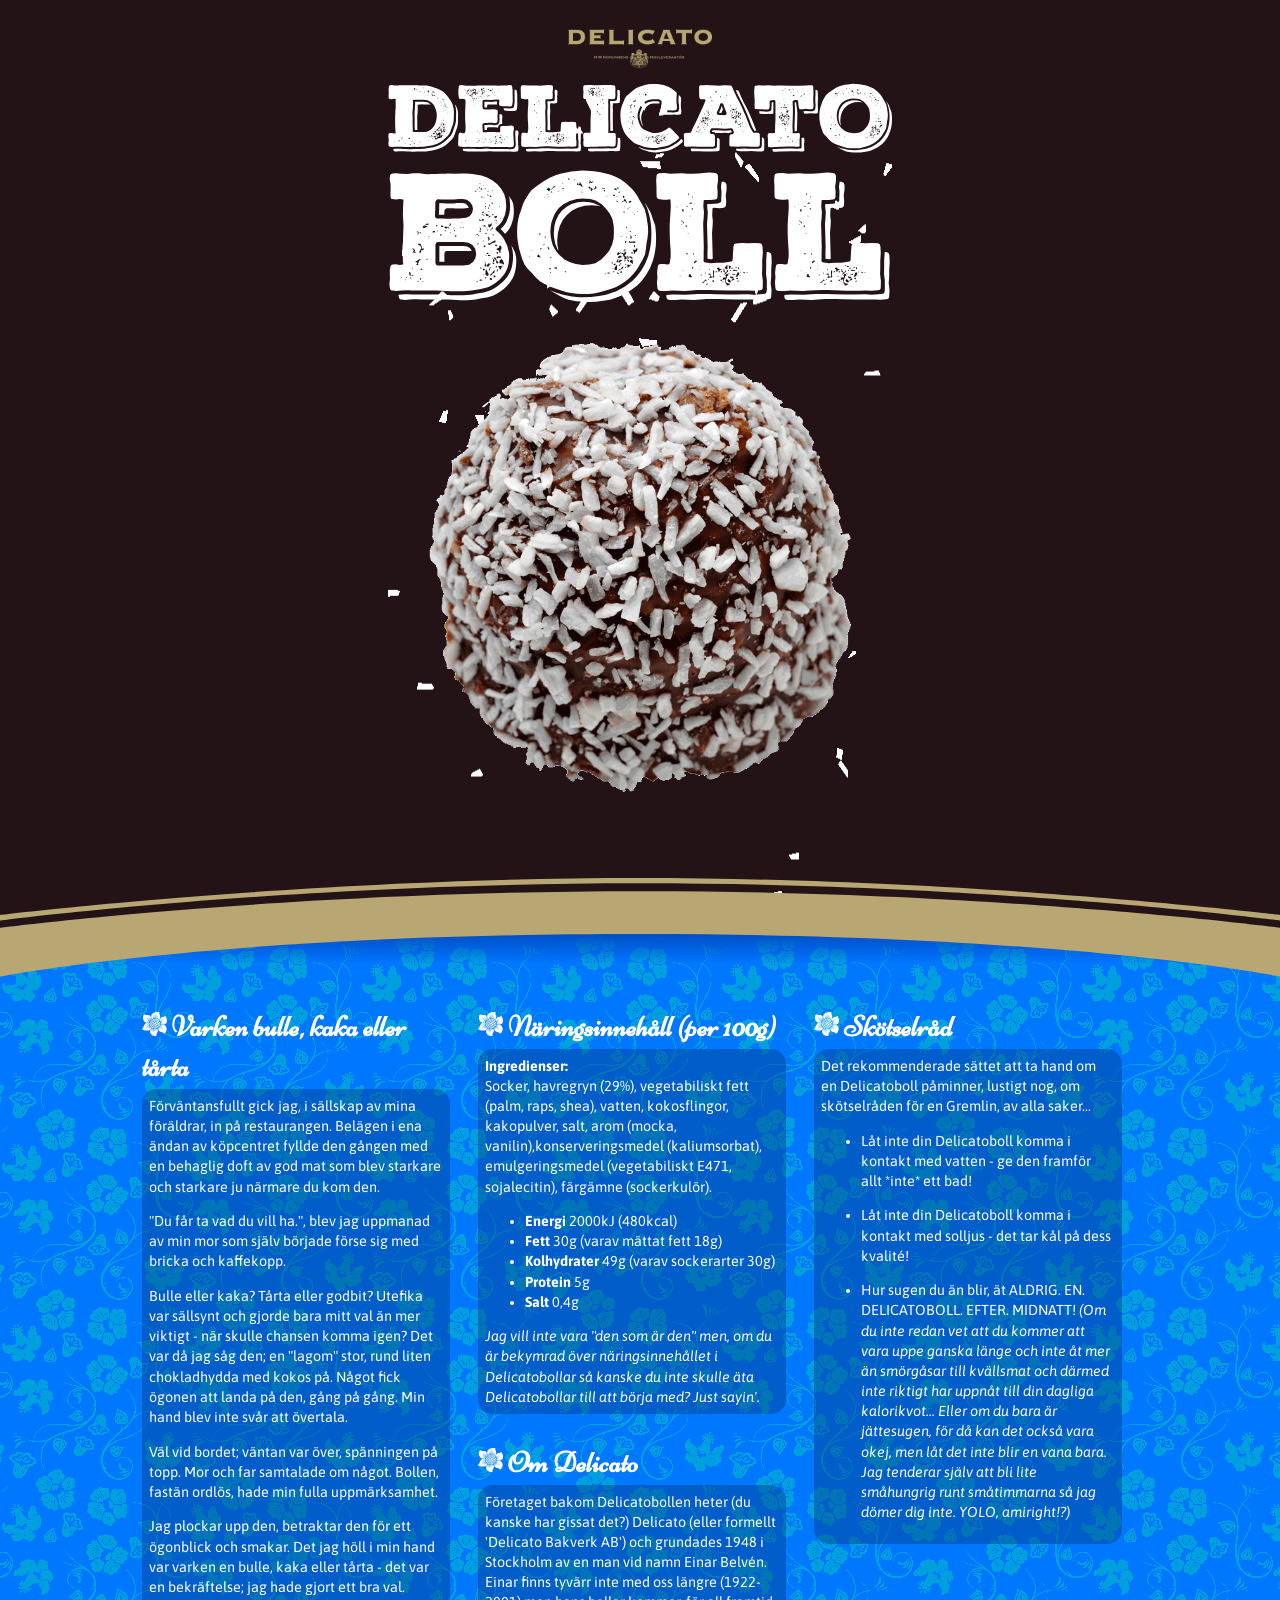
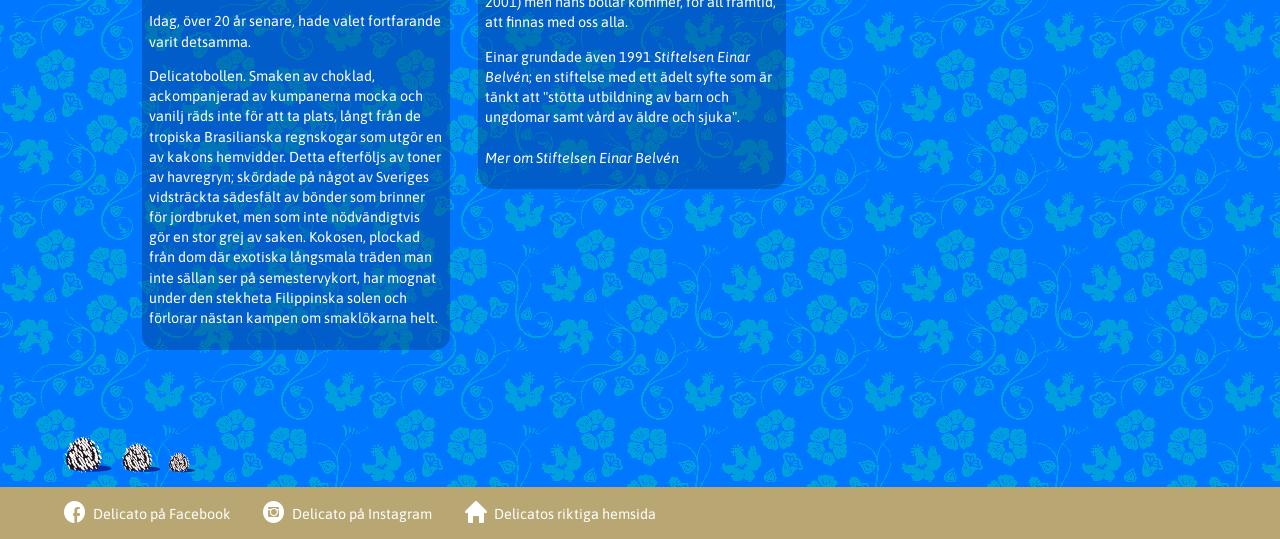
==== commit 83ac7421: "more tweaks. added a 3rd column" ====
--- a/index.html
+++ b/index.html
@@ -59,7 +59,7 @@
                 <p>"Du får ta vad du vill ha.", blev jag uppmanad av min mor som själv började förse sig med bricka och kaffekopp.</p>
 
                 <p>Bulle eller kaka? Tårta eller godbit? Utefika var sällsynt och gjorde bara mitt val än mer viktigt - när skulle chansen komma igen?
-                Det var då jag såg den; en "lagom" stor, rund liten chokladhydda med kokos på - något fick ögonen att landa på den, gång på gång. Min hand blev inte svår att övertala.</p>
+                Det var då jag såg den; en "lagom" stor, rund liten chokladhydda med kokos på. Något fick ögonen att landa på den, gång på gång. Min hand blev inte svår att övertala.</p>
 
                 <p>Väl vid bordet; väntan var över, spänningen på topp. Mor och far samtalade om något. Bollen, fastän ordlös, hade min fulla uppmärksamhet.</p>
 
@@ -89,7 +89,23 @@
                     <li><strong>Salt</strong> 0,4g</li>
                 </ul>
 
-                </div></section><!--
+                <i>Jag vill inte vara "den som är den" men, om du är bekymrad över näringsinnehållet i Delicatobollar så kanske du inte skulle äta Delicatobollar till att börja med? Just sayin'.</i>
+
+                </div>
+
+                <h1>Om Delicato</h1>
+                    <div class="paragraph_container round">
+                    Företaget bakom Delicatobollen heter (du kanske har gissat det?) Delicato (eller formellt 'Delicato Bakverk AB') och grundades 1948 i Stockholm av en man vid namn Einar Belvén.
+                    <br/>Einar finns tyvärr inte med oss längre (1922-2001) men hans bollar kommer, för all framtid, att finnas med oss alla.
+
+                    <p>Einar grundade även 1991 <a href="http://www.delicato.se/om-delicato/stiftelsen-einar-belven" target="_blank"><i>Stiftelsen Einar Belvén</i></a>; en stiftelse med ett ädelt syfte som är tänkt att "stötta utbildning av barn och ungdomar samt vård av äldre och sjuka".<br/><br/>
+
+                    <a href="http://www.delicato.se/om-delicato/stiftelsen-einar-belven" target="_blank"><i>Mer om Stiftelsen Einar Belvén</i></a>
+                    </p>
+
+                </div>
+
+                </section><!--
 
                 --><section>
                 <h1>Skötselråd</h1>
@@ -101,19 +117,6 @@
                     <li class="list_item_padding">Låt inte din Delicatoboll komma i kontakt med solljus - det tar kål på dess kvalité!</li>
                     <li>Hur sugen du än blir, ät ALDRIG. EN. DELICATOBOLL. EFTER. MIDNATT! <i>(Om du inte redan vet att du kommer att vara uppe ganska länge och inte åt mer än smörgåsar till kvällsmat och därmed inte riktigt har uppnåt till din dagliga kalorikvot... Eller om du bara är jättesugen, för då kan det också vara okej, men låt det inte blir en vana bara. Jag tenderar själv att bli lite småhungrig runt småtimmarna så jag dömer dig inte. YOLO, amiright!?)</i></li>
                 </ul>
-
-                </div></section><!--
-
-                --><section>
-                <h1>Om Delicato</h1>
-                <div class="paragraph_container round">
-                Företaget bakom Delicatobollen heter (du kanske har gissat det?) Delicato (eller formellt 'Delicato Bakverk AB') och grundades 1948 i Stockholm av en man vid namn Einar Belvén.
-                <br/>Einar finns tyvärr inte med oss längre (1922-2001) men hans bollar kommer, för all framtid, att finnas med oss alla.
-
-                <p>Einar grundade även 1991 <a href="http://www.delicato.se/om-delicato/stiftelsen-einar-belven" target="_blank"><i>Stiftelsen Einar Belvén</i></a>; en stiftelse med ett ädelt syfte som är tänkt att "stötta utbildning av barn och ungdomar samt vård av äldre och sjuka".<br/><br/>
-
-                <a href="http://www.delicato.se/om-delicato/stiftelsen-einar-belven" target="_blank"><i>Mer om Stiftelsen Einar Belvén</i></a>
-                </p>
 
                 </div></section>
 
--- a/css/main-min.css
+++ b/css/main-min.css
@@ -1 +1 @@
-/*! HTML5 Boilerplate v5.2.0 | MIT License | https://html5boilerplate.com/ */html{color:#222;font-size:.9em;line-height:1.4}::-moz-selection{background:#b3d4fc;text-shadow:none}::selection{background:#b3d4fc;text-shadow:none}hr{display:block;height:1px;border:0;border-top:1px solid #ccc;margin:1em 0;padding:0}audio,canvas,iframe,img,svg,video{vertical-align:middle}fieldset{border:0;margin:0;padding:0}textarea{resize:vertical}.browserupgrade{margin:.2em 0;background:#ccc;color:#000;padding:.2em 0}.snow{background-image:url('../img/coco1.png'),url('../img/coco2.png'),url('../img/coco3.png');z-index:-100;-webkit-animation:snow 10s linear infinite;-moz-animation:snow 10s linear infinite;-ms-animation:snow 10s linear infinite;animation:snow 10s linear infinite}@keyframes snow{0{background-position:0 -100px,0 0,0 0}100%{background-position:150px 1000px,0 1500px,0 1800px}}@-moz-keyframes snow{0{background-position:0 0,0 0,0 0}100%{background-position:0 1000px}}@-webkit-keyframes snow{0{background-position:0 0,0 0,0 0}100%{background-position:0 1000px}}@-ms-keyframes snow{0{background-position:0 0,0 0,0 0}100%{background-position:-30px 1000px,0 3000px;transform:rotate(10deg)}}body{background-color:#231216}.paragraph_group{padding:0 5% 10% 5%;max-width:80em;margin-left:auto;margin-right:auto}article section{margin-bottom:2.3%}.boll_text{width:80%;max-width:35em}.boll{display:table;zoom:.65;margin-top:5em;margin-left:auto;margin-right:auto}@media only screen and (min-width:320px){.boll{width:75%;margin-top:4em;max-width:45em}h1{font-size:1.5em}article section{margin-bottom:7%}canvas{visibility:hidden}}@media only screen and (min-width:1140px){article section{display:inline-block;margin:0 1.5% 2.5% 1.5%;width:50%;max-width:29em;float:left}h1{font-size:2em}canvas{visibility:visible}}canvas{position:absolute;z-index:-100;width:80%;height:100%;max-width:35em;padding-top:10px}#logos{margin-top:0;padding-top:2em;text-align:center}.bottom_margin_mid{margin-bottom:6em}.bottom_margin_small{margin-bottom:1em}.stripes{width:100%;max-height:50px;preserveAspectRatio:none;margin:0;padding:0}.stripes_fix{position:relative;top:-200px}.header_container{margin-top:4%;margin-left:auto;margin-right:auto}.lower_body_container{background-color:#07f;background-image:url("../img/blue_floral_pattern.png");background-repeat:repeat;font-family:'Asap',sans-serif;color:#fff}.three_boll{padding:0 5% 1em 5%}.delicato_logo{width:25%;max-width:10em}.info_box{border-style:solid;border-width:1px;border-color:#fff;padding:.5em}.list_item_padding{padding-bottom:1em}.header{background-color:#ed1d89}.footer{color:#fff;background-color:#b9a773;padding:.7em .7em .7em 5%;vertical-align:inherit}.icon{zoom:1.5;padding-right:.35em}.center_vertically{vertical-align:.3em}.paragraph_container{background-image:url('../img/blue_bg.png');background-repeat:repeat;padding:7px}.round{-webkit-border-radius:15px;-moz-border-radius:15px;border-radius:15px}a{color:#fff;font-family:'Asap',sans-serif;text-decoration:none}a:hover{text-decoration:underline}.wrapper{width:90%;margin:0 5%}div.footer span{text-align:left;display:inline-block;padding-right:2em}h1{font-family:'Niconne',cursive;margin:0 0 .05em 0}h1:before{content:url('../img/header_flower.png');margin-right:5px}.hidden{display:none !important}.visuallyhidden{border:0;clip:rect(0 0 0 0);height:1px;margin:-1px;overflow:hidden;padding:0;position:absolute;width:1px}.visuallyhidden.focusable:active,.visuallyhidden.focusable:focus{clip:auto;height:auto;margin:0;overflow:visible;position:static;width:auto}.invisible{visibility:hidden}.clearfix:before,.clearfix:after{content:" ";display:table}.clearfix:after{clear:both}.clearfix{clear:both;*zoom:1}@media print{*,*:before,*:after{background:transparent !important;color:#000 !important;box-shadow:none !important;text-shadow:none !important}a,a:visited{text-decoration:underline}a[href]:after{content:" (" attr(href) ")"}abbr[title]:after{content:" (" attr(title) ")"}a[href^="#"]:after,a[href^="javascript:"]:after{content:""}pre,blockquote{border:1px solid #999;page-break-inside:avoid}thead{display:table-header-group}tr,img{page-break-inside:avoid}img{max-width:100% !important}p,h2,h3{orphans:3;widows:3}h2,h3{page-break-after:avoid}}+/*! HTML5 Boilerplate v5.2.0 | MIT License | https://html5boilerplate.com/ */html{color:#222;font-size:.9em;line-height:1.4}::-moz-selection{background:#b3d4fc;text-shadow:none}::selection{background:#b3d4fc;text-shadow:none}hr{display:block;height:1px;border:0;border-top:1px solid #ccc;margin:1em 0;padding:0}audio,canvas,iframe,img,svg,video{vertical-align:middle}fieldset{border:0;margin:0;padding:0}textarea{resize:vertical}.browserupgrade{margin:.2em 0;background:#ccc;color:#000;padding:.2em 0}body{background-color:#231216}.paragraph_group{padding:2em 5% 4em 5%;width:80%;margin-left:auto;margin-right:auto}.boll_text{width:80%;max-width:35em}.boll{display:table;zoom:.65;margin-top:5em;margin-left:auto;margin-right:auto}article section{display:block;margin:0 1em 2.7% 1em;max-width:29em}@media only screen and (min-width:320px){.boll{width:75%;margin-top:4em;max-width:45em}h1{font-size:1.5em}article section{margin-bottom:2em;max-width:28em;margin-left:auto;margin-right:auto;float:none}canvas{visibility:hidden;display:none}}@media only screen and (min-width:1140px){h1{font-size:2em}canvas{visibility:visible;display:inline-block}article section{vertical-align:top;display:inline-block;margin:0 1em 0 1em;max-width:30%;width:30%}}canvas{position:absolute;z-index:-100;width:80%;height:56em;max-width:35em;padding-top:10px}#logos{margin-top:0;padding-top:2em;text-align:center}.bottom_margin_mid{margin-bottom:6em}.bottom_margin_small{margin-bottom:1em}.stripes{width:100%;max-height:50px;preserveAspectRatio:none;margin:0;padding:0}.header_container{margin-top:4%;margin-left:auto;margin-right:auto}.lower_body_container{background-color:#07f;background-image:url("../img/blue_floral_pattern.png");background-repeat:repeat;font-family:'Asap',sans-serif;color:#fff}.three_boll{padding:0 5% 1em 5%}.delicato_logo{width:25%;max-width:10em}.list_item_padding{padding-bottom:1em}.header{background-color:#ed1d89}.footer{color:#fff;background-color:#b9a773;padding:.7em .7em .7em 5%;vertical-align:inherit}.icon{zoom:1.5;padding-right:.35em}.center_vertically{vertical-align:.3em}.paragraph_container{background-image:url('../img/blue_bg.png');background-repeat:repeat;padding:7px;margin-bottom:2em}.round{-webkit-border-radius:15px;-moz-border-radius:15px;border-radius:15px}a{color:#fff;font-family:'Asap',sans-serif;text-decoration:none}a:hover{text-decoration:underline}.wrapper{width:90%;margin:0 5%}div.footer span{text-align:left;display:inline-block;padding-right:2em}h1{font-family:'Niconne',cursive;margin:0 0 .05em 0}h1:before{content:url('../img/header_flower.png');margin-right:5px}.hidden{display:none !important}.visuallyhidden{border:0;clip:rect(0 0 0 0);height:1px;margin:-1px;overflow:hidden;padding:0;position:absolute;width:1px}.visuallyhidden.focusable:active,.visuallyhidden.focusable:focus{clip:auto;height:auto;margin:0;overflow:visible;position:static;width:auto}.invisible{visibility:hidden}.clearfix:before,.clearfix:after{content:" ";display:table}.clearfix:after{clear:both}.clearfix{clear:both;*zoom:1}@media print{*,*:before,*:after{background:transparent !important;color:#000 !important;box-shadow:none !important;text-shadow:none !important}a,a:visited{text-decoration:underline}a[href]:after{content:" (" attr(href) ")"}abbr[title]:after{content:" (" attr(title) ")"}a[href^="#"]:after,a[href^="javascript:"]:after{content:""}pre,blockquote{border:1px solid #999;page-break-inside:avoid}thead{display:table-header-group}tr,img{page-break-inside:avoid}img{max-width:100% !important}p,h2,h3{orphans:3;widows:3}h2,h3{page-break-after:avoid}}
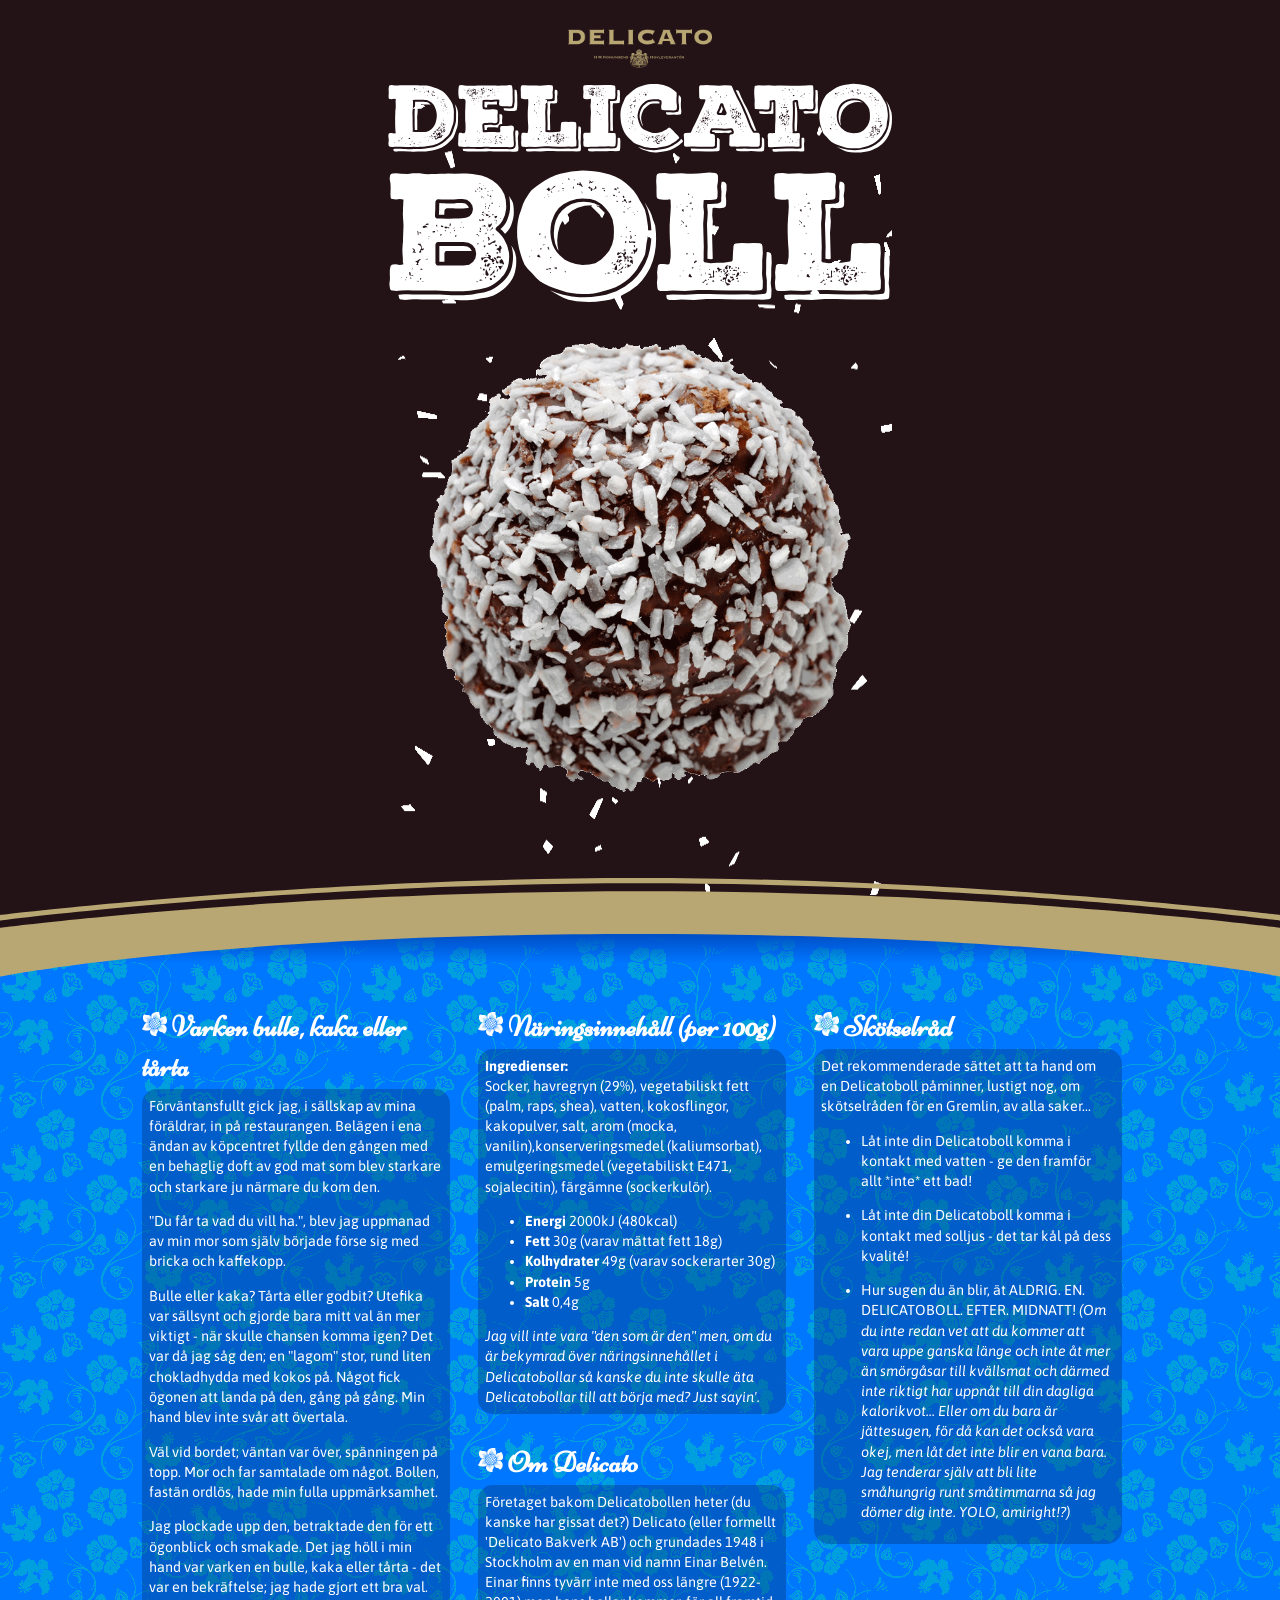
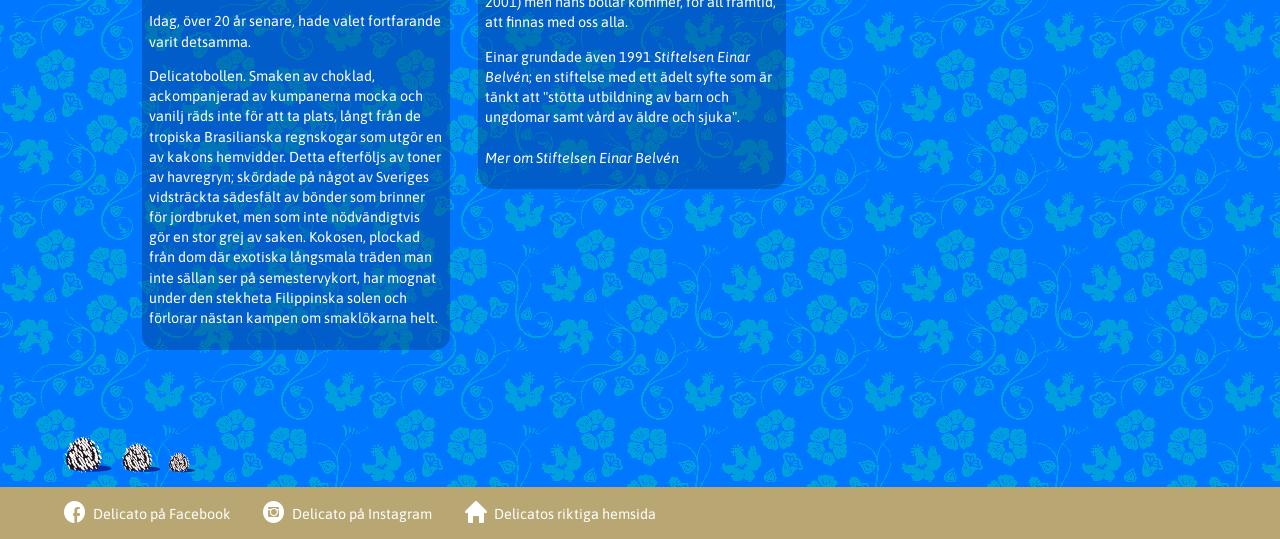
==== commit 66972e11: "small text update" ====
--- a/index.html
+++ b/index.html
@@ -63,7 +63,7 @@
 
                 <p>Väl vid bordet; väntan var över, spänningen på topp. Mor och far samtalade om något. Bollen, fastän ordlös, hade min fulla uppmärksamhet.</p>
 
-                <p>Jag plockar upp den, betraktar den för ett ögonblick och smakar. Det jag höll i min hand var varken en bulle, kaka eller tårta - det var en bekräftelse; jag hade gjort ett bra val.
+                <p>Jag plockade upp den, betraktade den för ett ögonblick och smakade. Det jag höll i min hand var varken en bulle, kaka eller tårta - det var en bekräftelse; jag hade gjort ett bra val.
 
                 <p>Idag, över 20 år senare, hade valet fortfarande varit detsamma.</p>
 
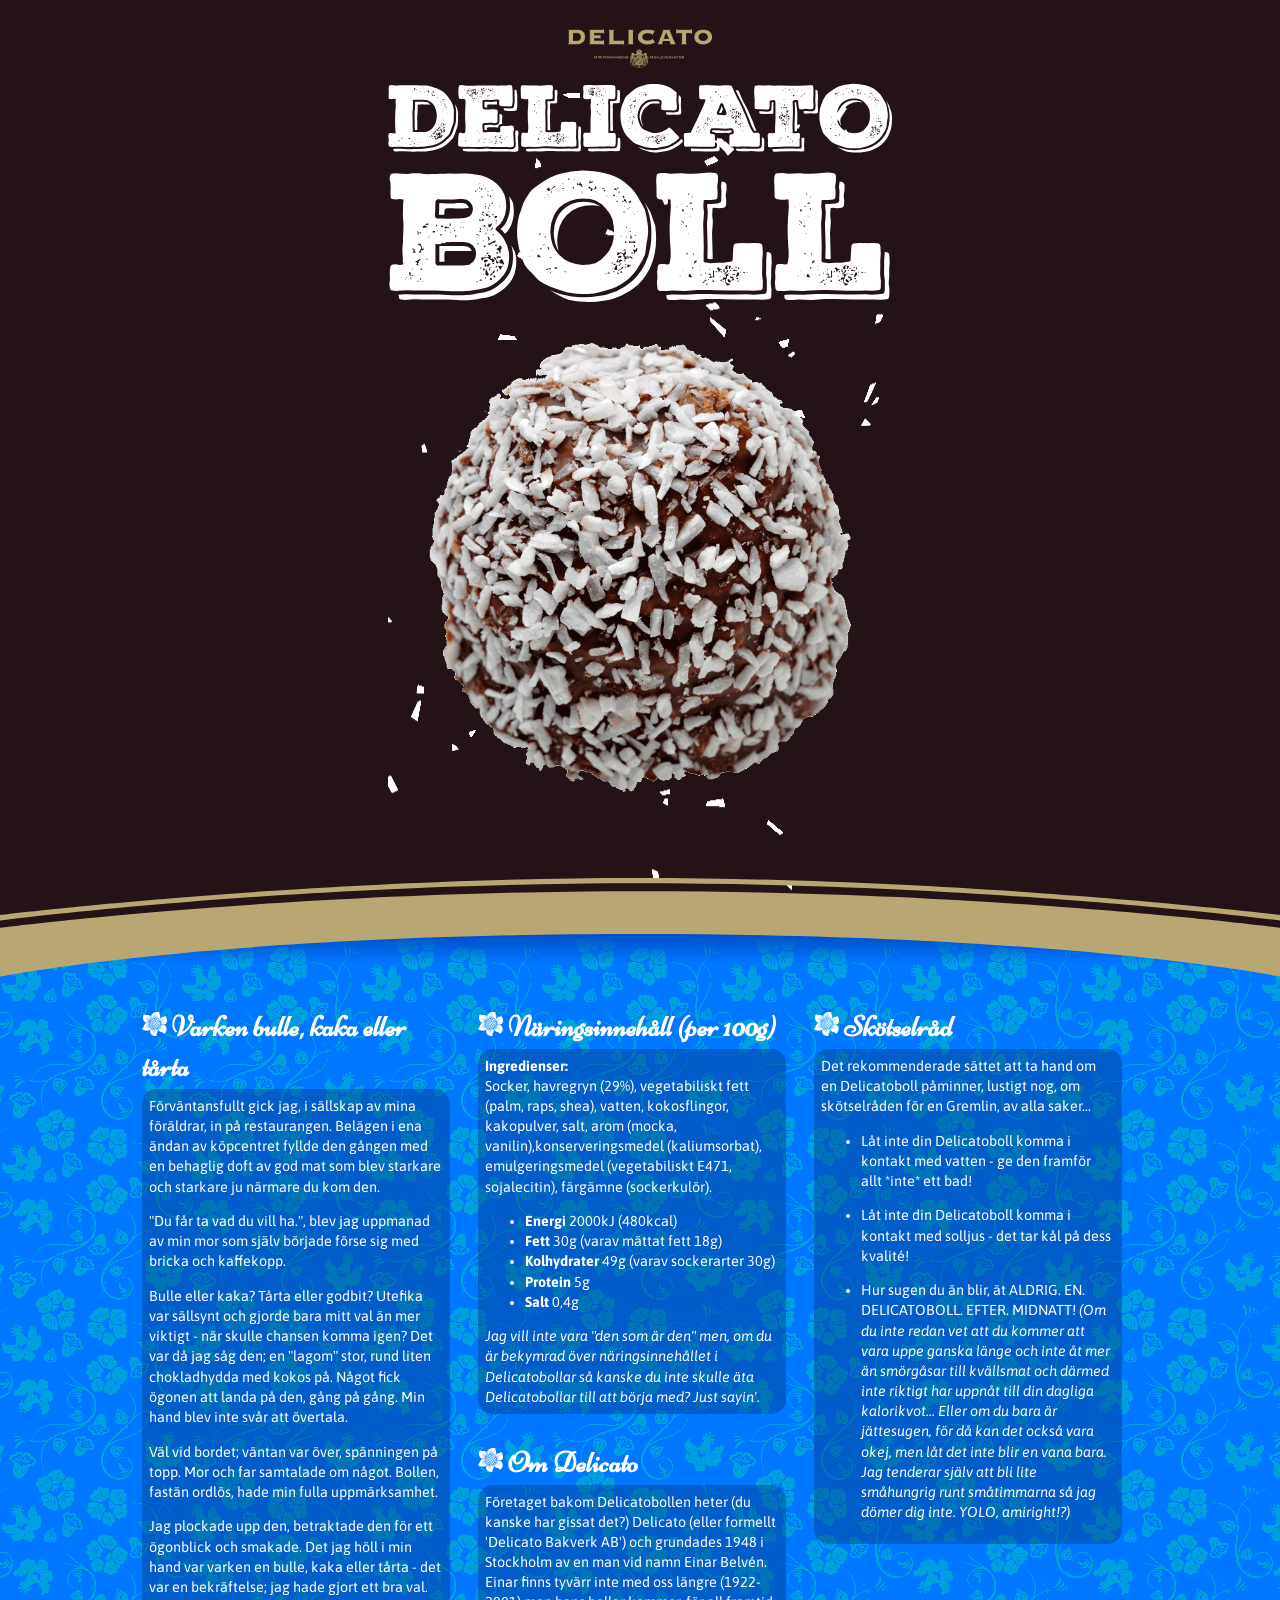
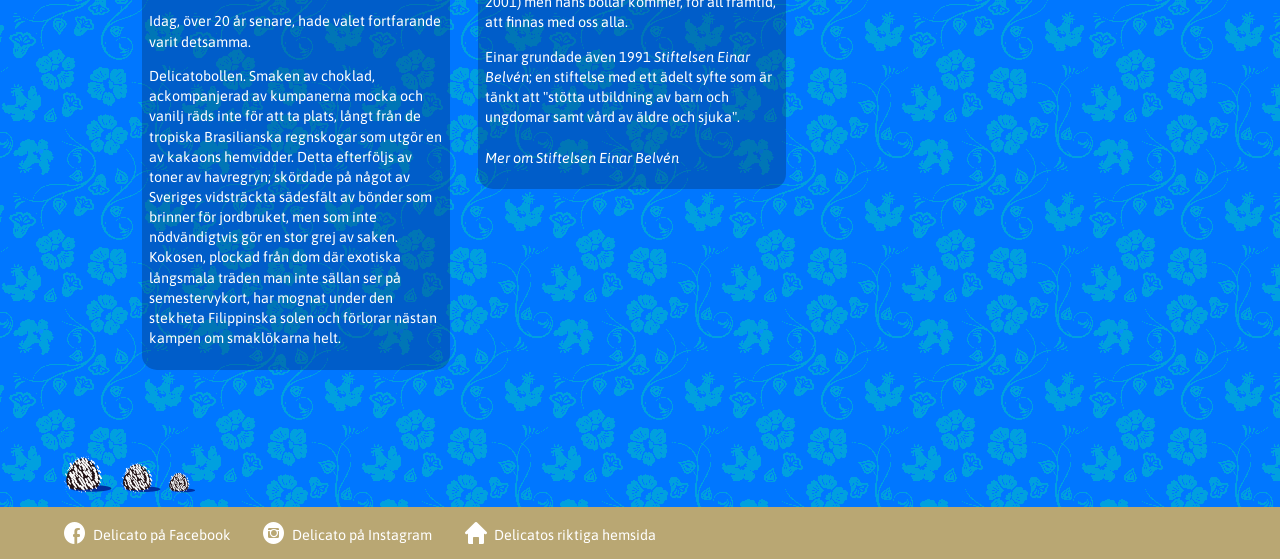
==== commit 9856d2b5: "fixed typo" ====
--- a/index.html
+++ b/index.html
@@ -68,7 +68,7 @@
                 <p>Idag, över 20 år senare, hade valet fortfarande varit detsamma.</p>
 
                 <p>Delicatobollen.
-                Smaken av choklad, ackompanjerad av kumpanerna mocka och vanilj räds inte för att ta plats, långt från de tropiska Brasilianska regnskogar som utgör en av kakons hemvidder. Detta efterföljs av toner av havregryn; skördade på något av Sveriges vidsträckta sädesfält av bönder som brinner för jordbruket, men som inte nödvändigtvis gör en stor grej av saken. Kokosen, plockad från dom där exotiska långsmala träden man inte sällan ser på semestervykort, har mognat under den stekheta Filippinska solen och förlorar nästan kampen om smaklökarna helt.</p>
+                Smaken av choklad, ackompanjerad av kumpanerna mocka och vanilj räds inte för att ta plats, långt från de tropiska Brasilianska regnskogar som utgör en av kakaons hemvidder. Detta efterföljs av toner av havregryn; skördade på något av Sveriges vidsträckta sädesfält av bönder som brinner för jordbruket, men som inte nödvändigtvis gör en stor grej av saken. Kokosen, plockad från dom där exotiska långsmala träden man inte sällan ser på semestervykort, har mognat under den stekheta Filippinska solen och förlorar nästan kampen om smaklökarna helt.</p>
                 </div></section><!-- these comments removes the auto-gererated white space between sections
 
                 --><section>
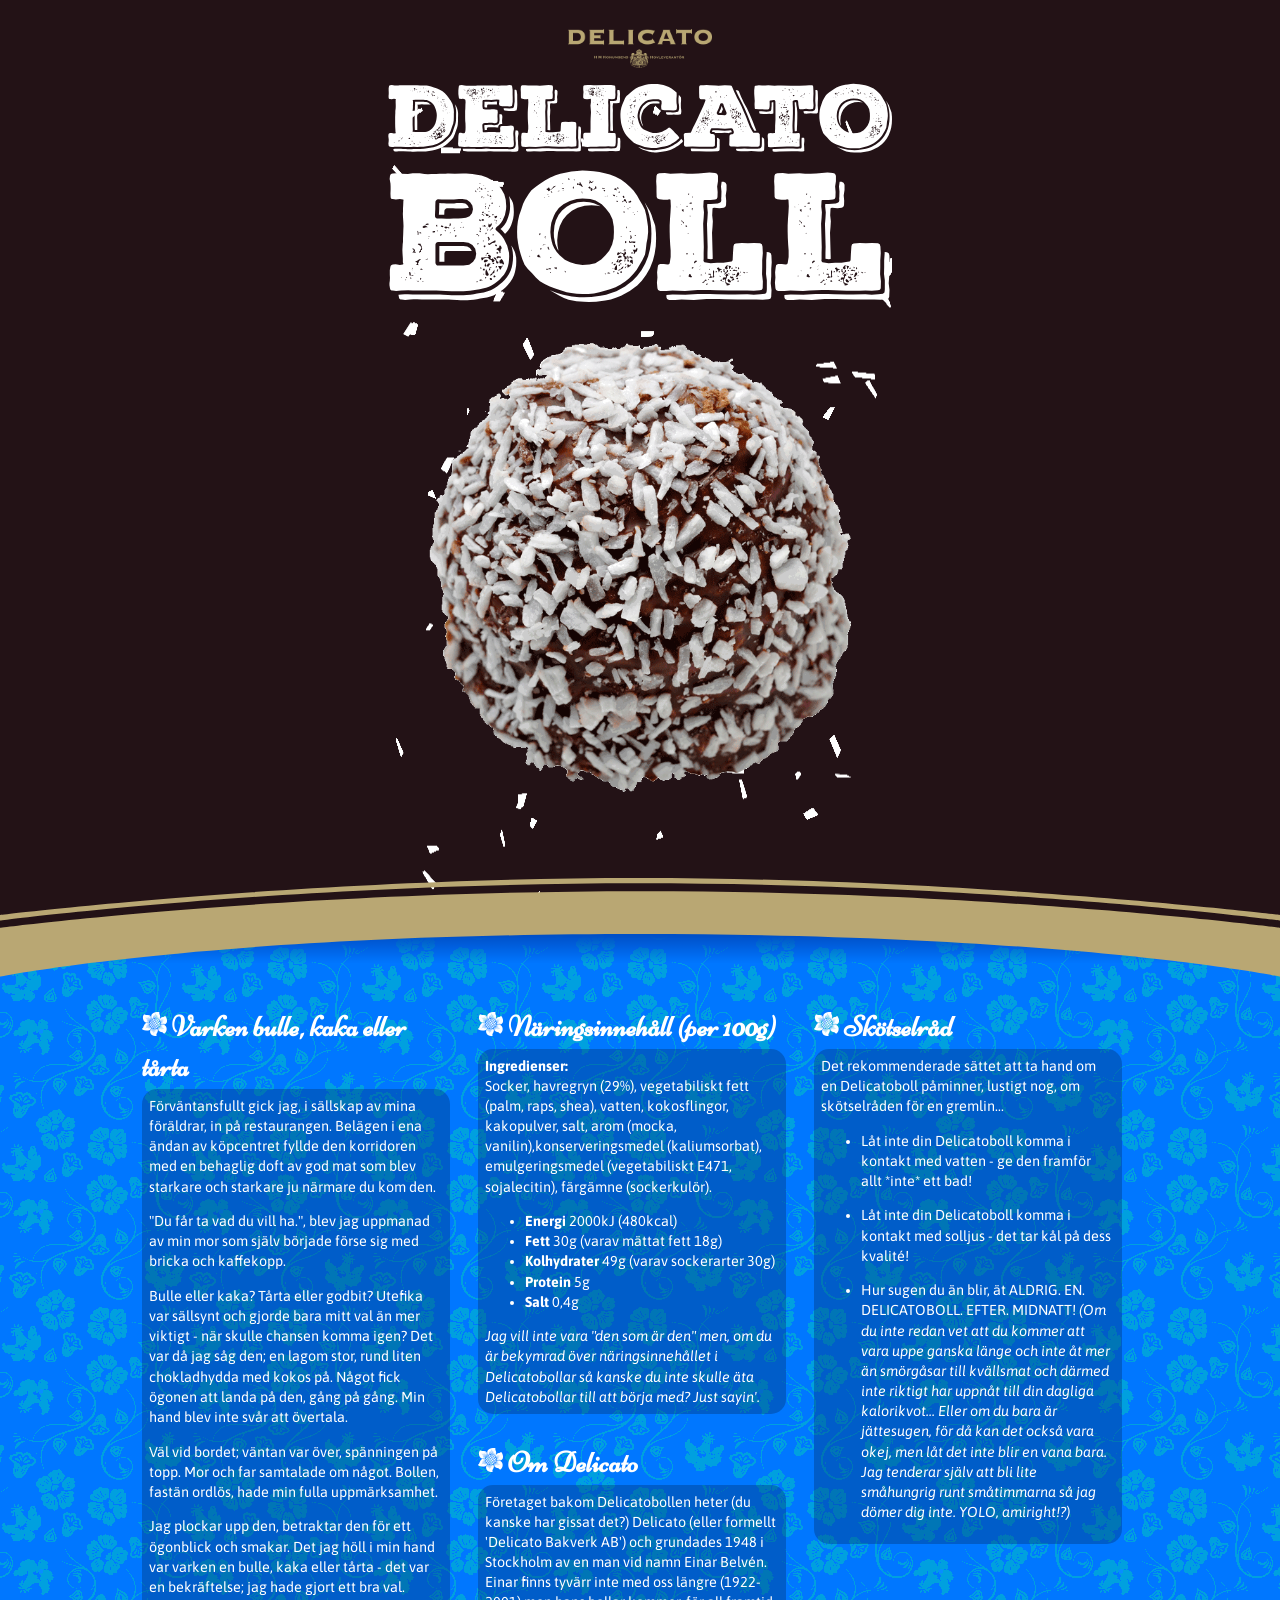
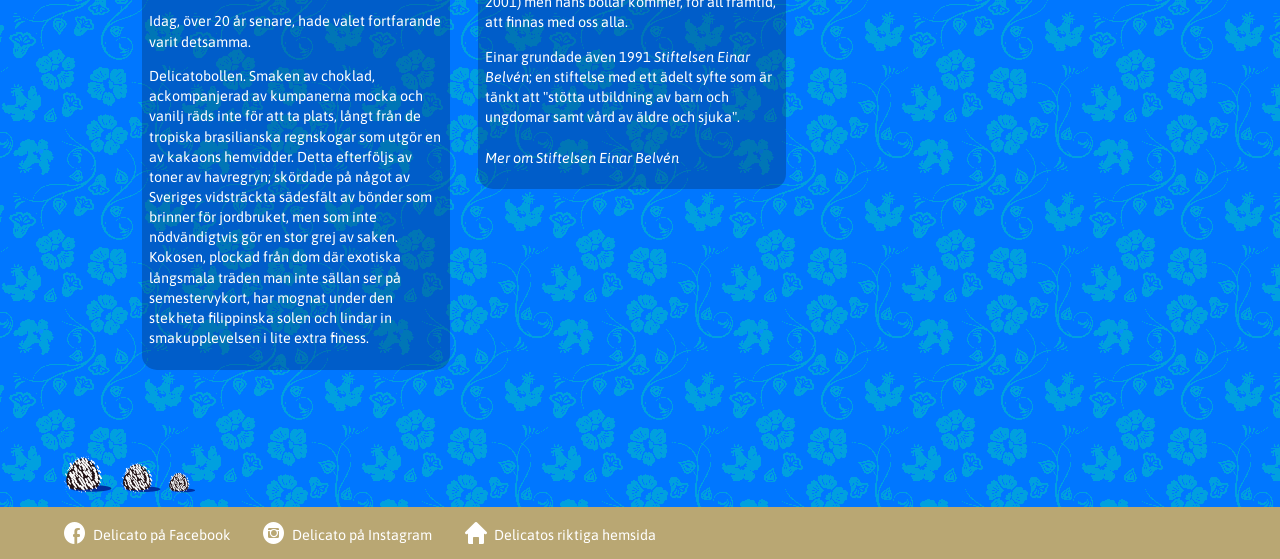
==== commit 3afc4276: "fixed spelling errors" ====
--- a/index.html
+++ b/index.html
@@ -54,21 +54,21 @@
                 <section>
                 <h1>Varken bulle, kaka eller tårta</h1>
                 <div class="paragraph_container round">
-                Förväntansfullt gick jag, i sällskap av mina föräldrar, in på restaurangen. Belägen i ena ändan av köpcentret fyllde den gången med en behaglig doft av god mat som blev starkare och starkare ju närmare du kom den.
+                Förväntansfullt gick jag, i sällskap av mina föräldrar, in på restaurangen. Belägen i ena ändan av köpcentret fyllde den korridoren med en behaglig doft av god mat som blev starkare och starkare ju närmare du kom den.
 
                 <p>"Du får ta vad du vill ha.", blev jag uppmanad av min mor som själv började förse sig med bricka och kaffekopp.</p>
 
                 <p>Bulle eller kaka? Tårta eller godbit? Utefika var sällsynt och gjorde bara mitt val än mer viktigt - när skulle chansen komma igen?
-                Det var då jag såg den; en "lagom" stor, rund liten chokladhydda med kokos på. Något fick ögonen att landa på den, gång på gång. Min hand blev inte svår att övertala.</p>
+                Det var då jag såg den; en lagom stor, rund liten chokladhydda med kokos på. Något fick ögonen att landa på den, gång på gång. Min hand blev inte svår att övertala.</p>
 
                 <p>Väl vid bordet; väntan var över, spänningen på topp. Mor och far samtalade om något. Bollen, fastän ordlös, hade min fulla uppmärksamhet.</p>
 
-                <p>Jag plockade upp den, betraktade den för ett ögonblick och smakade. Det jag höll i min hand var varken en bulle, kaka eller tårta - det var en bekräftelse; jag hade gjort ett bra val.
+                <p>Jag plockar upp den, betraktar den för ett ögonblick och smakar. Det jag höll i min hand var varken en bulle, kaka eller tårta - det var en bekräftelse; jag hade gjort ett bra val.
 
                 <p>Idag, över 20 år senare, hade valet fortfarande varit detsamma.</p>
 
                 <p>Delicatobollen.
-                Smaken av choklad, ackompanjerad av kumpanerna mocka och vanilj räds inte för att ta plats, långt från de tropiska Brasilianska regnskogar som utgör en av kakaons hemvidder. Detta efterföljs av toner av havregryn; skördade på något av Sveriges vidsträckta sädesfält av bönder som brinner för jordbruket, men som inte nödvändigtvis gör en stor grej av saken. Kokosen, plockad från dom där exotiska långsmala träden man inte sällan ser på semestervykort, har mognat under den stekheta Filippinska solen och förlorar nästan kampen om smaklökarna helt.</p>
+                Smaken av choklad, ackompanjerad av kumpanerna mocka och vanilj räds inte för att ta plats, långt från de tropiska brasilianska regnskogar som utgör en av kakaons hemvidder. Detta efterföljs av toner av havregryn; skördade på något av Sveriges vidsträckta sädesfält av bönder som brinner för jordbruket, men som inte nödvändigtvis gör en stor grej av saken. Kokosen, plockad från dom där exotiska långsmala träden man inte sällan ser på semestervykort, har mognat under den stekheta filippinska solen och lindar in smakupplevelsen i lite extra finess.</p>
                 </div></section><!-- these comments removes the auto-gererated white space between sections
 
                 --><section>
@@ -110,7 +110,7 @@
                 --><section>
                 <h1>Skötselråd</h1>
                 <div class="paragraph_container round">
-                Det rekommenderade sättet att ta hand om en Delicatoboll påminner, lustigt nog, om skötselråden för en Gremlin, av alla saker...
+                Det rekommenderade sättet att ta hand om en Delicatoboll påminner, lustigt nog, om skötselråden för en gremlin...
 
                 <ul>
                     <li class="list_item_padding">Låt inte din Delicatoboll komma i kontakt med vatten - ge den framför allt *inte* ett bad!</li>
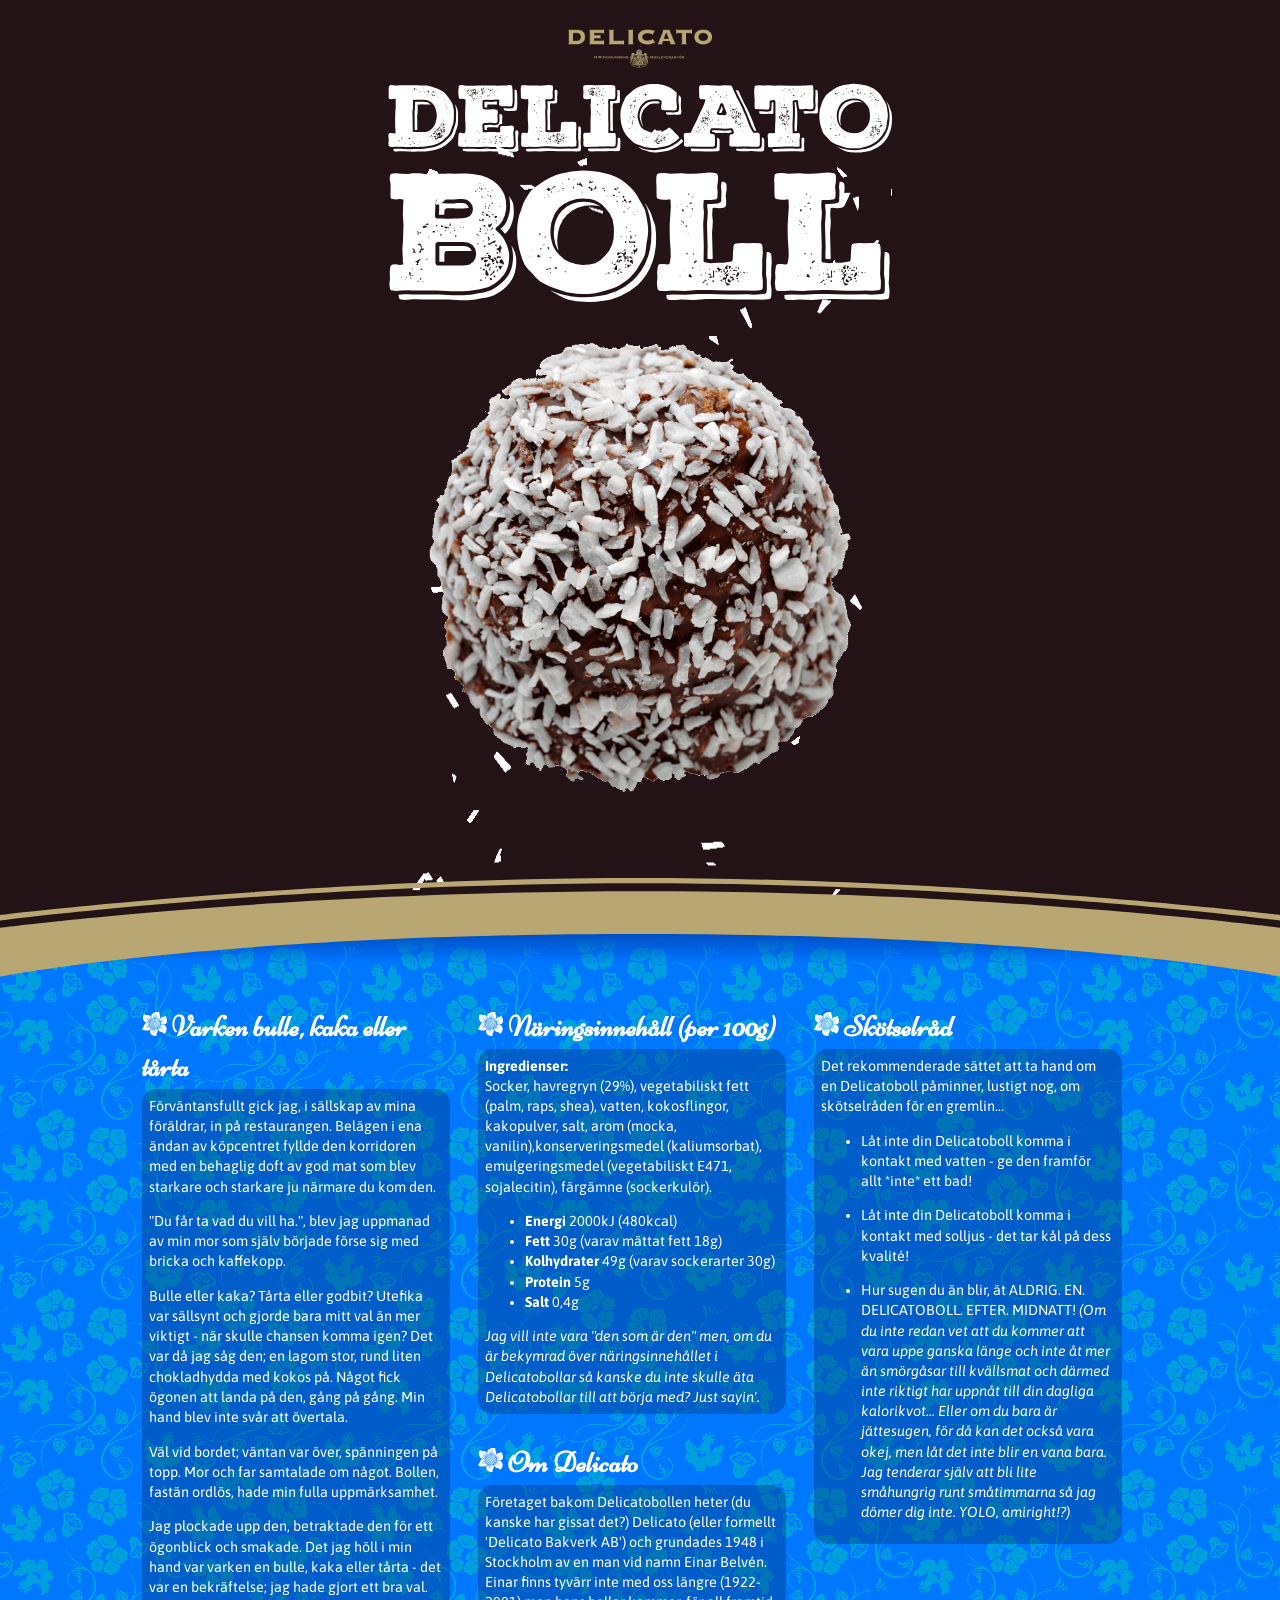
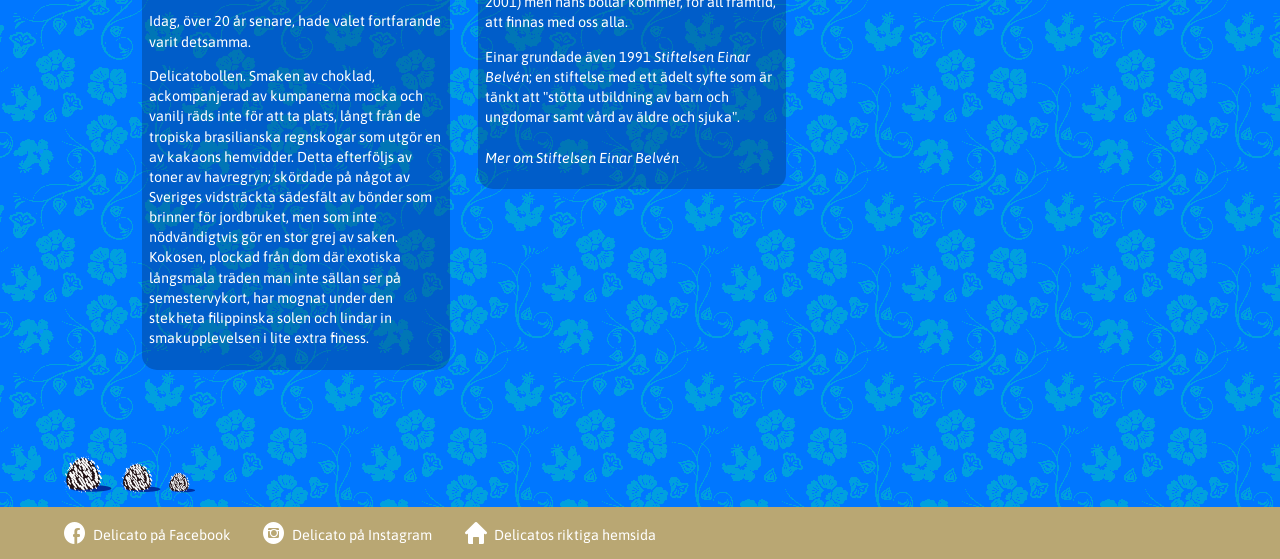
==== commit 41084cea: "fixed spelling" ====
--- a/index.html
+++ b/index.html
@@ -63,7 +63,7 @@
 
                 <p>Väl vid bordet; väntan var över, spänningen på topp. Mor och far samtalade om något. Bollen, fastän ordlös, hade min fulla uppmärksamhet.</p>
 
-                <p>Jag plockar upp den, betraktar den för ett ögonblick och smakar. Det jag höll i min hand var varken en bulle, kaka eller tårta - det var en bekräftelse; jag hade gjort ett bra val.
+                <p>Jag plockade upp den, betraktade den för ett ögonblick och smakade. Det jag höll i min hand var varken en bulle, kaka eller tårta - det var en bekräftelse; jag hade gjort ett bra val.
 
                 <p>Idag, över 20 år senare, hade valet fortfarande varit detsamma.</p>
 
